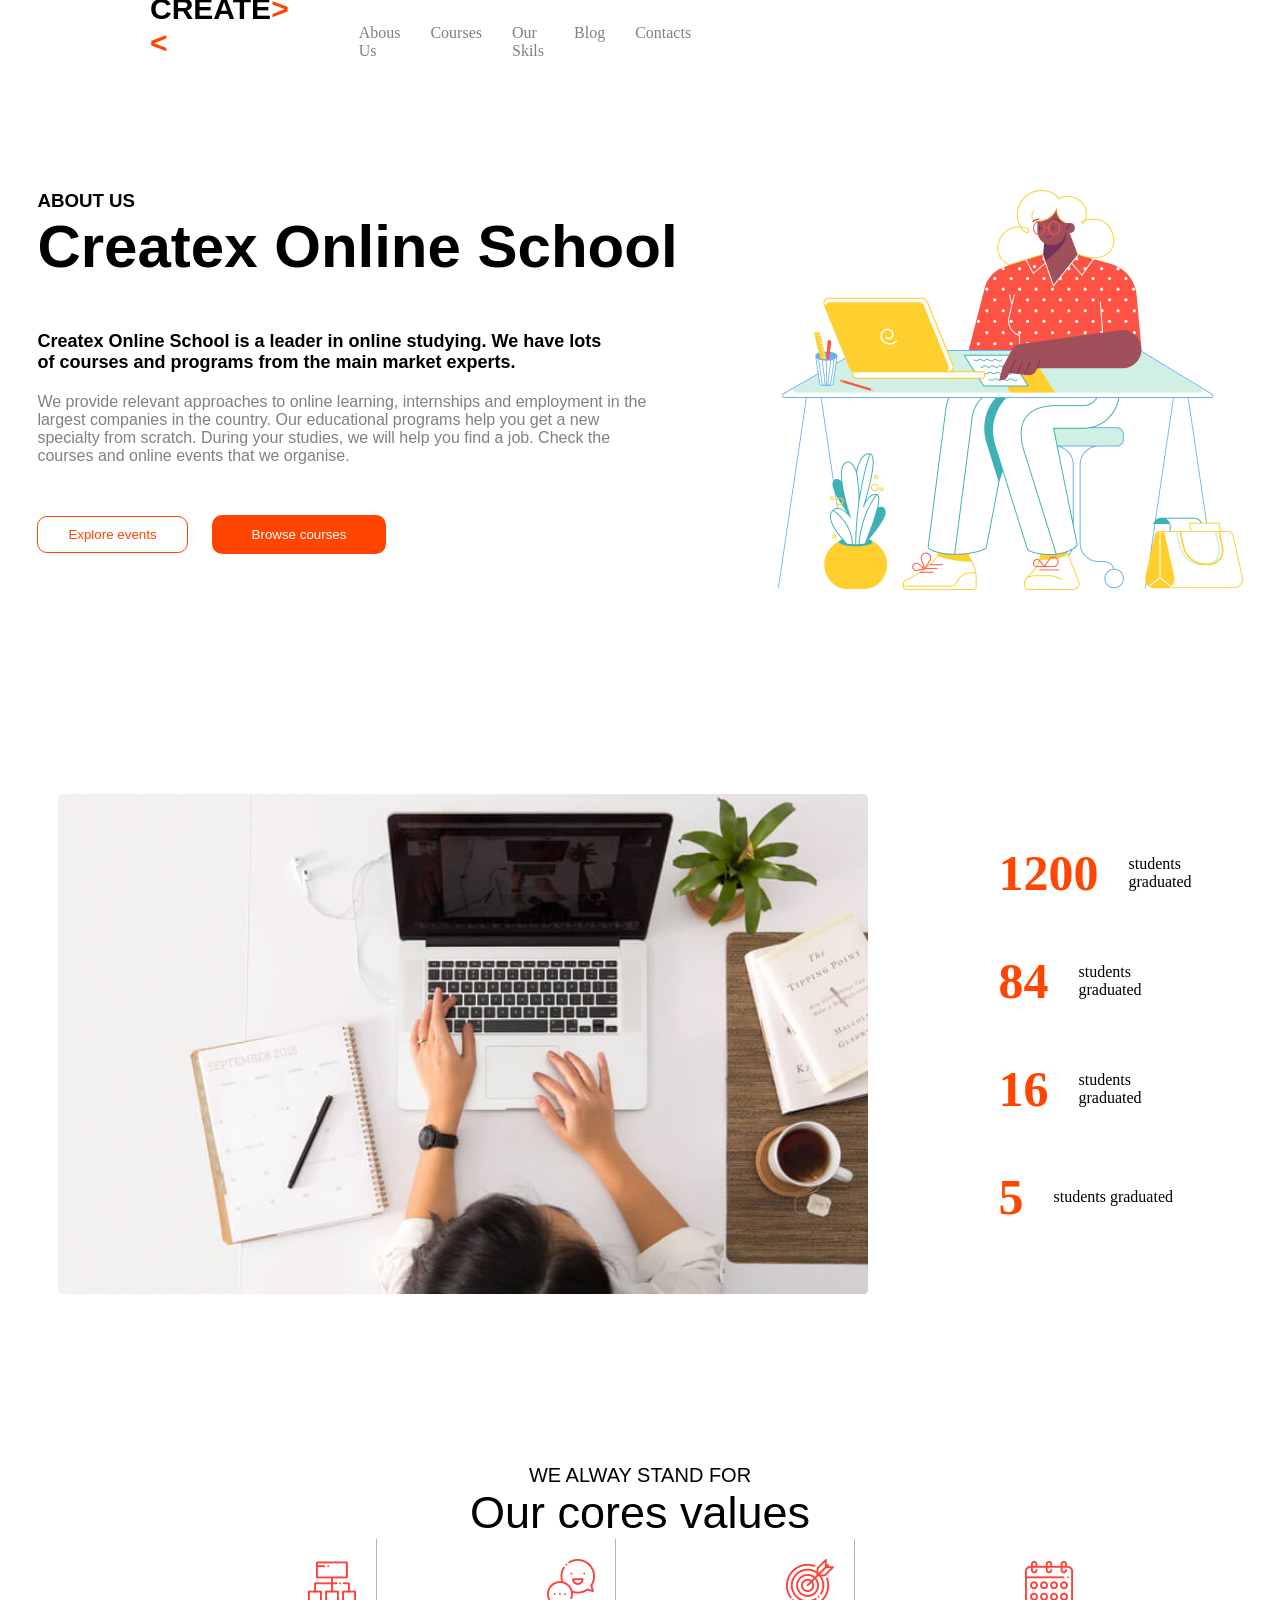
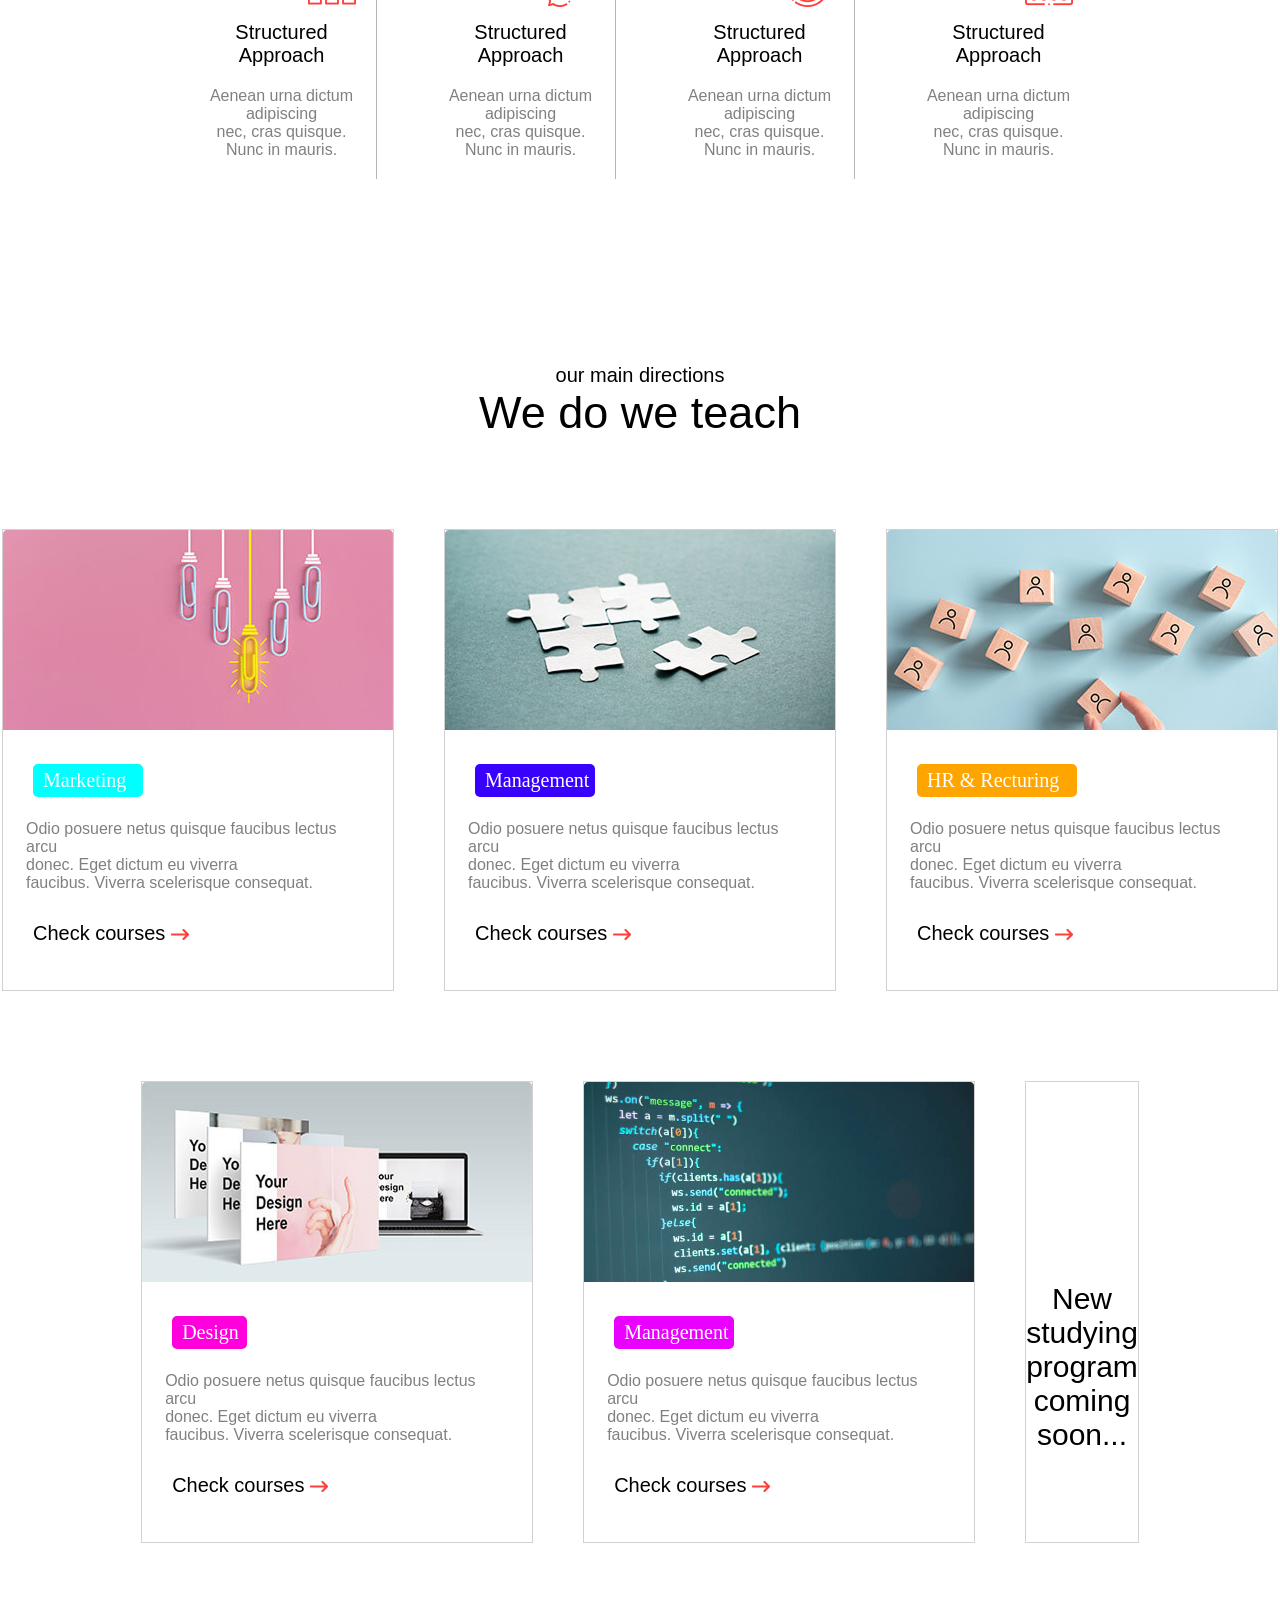
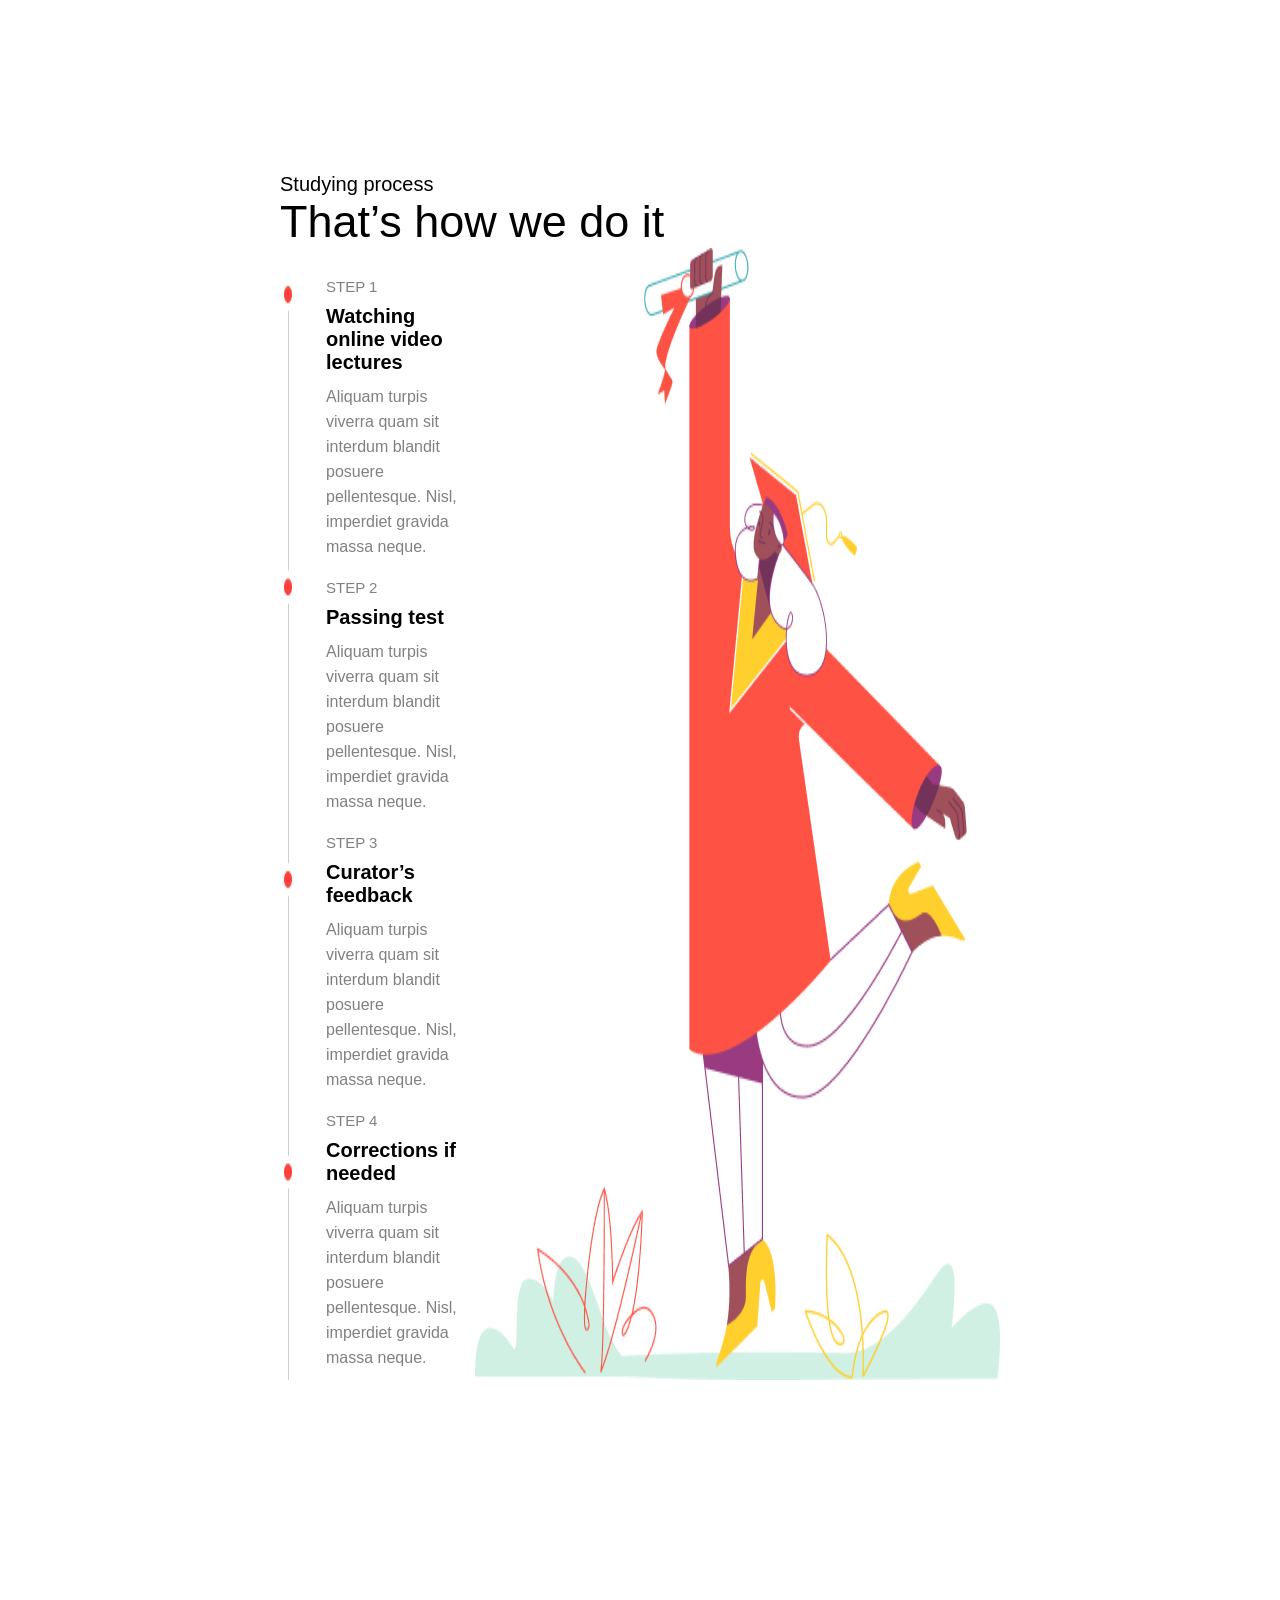
==== index.html @ e593d794 "six commit" ====
<!DOCTYPE html>
<html lang="en">
<head>
    <meta charset="UTF-8">
    <meta name="viewport" content="width=device-width, initial-scale=1.0">
    <title>Document</title>
    <link rel="stylesheet" href="./style.css">
</head>
<body>
      <div class="conteiner1">
        <div class="flex1">
        <p class="kalima1">CREATE<span class="srelka">><</span></p>
        <ul>
          <li><a href="">Abous Us</a></li>
          <li><a href="">Courses</a></li>
          <li><a href="./skills.html">Our Skils</a></li>
          <li><a href="">Blog</a></li>
          <li><a href="">Contacts</a></li>
        </ul>

        <button class="btn1">Get consultation</button>
        <button class="btn2">
          <img src="./Profile.png" alt="" />Log in / Register
        </button>
        </div>
      </div>

      <div class="flex2">

        <div>
            <h3 class="ABOUT1">ABOUT US</h3>
      <p class="text1">
        Createx Online School
      </p>
      <p class="text2">Createx Online School is a leader in online studying. We have lots <br> of courses and programs from the main market experts.</p>
      <p class="text3">We provide relevant approaches to online learning, internships and employment in the <br> largest companies in the country. Our educational programs help you get a new <br> specialty from scratch. During your studies, we will help you find a job. Check the <br> courses and online events that we organise.</p>
      <button class="btn3">Explore events</button>
      <button class="btn4">Browse courses</button>
      </div>

      <div>
        <img src="illustration (1).png" alt="">
      </div>
      </div>

      <div class="conteiner2">
        <div class="asist2">
            <div class="flex3">
            <img src="./image (3).png" alt="">

                <div>
            <div class="flex4">
                <p class="text4"><p class="orange">1200</p>students graduated</p>
            </div>

              <div class="flex4">
                <p class="text4"><p class="orange">84</p>students graduated</p>
            </div>

              <div class="flex4">
                <p class="text4"><p class="orange">16</p>students graduated</p>
            </div>

              <div class="flex4">
                <p class="text4"><p class="orange">5</p>students graduated</p>
            </div>

            </div>
            </div>
        </div>
      </div>

      <div class="conteiner3">
        <div class="asist3">
            <p class="ABOUT2">WE ALWAY STAND FOR</p>
            <p class="text5">Our cores values</p>

            <div class="flex5">

                <div class="flex6">
                    <img class="img3" src="./ic-structure.png" alt="">
                    <p class="text6">Structured Approach</p>
                    <p class="text7">Aenean urna dictum adipiscing <br> nec, cras quisque. Nunc in mauris. </p>
                </div>

                <div class="flex6">
                    <img class="img3" src="./ic-chat.png" alt="">
                    <p class="text6">Structured Approach</p>
                    <p class="text7">Aenean urna dictum adipiscing <br> nec, cras quisque. Nunc in mauris. </p>
                </div>

                <div class="flex6">
                    <img class="img3" src="./ic-target.png" alt="">
                    <p class="text6">Structured Approach</p>
                    <p class="text7">Aenean urna dictum adipiscing <br> nec, cras quisque. Nunc in mauris. </p>
                </div>

                <div class="flex7">
                    <img class="img3" src="./ic-calendar.png" alt="">
                    <p class="text6">Structured Approach</p>
                    <p class="text7">Aenean urna dictum adipiscing <br> nec, cras quisque. Nunc in mauris. </p>
                </div>
            </div>
        </div>
      </div>

      <div class="conteiner4">
        <div class="asist4">
              <p class="ABOUT2">our main directions</p>
            <p class="text5">We do we teach</p>

            <div class="flex8">
                <div class="knop1">
                    <img src="./image (4).png" alt="">
                    <p class="bg">Marketing</p>
                    <p class="text8">Odio posuere netus quisque faucibus lectus arcu <br> donec. Eget dictum eu viverra <br> faucibus. Viverra scelerisque consequat.</p>
                    <p class="text9">Check courses <img src="Line (Stroke).png" alt=""></p>
                </div>

                  <div class="knop1">
                    <img src="./image (5).png" alt="">
                    <p class="bg1">Management</p>
                    <p class="text8">Odio posuere netus quisque faucibus lectus arcu <br> donec. Eget dictum eu viverra <br> faucibus. Viverra scelerisque consequat.</p>
                    <p class="text9">Check courses <img src="Line (Stroke).png" alt=""></p>
                </div>

                  <div class="knop1">
                    <img src="./image (6).png" alt="">
                    <p class="bg2">HR & Recturing</p>
                    <p class="text8">Odio posuere netus quisque faucibus lectus arcu <br> donec. Eget dictum eu viverra <br> faucibus. Viverra scelerisque consequat.</p>
                    <p class="text9">Check courses <img src="Line (Stroke).png" alt=""></p>
                </div>
            </div>

             <div class="flex8">
                <div class="knop1">
                    <img src="./image (7).png" alt="">
                    <p class="bg4">Design</p>
                    <p class="text8">Odio posuere netus quisque faucibus lectus arcu <br> donec. Eget dictum eu viverra <br> faucibus. Viverra scelerisque consequat.</p>
                    <p class="text9">Check courses <img src="Line (Stroke).png" alt=""></p>
                </div>

                  <div class="knop1">
                    <img src="./image (8).png" alt="">
                    <p class="bg5">Management</p>
                    <p class="text8">Odio posuere netus quisque faucibus lectus arcu <br> donec. Eget dictum eu viverra <br> faucibus. Viverra scelerisque consequat.</p>
                    <p class="text9">Check courses <img src="Line (Stroke).png" alt=""></p>
                </div>

                  <div class="knop1">
                    <p class="bgjj">New studying program <br> coming soon...</p>
                    
                </div>
            </div>

            <div class="padding1">
            <p class="ABOUT3">Studying process</p>
            <p class="text10">That’s how we do it</p>
            <div class="flex9">
            
            
              <div class="flex10">
                <img src="./line.png" alt="">
                <div>
                  <p class="kalima10">STEP 1</p>
                  <p class="text11">Watching online video lectures</p>
                  <p class="text12">Aliquam turpis viverra quam sit interdum blandit posuere <br> pellentesque. Nisl, imperdiet gravida massa neque.</p>
                
                   <p class="kalima11">STEP 2</p>
                  <p class="text11">Passing test</p>
                  <p class="text12">Aliquam turpis viverra quam sit interdum blandit posuere <br> pellentesque. Nisl, imperdiet gravida massa neque.</p>

                   <p class="kalima11">STEP 3</p>
                  <p class="text11">Curator’s feedback</p>
                  <p class="text12">Aliquam turpis viverra quam sit interdum blandit posuere <br> pellentesque. Nisl, imperdiet gravida massa neque.</p>

                   <p class="kalima11">STEP 4</p>
                  <p class="text11">Corrections if needed</p>
                  <p class="text12">Aliquam turpis viverra quam sit interdum blandit posuere <br> pellentesque. Nisl, imperdiet gravida massa neque.</p>
                </div>
              </div>
              <img src="./illustration (2).png" alt="">
            </div>
            </div>

        </div>
      </div>
</body>
</html>
---- style.css ----
*{
    margin: 0;
}
.srelka{
    color: orangered;
}
.kalima1{
    font-size: 30px;
    font-family: Verdana, Geneva, Tahoma, sans-serif;
    font-weight: 600;
}
ul{
    display: flex;
    list-style: none;
    gap: 30px;
}
a{
    text-decoration: none;
    color: grey;
}
.flex1{
    height: 30px;
    align-items: end;
    display: flex;
    gap: 30px;
}
.conteiner1{
    padding: 30px 150px;
}
.btn1{
    color: white;
    border: none;
    background-color: orangered;
    padding: 10px 20px;
    margin-left: 600px;
}
.btn2{
     color: grey;
    border: none;
    padding: 7px 20px;
    background: none;
}
.text1{
    font-family: Verdana, Geneva, Tahoma, sans-serif;
    font-size: 60px;
    font-weight: 700;
}
.btn3{
    background: none;
    padding: 10px 30px;
    border: 1px solid orangered;
    color: orangered;
    border-radius: 10px;
    margin-top: 50px;
}
.btn4{
      background-color: orangered;
    padding: 12px 40px;
    border: none;
    color: white;
    margin-left: 20px;
    border-radius: 10px;
    margin-top: 50px;
}
.flex2{
    display: flex;
    justify-content: center;
    gap: 100px;
    margin-top: 100px;
}
.ABOUT1{
    font-family: 'Segoe UI', Tahoma, Geneva, Verdana, sans-serif;
}
.text2{
    margin-top: 50px;
    font-size: 18px;
    font-family: 'Segoe UI', Tahoma, Geneva, Verdana, sans-serif;
    font-weight: 600;
}
.text3{
    color: grey;
    font-family: 'Segoe UI', Tahoma, Geneva, Verdana, sans-serif;
    margin-top: 20px;
}
.conteiner2{
    width: 100%;
    height: 700px;
}
.asist2{
    padding: 200px 150px;
}
.orange{
    color: orangered;
    font-size: 50px;
    font-weight: 700;
}
.text4{
    font-size: 30px;
    font-family: 'Segoe UI', Tahoma, Geneva, Verdana, sans-serif;
}
.flex3{
    display: flex;
    justify-content: center;
}
.flex4{
    margin-left: 100px;
    margin-top: 50px;
    display: flex;
    align-items: center;
    gap: 30px;
}
.conteiner3{
    width: 100%;
    height: 500px;
}
.asist3{
    padding: 170px 280px;
}
.ABOUT2{
    font-family: 'Segoe UI', Tahoma, Geneva, Verdana, sans-serif;
    font-size: 20px;
    font-weight: 400;
    text-align: center;
}
.text5{
    font-size: 45px;
    font-weight: 500;
    text-align: center;
    font-family: 'Segoe UI', Tahoma, Geneva, Verdana, sans-serif;
}
.text6{
    margin-top: 10px;
    font-size: 20px;
    font-weight: 500;
    font-family: 'Segoe UI', Tahoma, Geneva, Verdana, sans-serif;
    text-align: center;
}
.img3{
    margin-left: 100px;
}
.flex5{
    display: flex;
    gap: 50px;
    justify-content: center;
}
.text7{
    color: grey;
    font-family: 'Segoe UI', Tahoma, Geneva, Verdana, sans-serif;
    margin-top: 20px;
    text-align: center;
}
.flex6{
    width: 250px;
    padding: 20px;
    border-right: 1px solid rgb(182, 182, 182);
}
.flex7{
    width: 250px;
    padding: 20px;
}
.conteiner4{
    width: 100%;
    height: 700px;
}
.asist4{
    padding: 170px 280px;
}
.knop1{
    width: 390px;
    height: 460px;
    border: 1px solid rgb(209, 209, 209);
    margin-top: 90px;
}
.bg{
    width: 90px;
    border-radius: 5px;
    margin-left: 30px;
    margin-top: 30px;
    color: white;
    padding: 5px 10px;
    background-color: aqua;
    font-size: 20px;
}
.text8{
    margin: 23px;
    color: grey;
    font-family: 'Segoe UI', Tahoma, Geneva, Verdana, sans-serif;
}
.text9{
    font-size: 20px;
    font-weight: 500;
    font-family: 'Segoe UI', Tahoma, Geneva, Verdana, sans-serif;
    margin-top: 30px;
    margin-left: 30px;
}
.size-6{
    font-size: 1px;
}
.flex8{
    display: flex;
    gap: 50px;
    justify-content: center;
}
.bg1{
    width: 100px;
    border-radius: 5px;
    margin-left: 30px;
    margin-top: 30px;
    color: white;
    padding: 5px 10px;
    background-color: rgb(55, 0, 255);
    font-size: 20px;
}
.bg2{
    width: 140px;
    border-radius: 5px;
    margin-left: 30px;
    margin-top: 30px;
    color: white;
    padding: 5px 10px;
    background-color: orange;
    font-size: 20px;
}
.bg4{
     width: 55px;
    border-radius: 5px;
    margin-left: 30px;
    margin-top: 30px;
    color: white;
    padding: 5px 10px;
    background-color: rgb(255, 0, 221);
    font-size: 20px;
}
.bg5{
     width: 100px;
    border-radius: 5px;
    margin-left: 30px;
    margin-top: 30px;
    color: white;
    padding: 5px 10px;
    background-color: rgb(234, 0, 255);
    font-size: 20px;
}
.bgjj{
    text-align: center;
    margin-top: 200px;
    font-size: 30px;
    font-family: 'Gill Sans', 'Gill Sans MT', Calibri, 'Trebuchet MS', sans-serif;
}
.ABOUT3{
    font-family: 'Segoe UI', Tahoma, Geneva, Verdana, sans-serif;
    font-size: 20px;
    font-weight: 400;
}
.text10{
     font-size: 45px;
    font-weight: 500;
    font-family: 'Segoe UI', Tahoma, Geneva, Verdana, sans-serif;
}
.padding1{
    padding: 230px 0px;
}
.kalima10{
    color: grey;
    font-family: 'Segoe UI', Tahoma, Geneva, Verdana, sans-serif;
    font-size: 15px;
}
.flex9{
    display: flex;
    justify-content: space-between;
}
.flex10{
    display: flex;
    gap: 30px;
    margin-top: 30px;
}
.text11{
    margin-top: 10px;
    font-size: 20px;
    font-weight: 600;
    font-family: 'Segoe UI', Tahoma, Geneva, Verdana, sans-serif;
}
.text12{
    color: grey;
    line-height: 25px;
    font-family: 'Segoe UI', Tahoma, Geneva, Verdana, sans-serif;
    margin: 10px 0px;
}
.kalima11{
    margin-top: 20px;
    font-size: 15px;
     color: grey;
    font-family: 'Segoe UI', Tahoma, Geneva, Verdana, sans-serif;
}
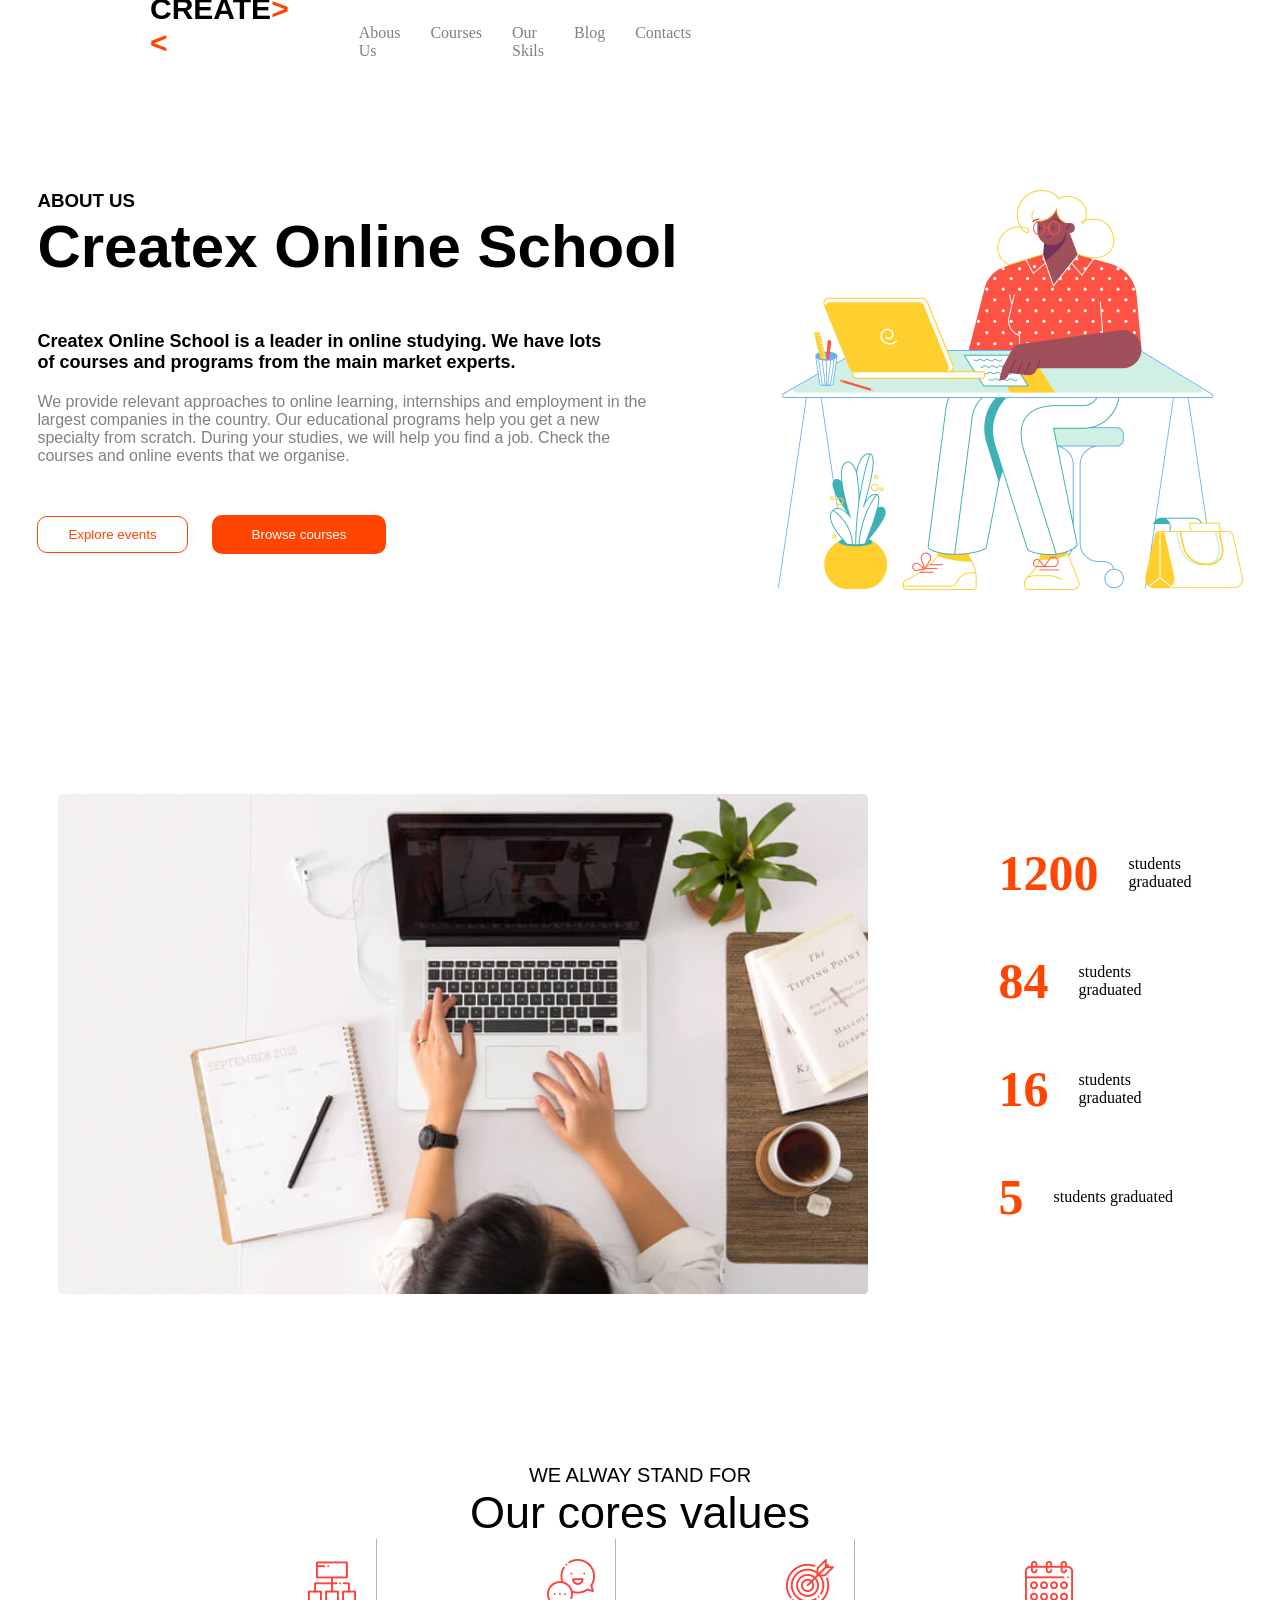
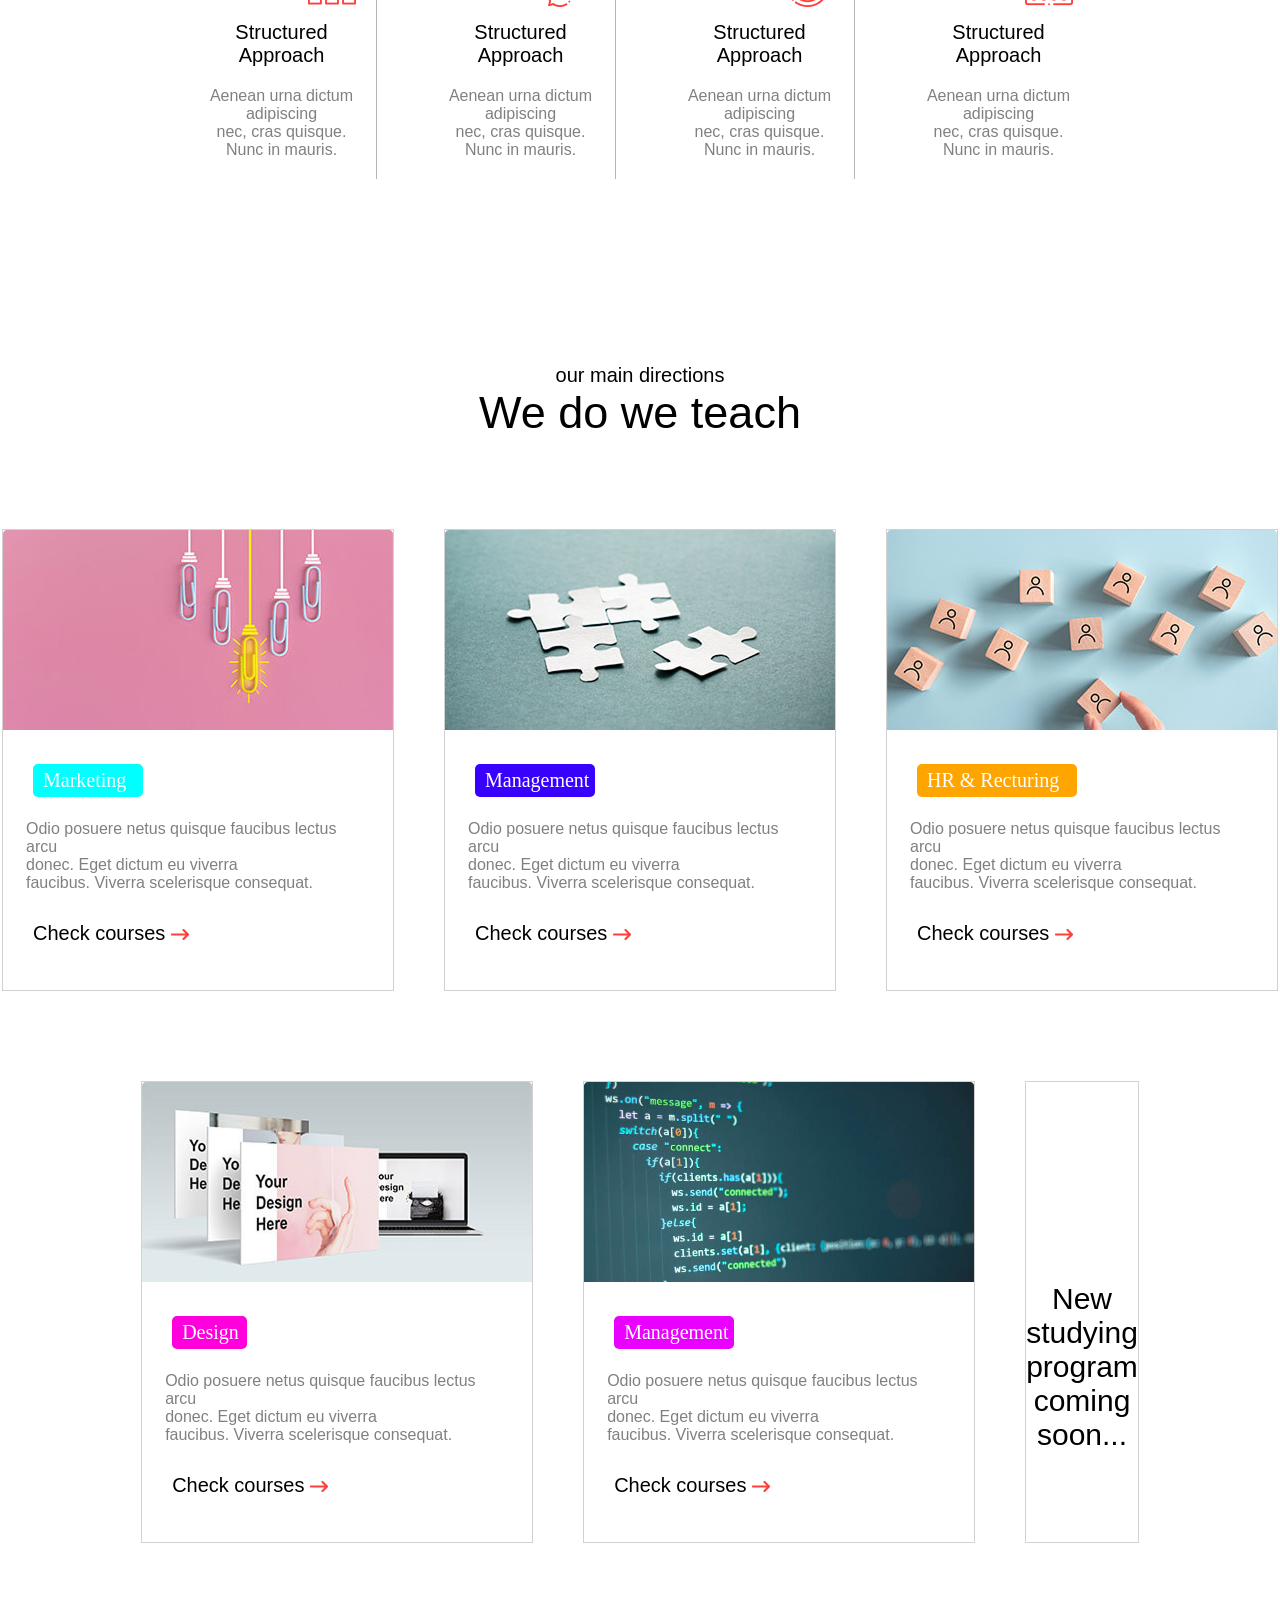
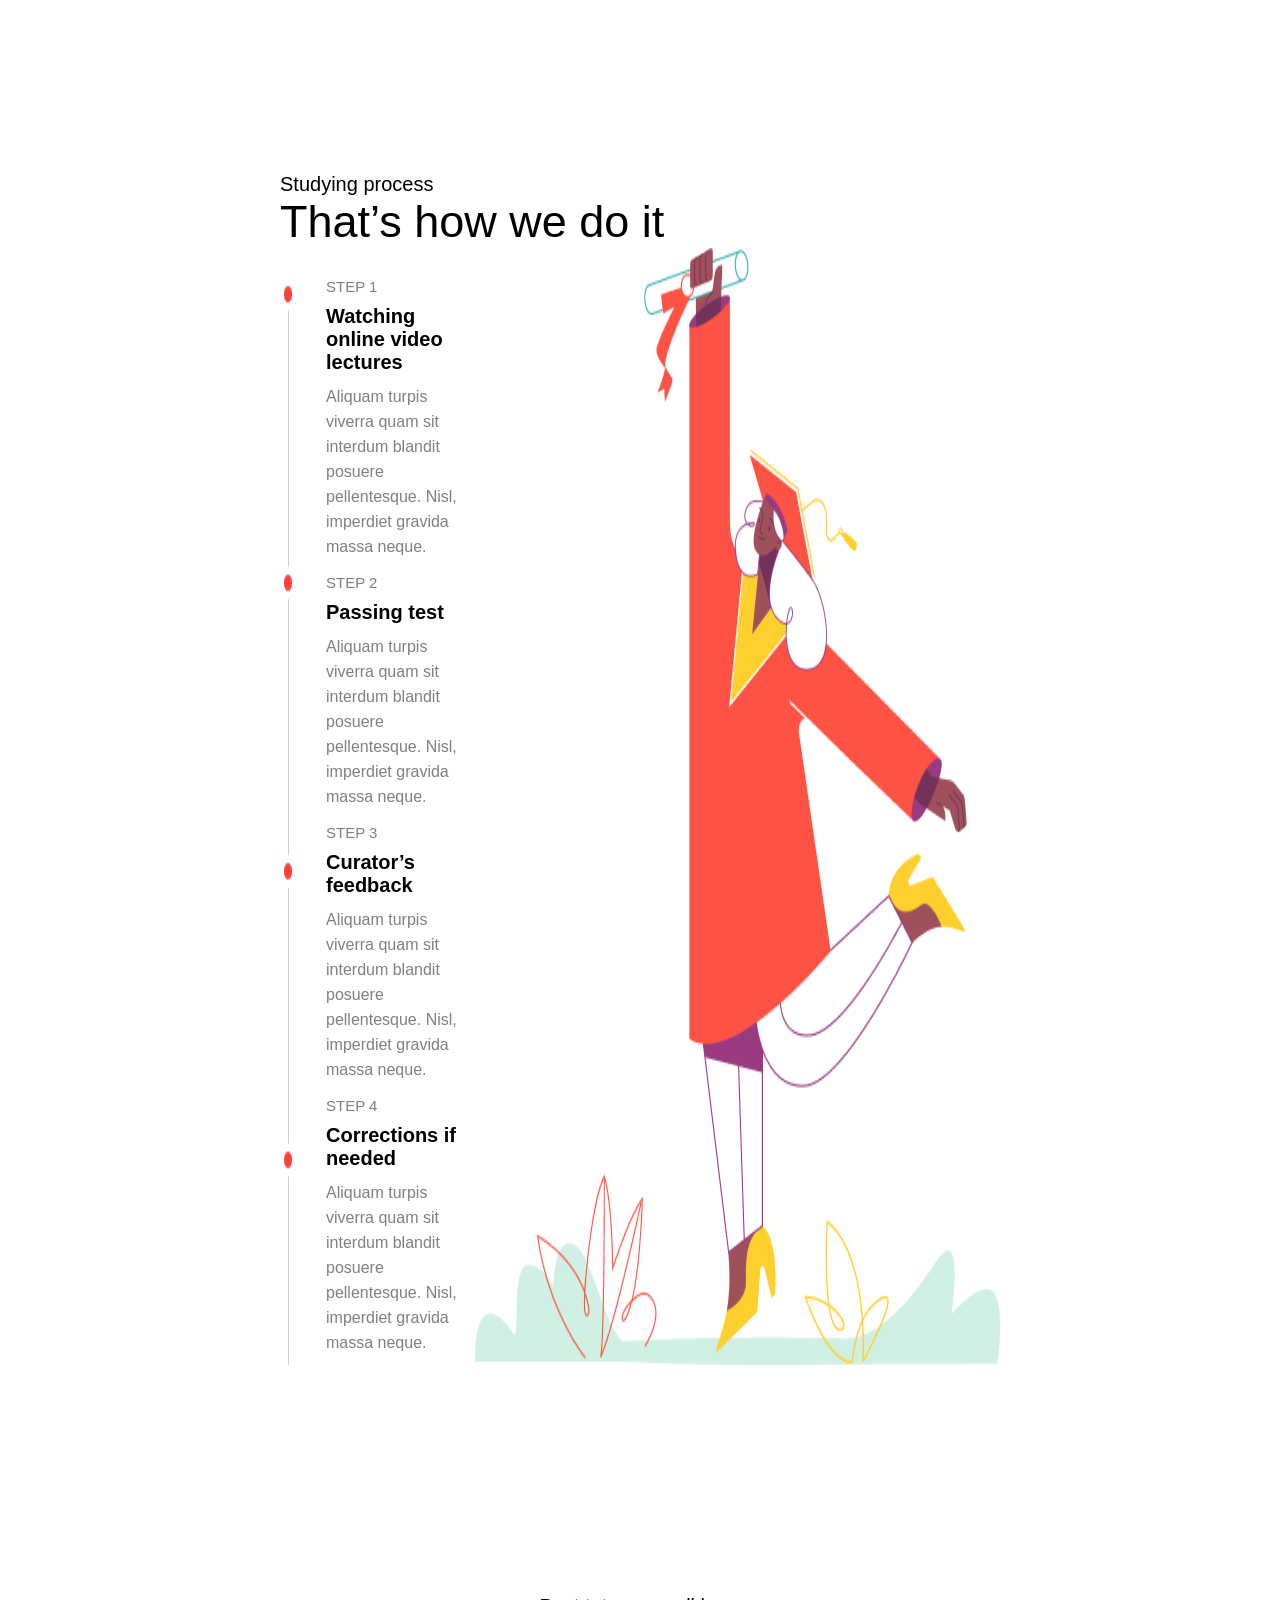
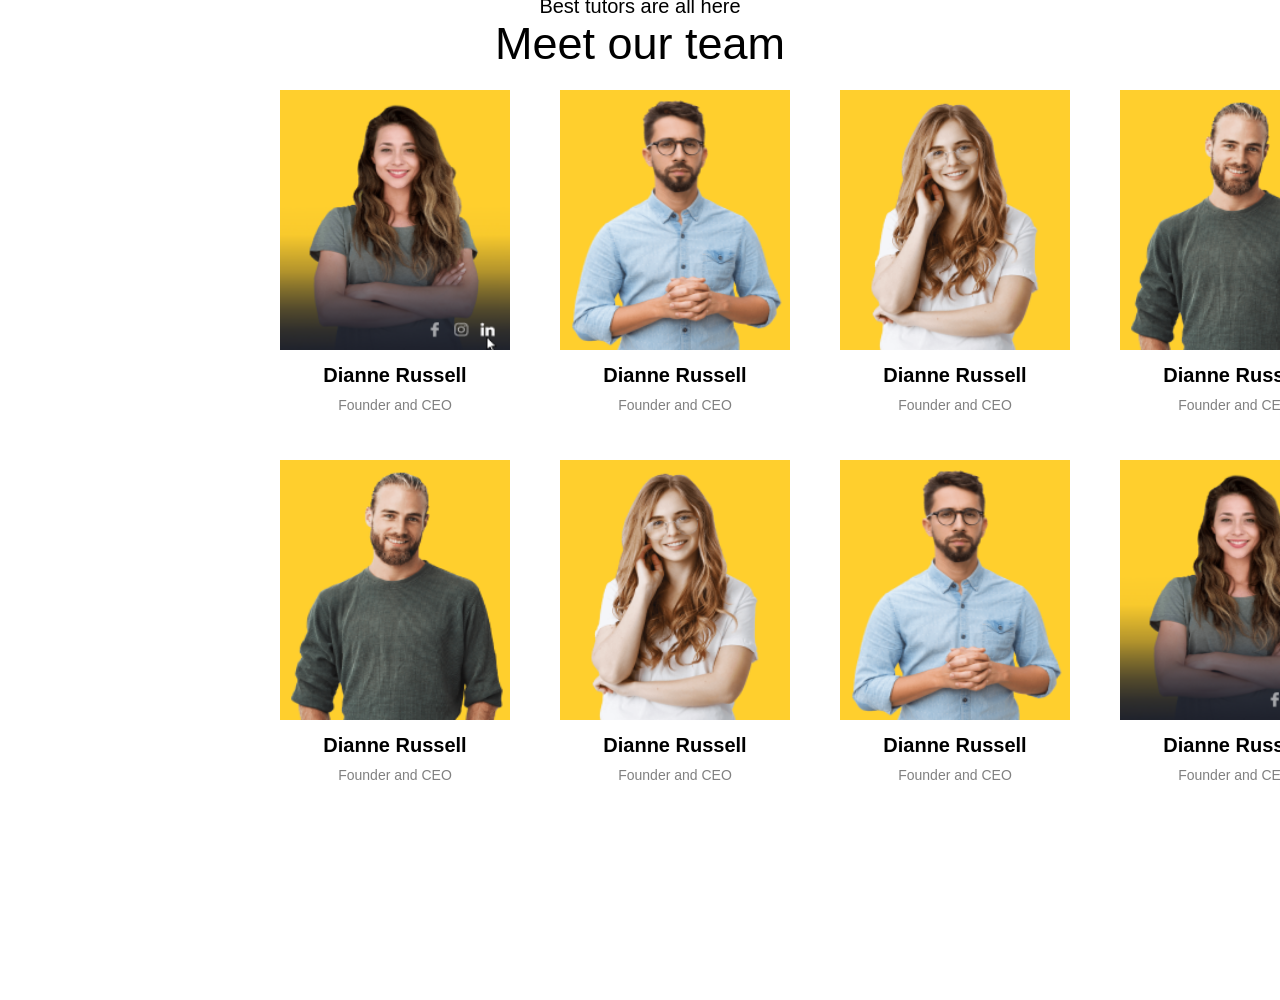
==== commit d831c815: "seven section" ====
--- a/index.html
+++ b/index.html
@@ -183,6 +183,63 @@
             </div>
             </div>
 
+            <div class="paddin2">
+               <p class="ABOUT2">Best tutors are all here</p>
+            <p class="text5">Meet our team</p>
+
+            <div class="flex11">
+              <div class="knop2">
+                <img class="img10" src="./image.png" alt="">
+                <p class="name1">Dianne Russell</p>
+                <p class="about1">Founder and CEO</p>
+              </div>
+
+              <div class="knop2">
+                <img class="img10" src="./image copy.png" alt="">
+                <p class="name1">Dianne Russell</p>
+                <p class="about1">Founder and CEO</p>
+              </div>
+
+              <div class="knop2">
+                <img class="img10" src="./image copy 2.png" alt="">
+                <p class="name1">Dianne Russell</p>
+                <p class="about1">Founder and CEO</p>
+              </div>
+
+              <div class="knop2">
+                <img class="img10" src="./image copy 3.png" alt="">
+                <p class="name1">Dianne Russell</p>
+                <p class="about1">Founder and CEO</p>
+              </div>
+            </div>
+
+             <div class="flex11">
+              <div class="knop2">
+                <img class="img10" src="./image copy 3.png" alt="">
+                <p class="name1">Dianne Russell</p>
+                <p class="about1">Founder and CEO</p>
+              </div>
+
+              <div class="knop2">
+                <img class="img10" src="./image copy 2.png" alt="">
+                <p class="name1">Dianne Russell</p>
+                <p class="about1">Founder and CEO</p>
+              </div>
+
+              <div class="knop2">
+                <img class="img10" src="./image copy.png" alt="">
+                <p class="name1">Dianne Russell</p>
+                <p class="about1">Founder and CEO</p>
+              </div>
+
+              <div class="knop2">
+                <img class="img10" src="./image.png" alt="">
+                <p class="name1">Dianne Russell</p>
+                <p class="about1">Founder and CEO</p>
+              </div>
+            </div>
+
+            </div>
         </div>
       </div>
 </body>
--- a/style.css
+++ b/style.css
@@ -287,8 +287,39 @@
     margin: 10px 0px;
 }
 .kalima11{
-    margin-top: 20px;
+    margin-top: 15px;
     font-size: 15px;
      color: grey;
     font-family: 'Segoe UI', Tahoma, Geneva, Verdana, sans-serif;
+}
+.padding2{
+     padding: 230px 0px;
+}
+.knop2{
+    width: 230px;
+    height: 350px;
+}
+.img10{
+    width: 230px;
+    height: 260px;
+}
+.name1{
+    font-size: 20px;
+    font-family: 'Segoe UI', Tahoma, Geneva, Verdana, sans-serif;
+    font-weight: 600;
+    margin-top: 10px;
+    text-align: center;
+}
+.about1{
+    color: grey;
+    font-family: 'Segoe UI', Tahoma, Geneva, Verdana, sans-serif;
+    margin-top: 10px;
+    text-align: center;
+    font-size: 14px;
+}
+.flex11{
+    display: flex;
+    gap: 50px;
+    justify-content: space-around;
+    margin: 20px 0px;
 }
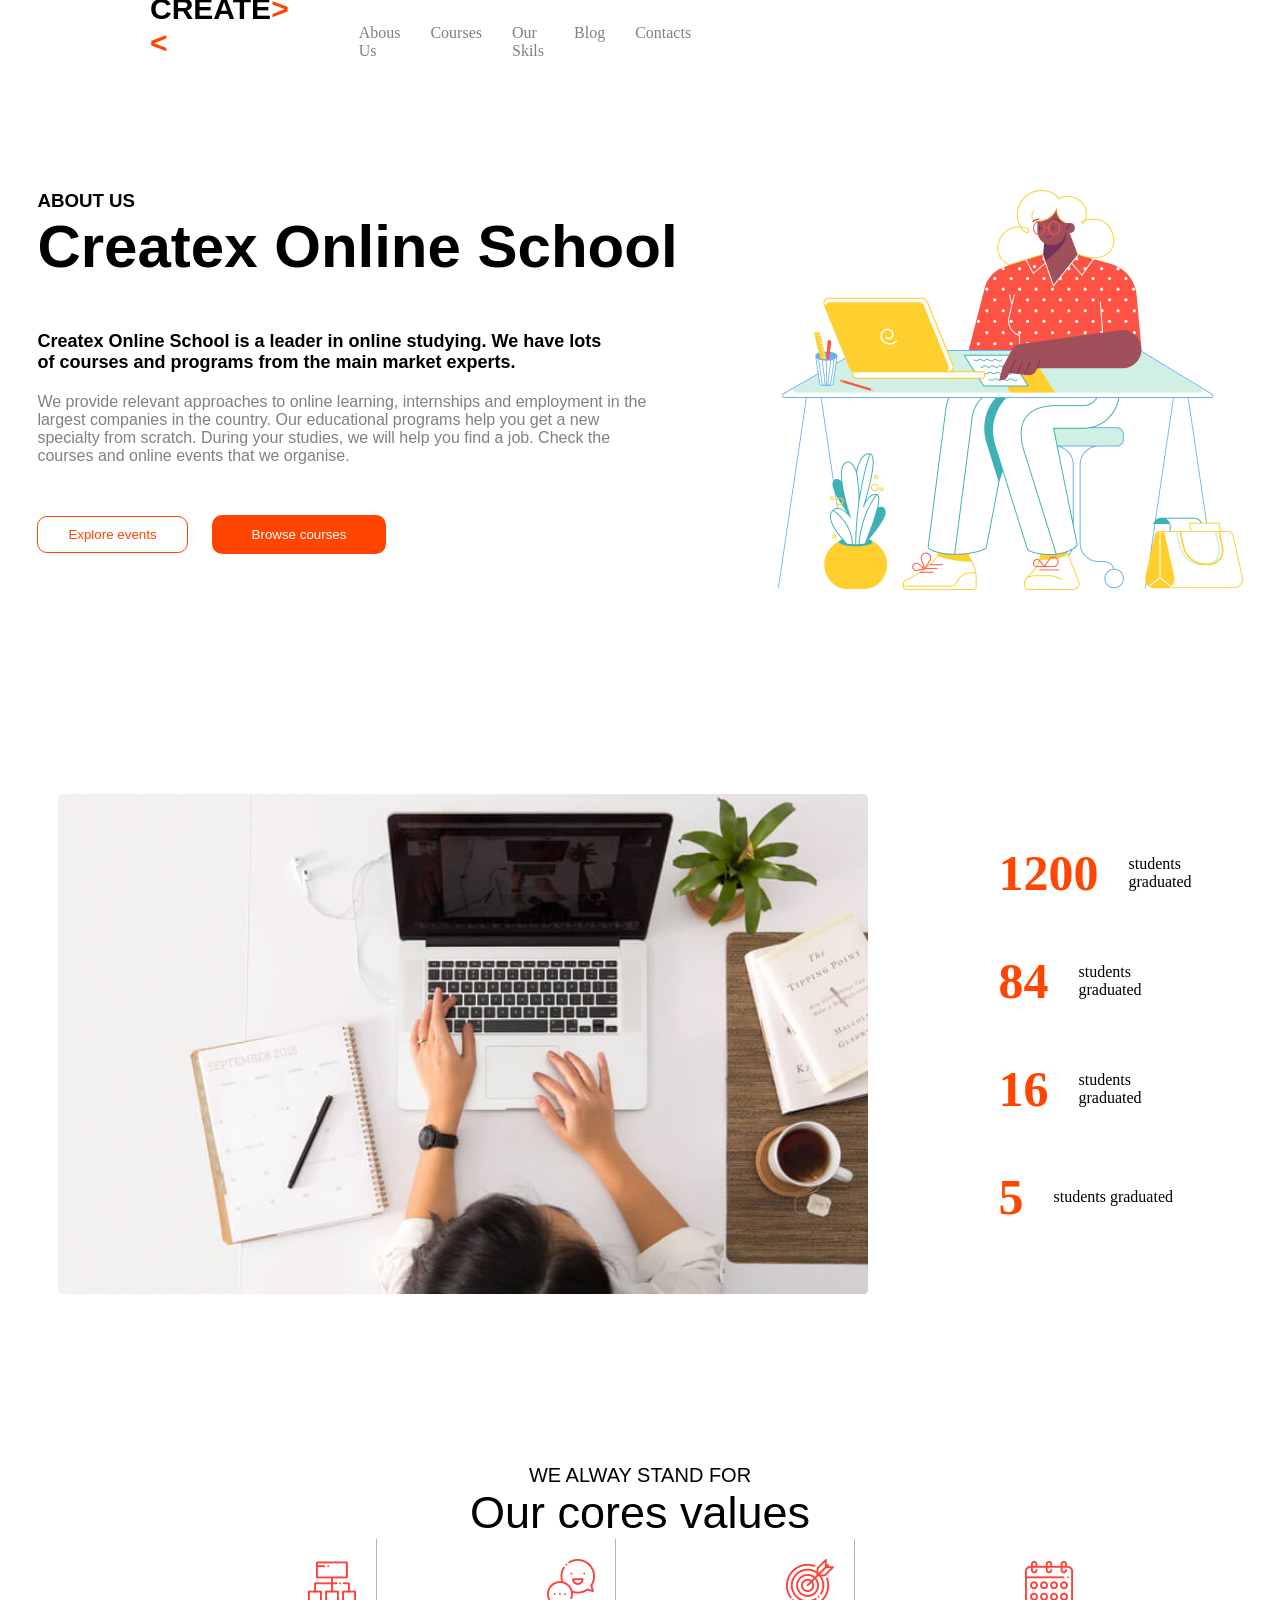
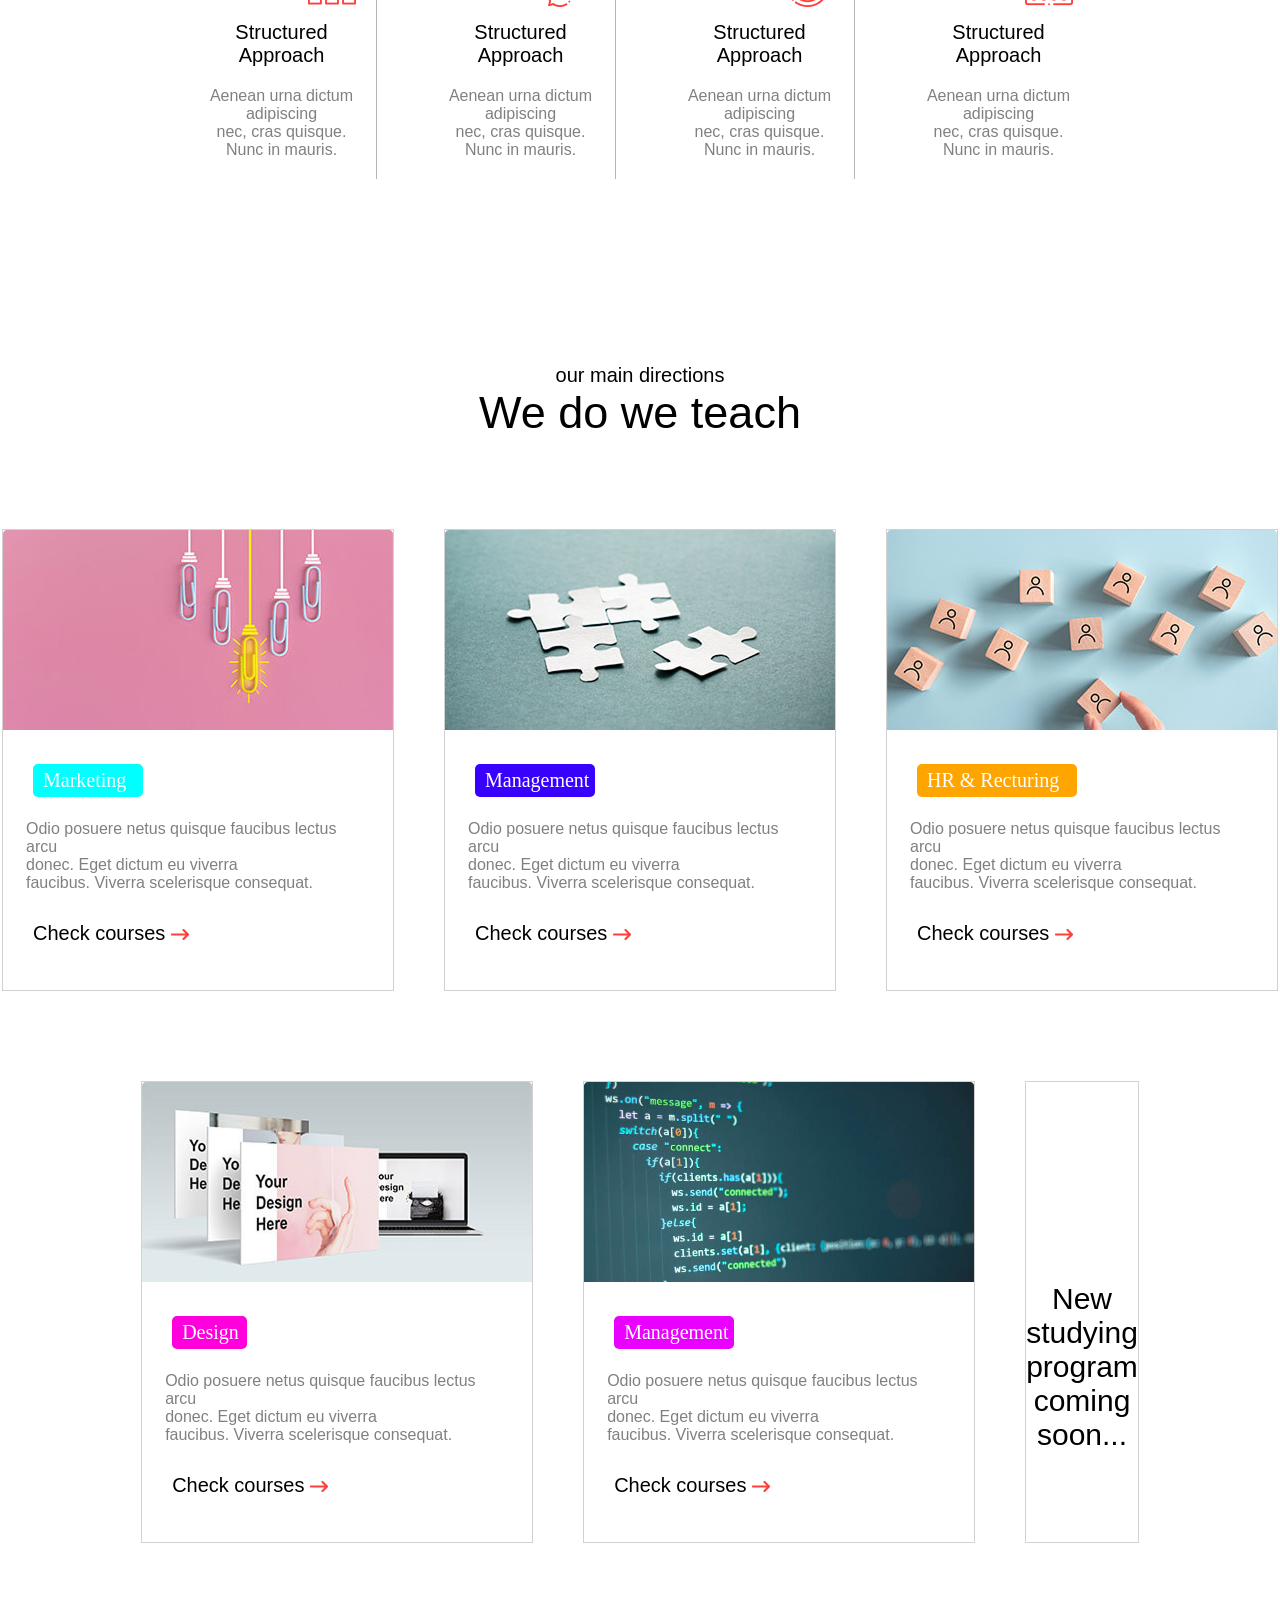
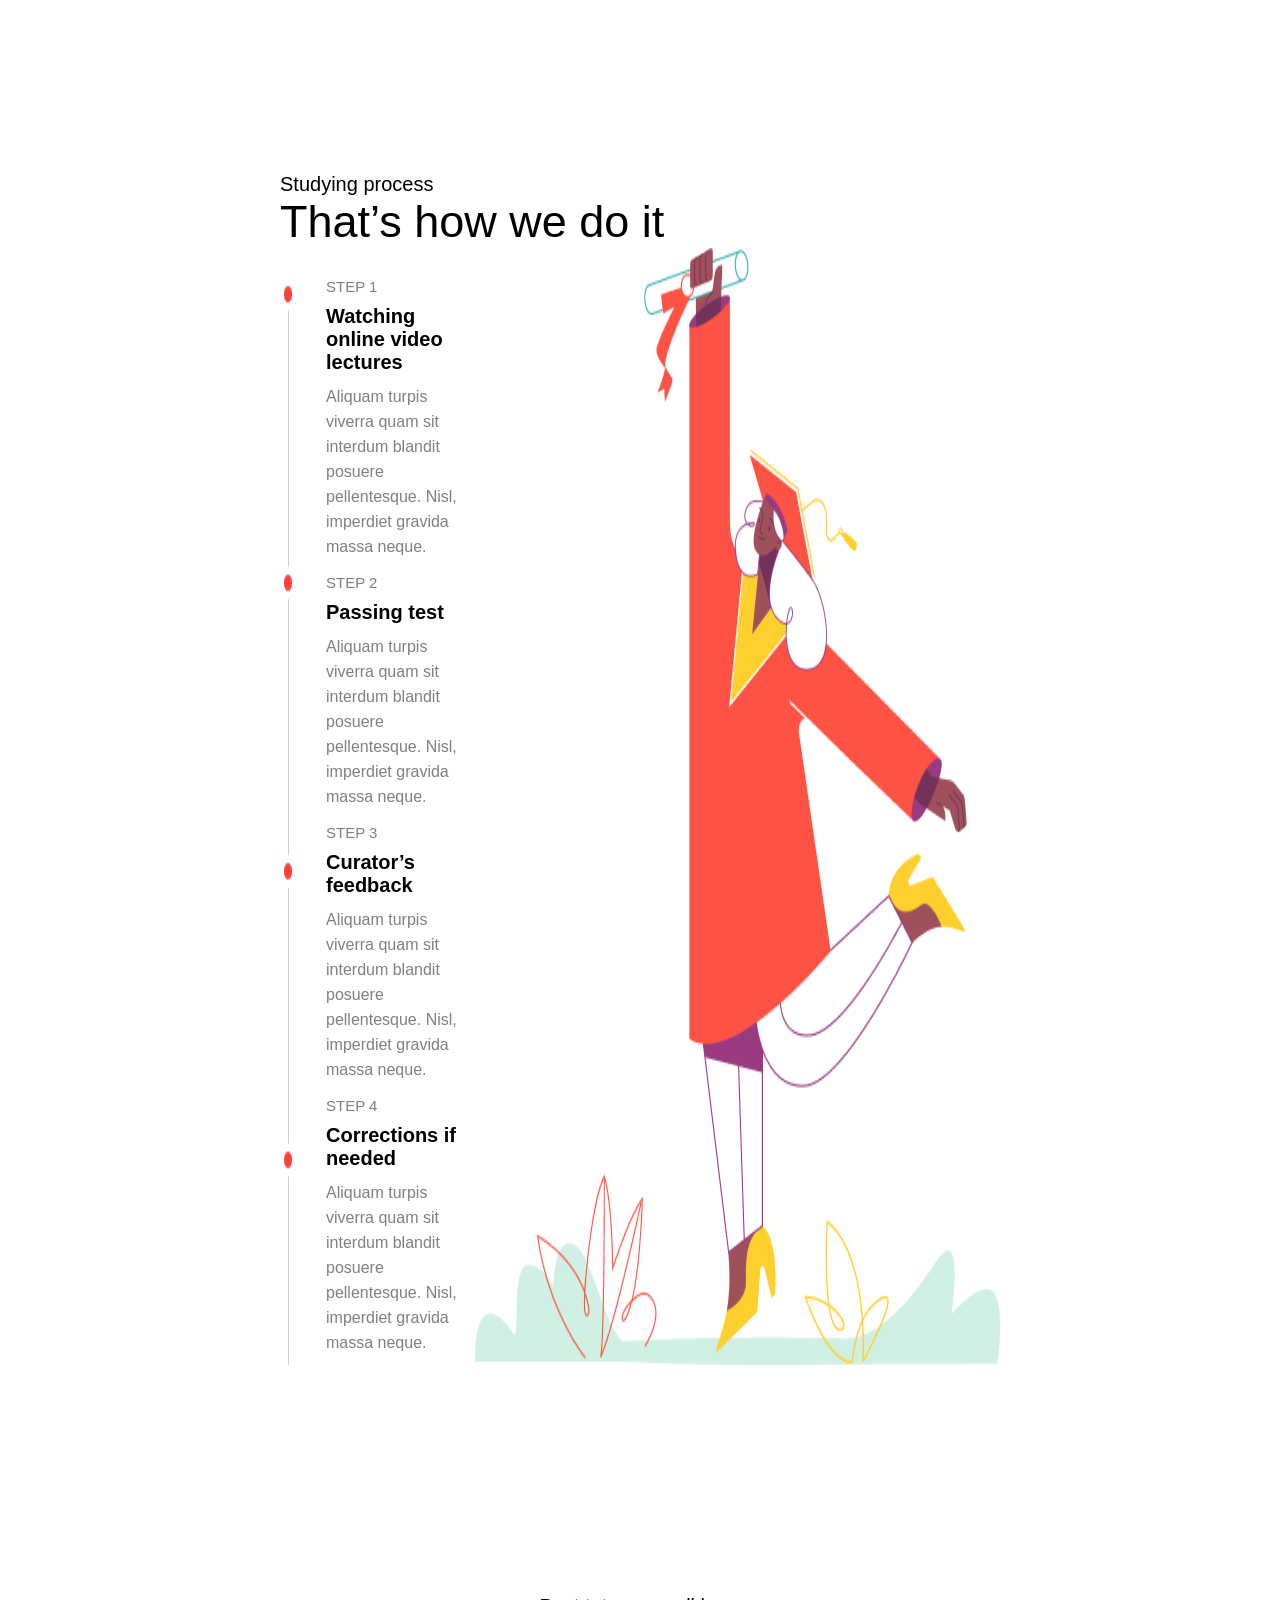
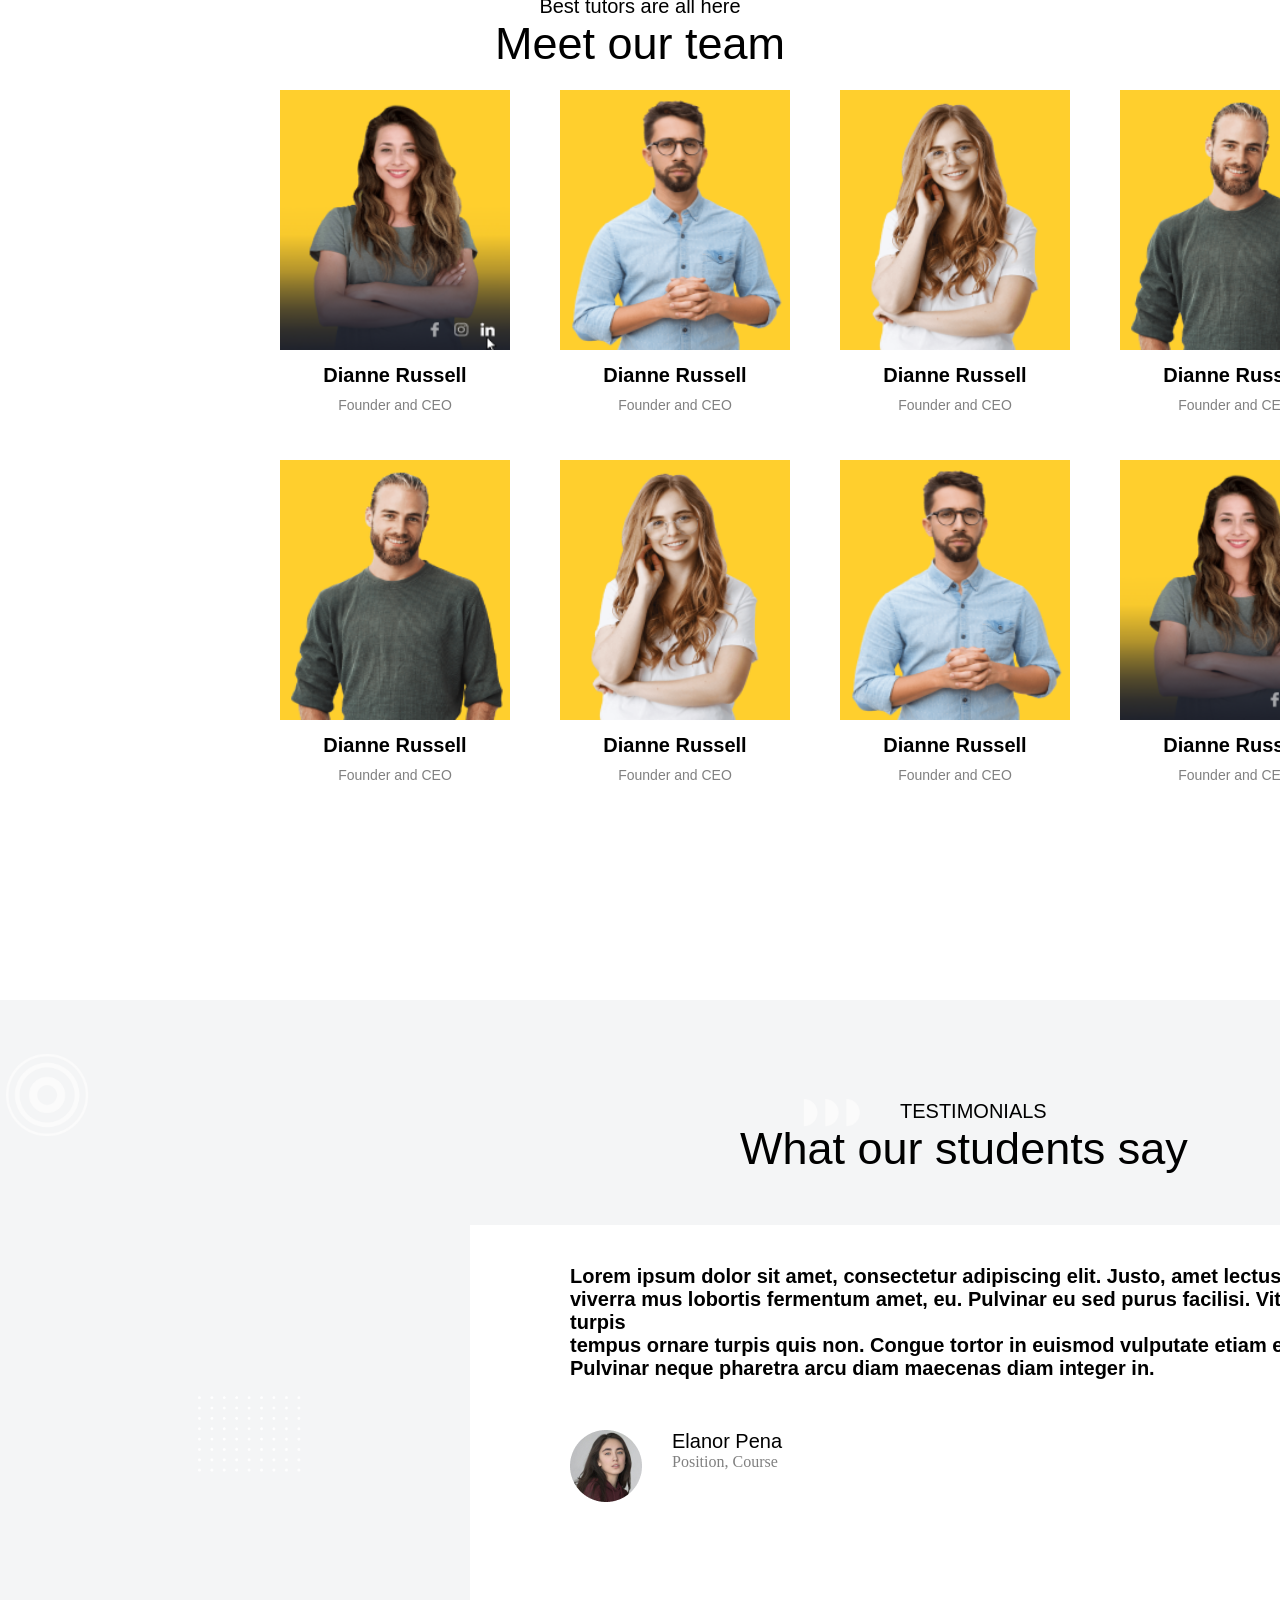
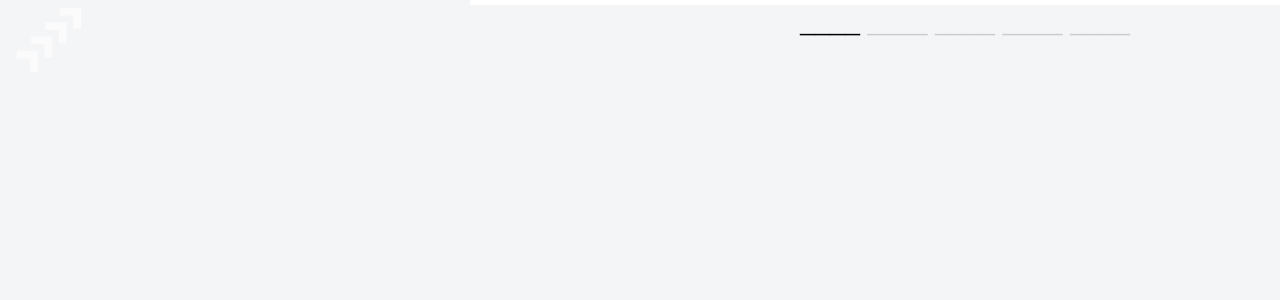
==== commit 7055e967: "eight section" ====
--- a/index.html
+++ b/index.html
@@ -238,9 +238,35 @@
                 <p class="about1">Founder and CEO</p>
               </div>
             </div>
-
-            </div>
-        </div>
-      </div>
+            </div>
+        </div>
+
+     <div class="conteiner6">
+      <div class="asist6">
+        <div class="flexgl">
+
+          <div>
+          <p class="ABOUT7">TESTIMONIALS</p>
+          <p class="text19">What our students say</p>
+          <div class="kvadrat">
+            <p class="text16">Lorem ipsum dolor sit amet, consectetur adipiscing elit. Justo, amet lectus quam <br> viverra mus lobortis fermentum amet, eu. Pulvinar eu sed purus facilisi. Vitae id turpis <br> tempus ornare turpis quis non. Congue tortor in euismod vulputate etiam eros. <br> Pulvinar neque pharetra arcu diam maecenas diam integer in.</p>
+            
+            <div class="flex12">
+              <img src="./image (9).png" alt="">
+              <div>
+                <p class="text17">Elanor Pena</p>
+                <p class="text18">Position, Course</p>
+              </div>
+              </div>
+            </div>
+            <p class="tire2"><span class="tire1">____</span>  ____  ____  ____  ____</p>
+        </div>
+        <svg xmlns="http://www.w3.org/2000/svg" fill="none" viewBox="0 0 24 24" stroke-width="1.5" stroke="currentColor" class="strelkaaa">
+  <path stroke-linecap="round" stroke-linejoin="round" d="M17.25 8.25 21 12m0 0-3.75 3.75M21 12H3" />
+</svg>
+
+        </div>
+      </div>
+     </div>
 </body>
 </html>
--- a/style.css
+++ b/style.css
@@ -322,4 +322,75 @@
     gap: 50px;
     justify-content: space-around;
     margin: 20px 0px;
+}
+.conteiner6{
+    width: 100%;
+    height: 900px;
+    background-image: url("Background\ \(2\).png");
+    background-position: center;
+    background-repeat: no-repeat;
+    background-size: cover;
+    background-attachment: scroll;
+}
+.asist6{
+    padding: 100px 150px;
+}
+.kvadrat{
+    padding: 40px 100px;
+    margin-left: 320px;
+    margin-top: 50px;
+    width: 780px;
+    height: 300px;
+    background-color: white;
+}
+.text16{
+    font-size: 20px;
+    font-family: 'Segoe UI', Tahoma, Geneva, Verdana, sans-serif;
+    font-weight: 600;
+}
+.text17{
+    font-size: 20px;
+    font-family: 'Segoe UI', Tahoma, Geneva, Verdana, sans-serif;
+    font-weight: 500;
+}
+.text18{
+    color: grey;
+}
+.flex12{
+    display: flex;
+    gap: 30px;
+    margin-top: 50px;
+}
+.flexgl{
+    display: flex;
+}
+.strelkaaa{
+    margin-top: 300px;
+    margin-left: 100px;
+    width: 30px;
+    height: 30px;
+    border-radius: 50%; 
+    background-color: orangered;
+    color: white;
+    padding: 20px;
+}
+.ABOUT7{
+    font-family: 'Segoe UI', Tahoma, Geneva, Verdana, sans-serif;
+    font-size: 20px;
+    font-weight: 400;
+    margin-left: 750px;
+}
+.text19{
+     font-size: 45px;
+    font-weight: 500;
+    margin-left: 590px;
+    font-family: 'Segoe UI', Tahoma, Geneva, Verdana, sans-serif;
+}
+.tire2{
+    color: rgb(204, 204, 204);
+    font-size: 30px;
+    margin-left: 650px;
+}
+.tire1{
+    color: black;
 }
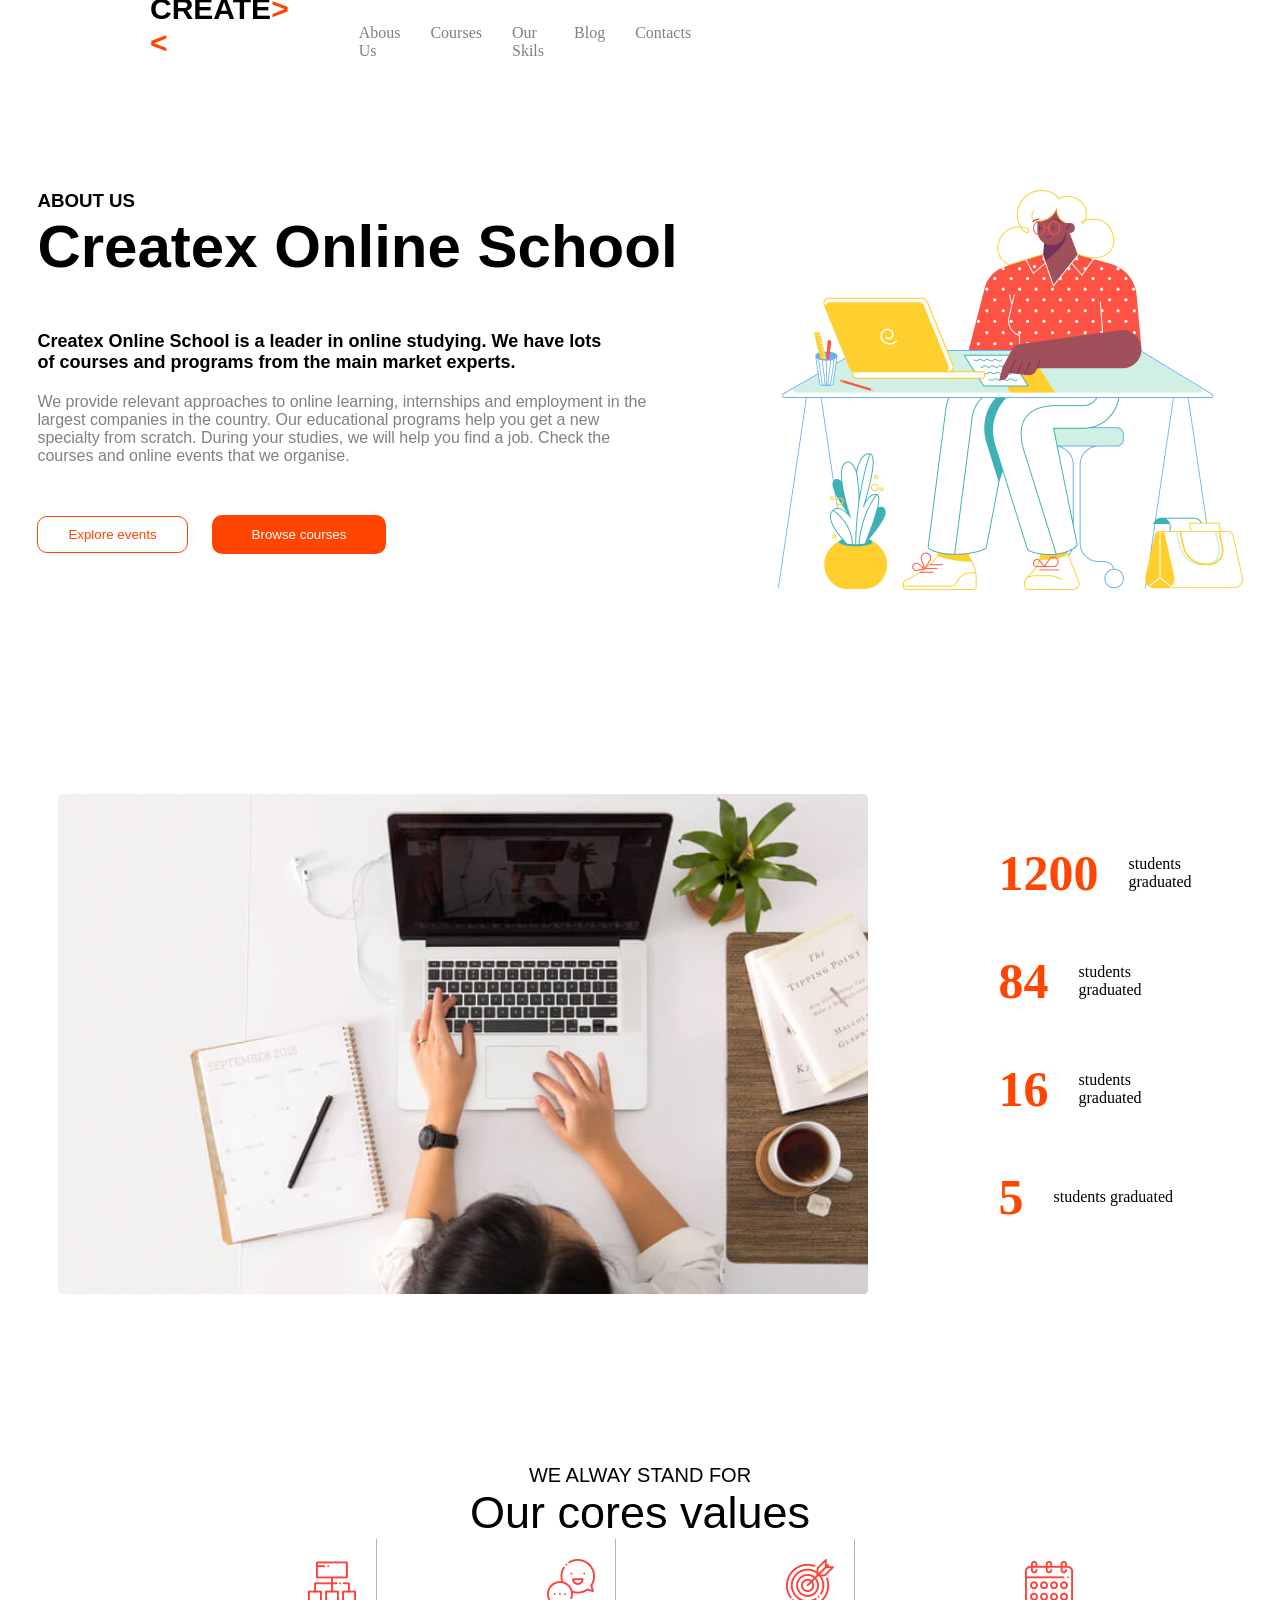
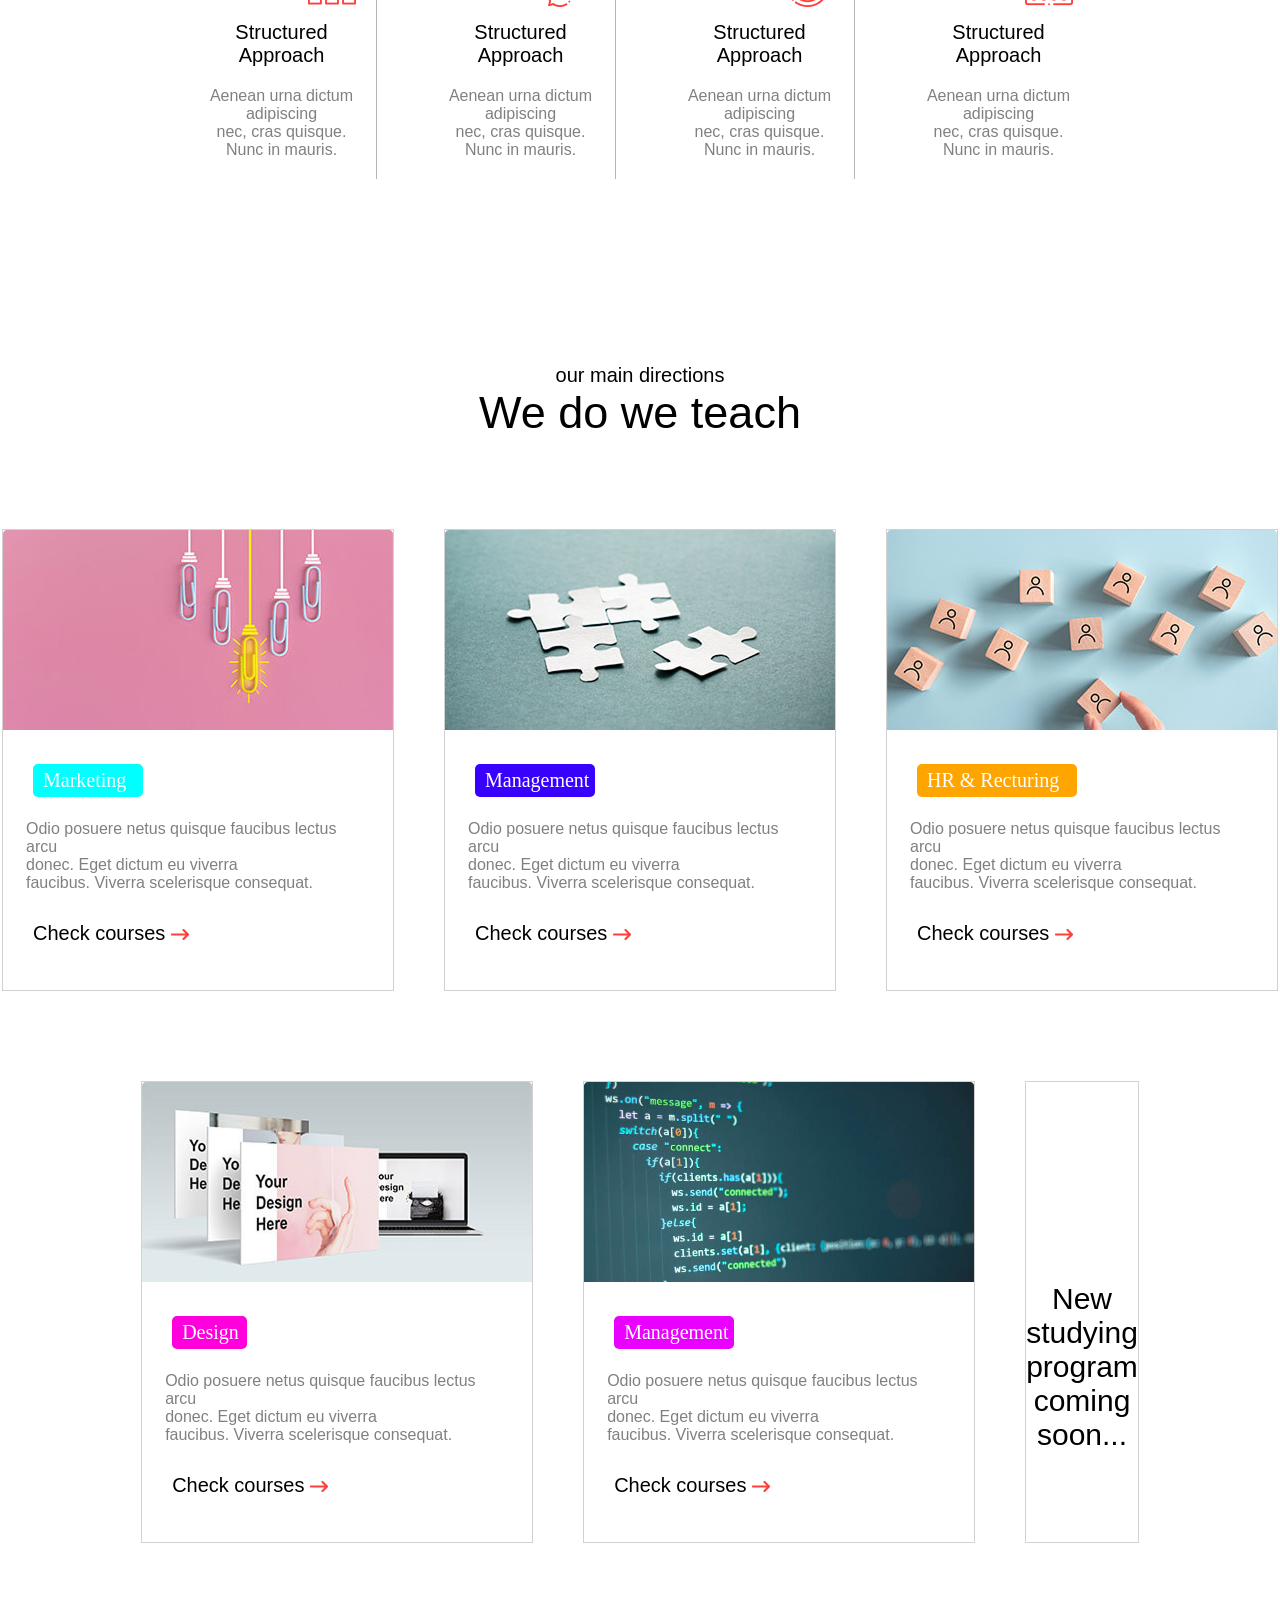
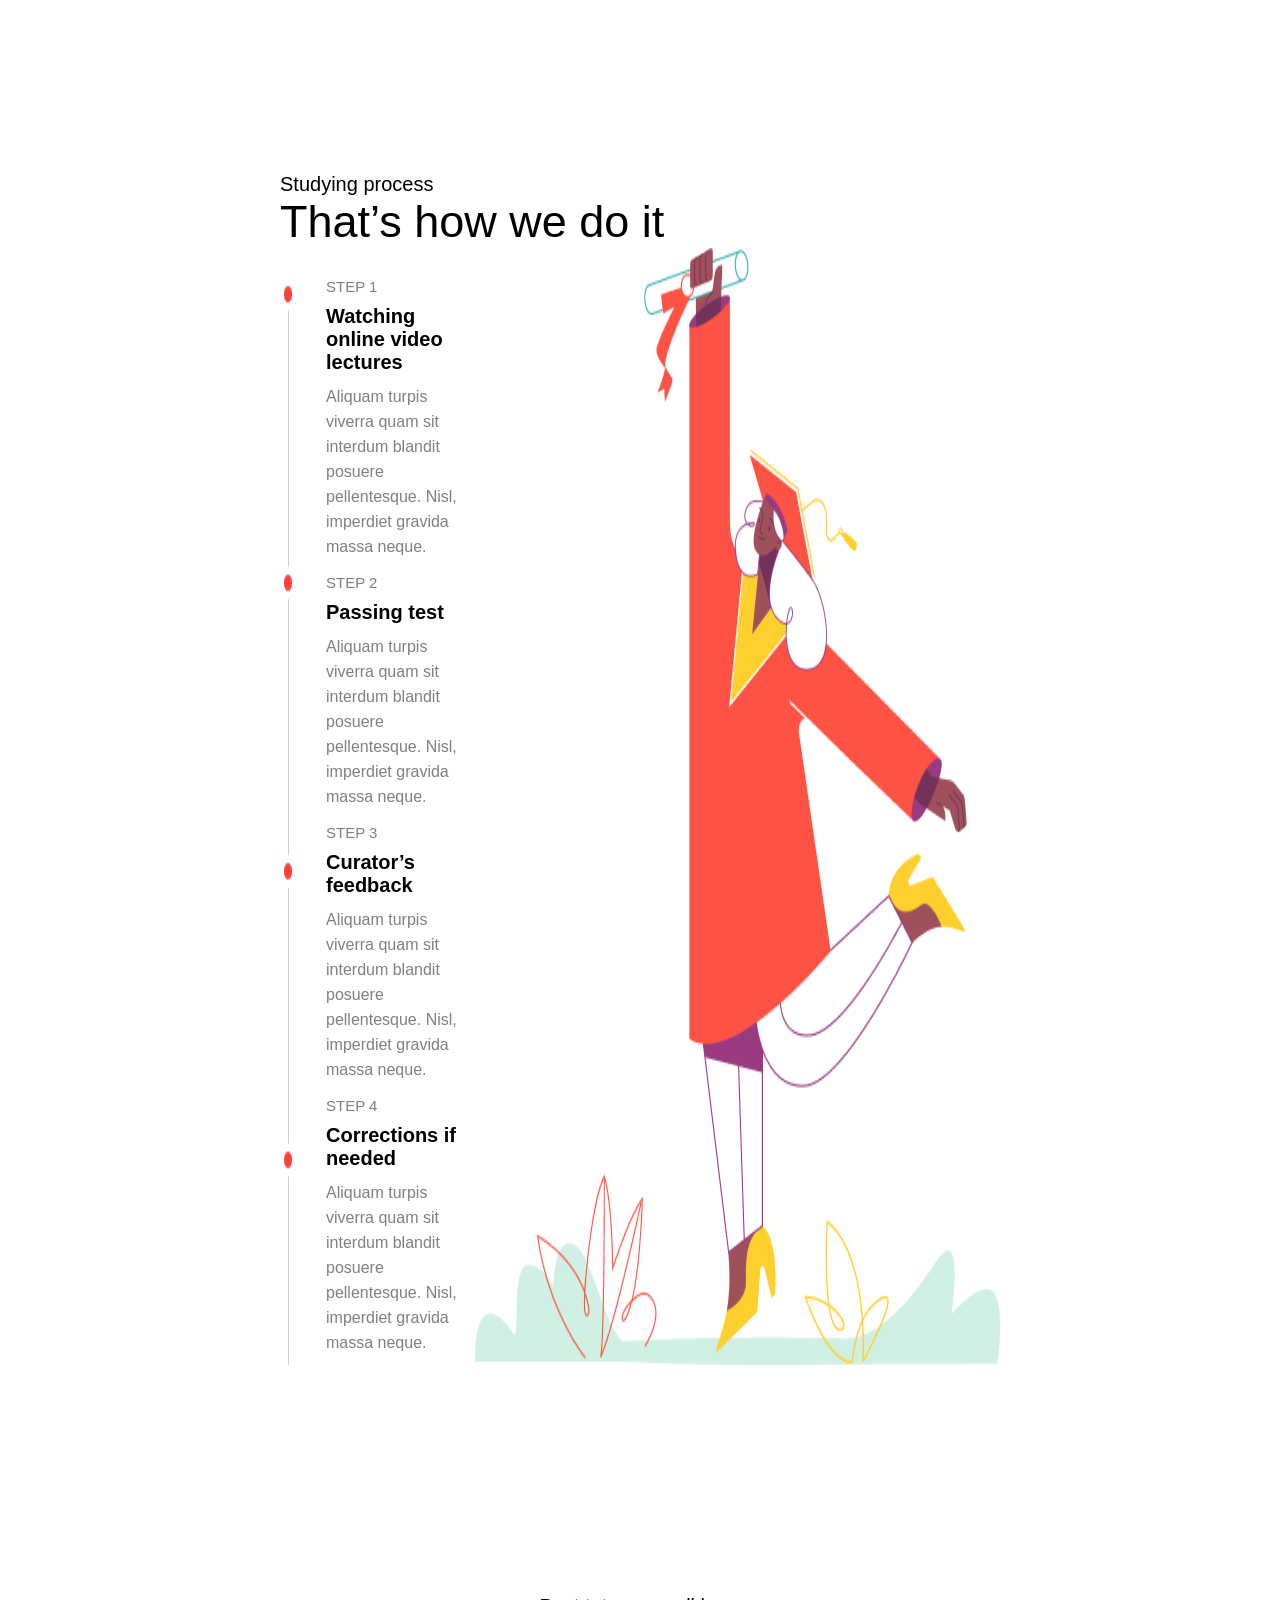
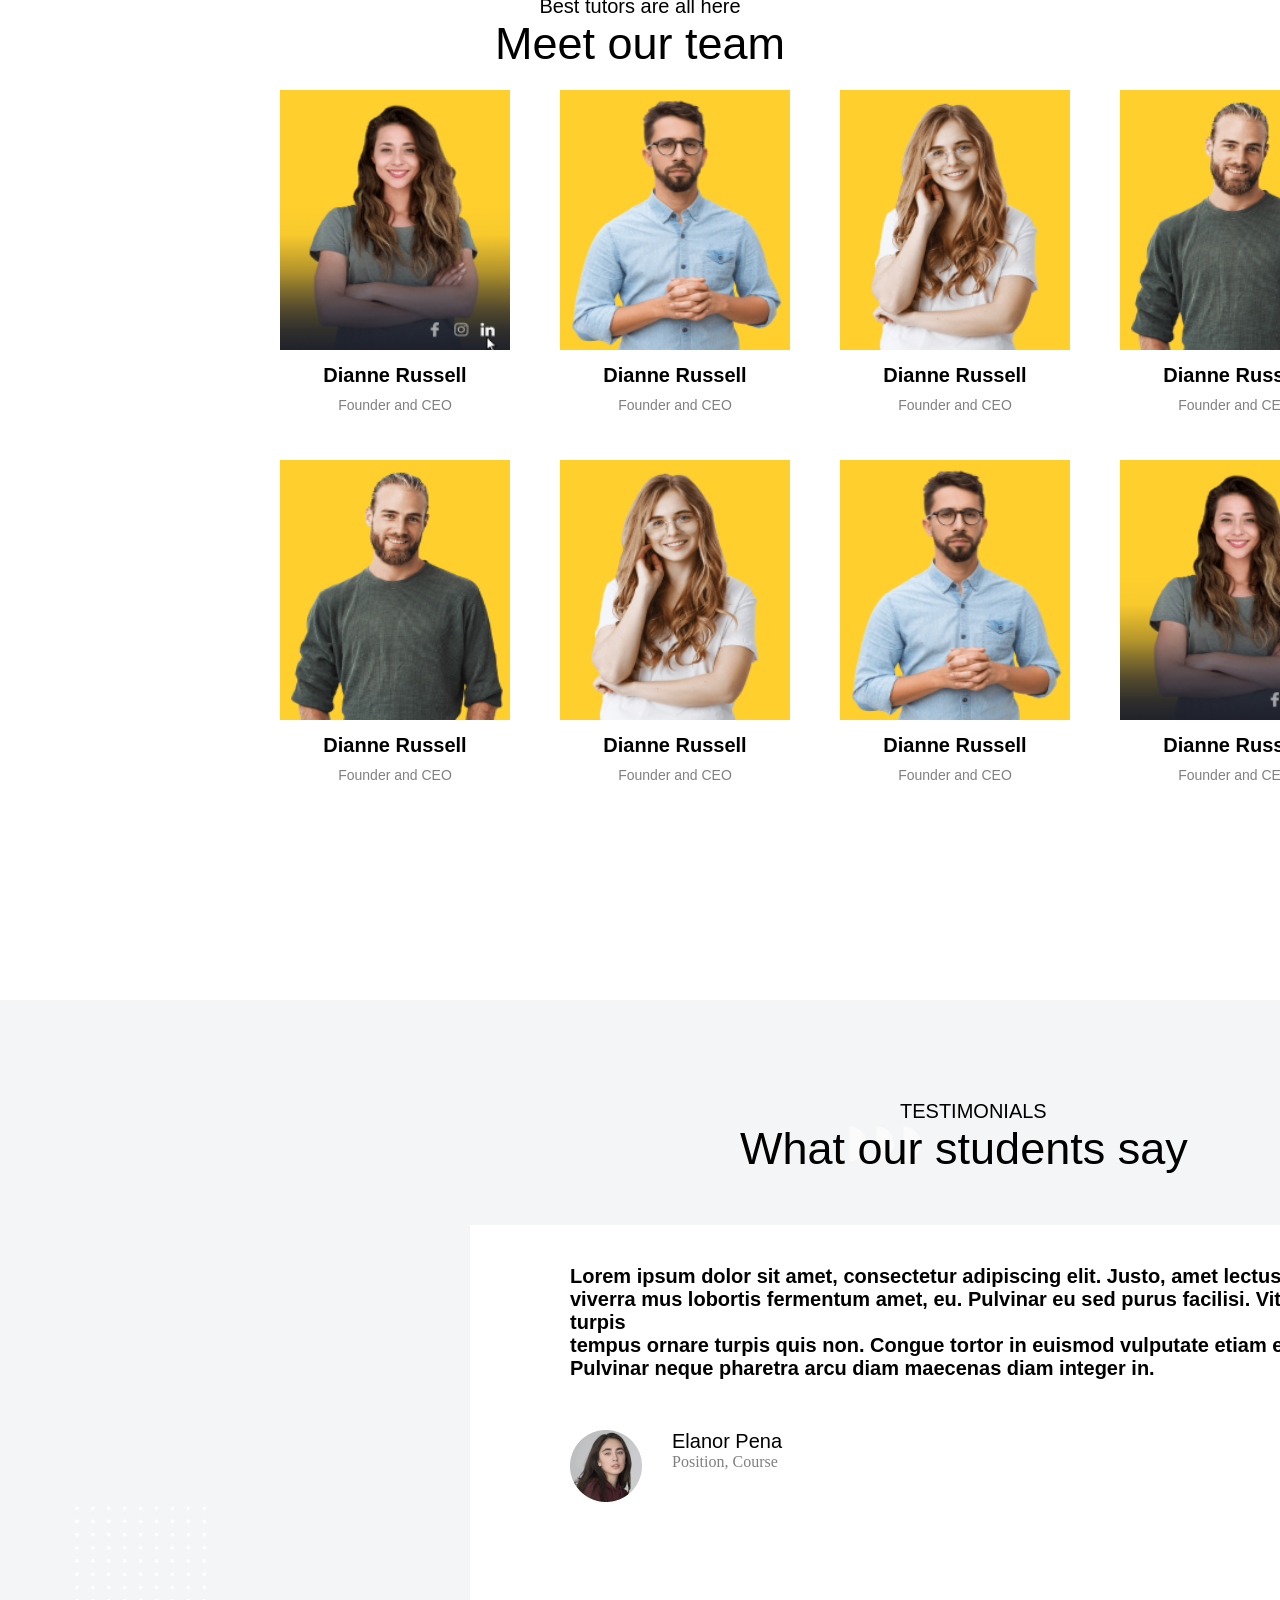
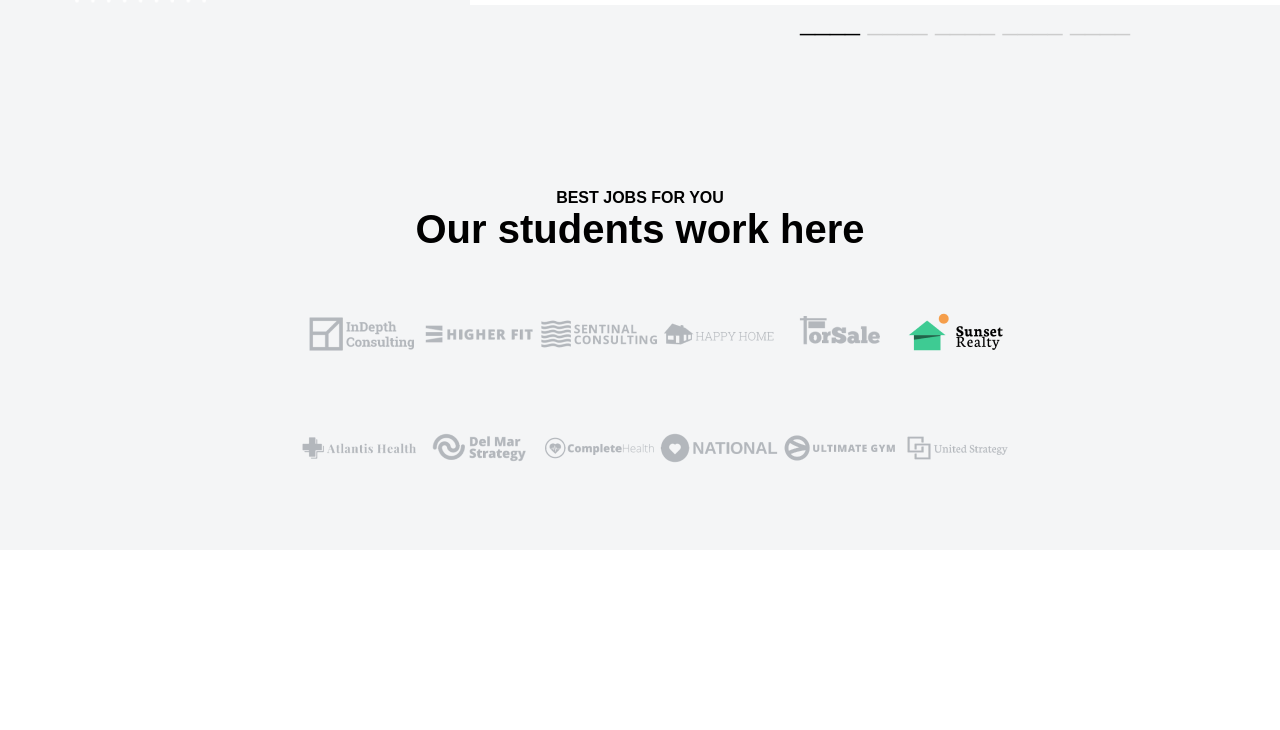
==== commit a97bf4b3: "nine section" ====
--- a/index.html
+++ b/index.html
@@ -266,6 +266,29 @@
 </svg>
 
         </div>
+
+        <div class="asist7">
+          <p class="text20">BEST JOBS FOR YOU</p>
+          <p class="text21">Our students work here</p>
+
+          <div class="flex13">
+            <img src="./logo (1).png" alt="">
+            <img src="./logo (2).png" alt="">
+            <img src="./logo (3).png" alt="">
+            <img src="./logo (4).png" alt="">
+            <img src="./logo (5).png" alt="">
+            <img src="./logo (6).png" alt="">
+          </div>
+
+          <div class="flex13">
+            <img src="./logo (7).png" alt="">
+            <img src="./logo (8).png" alt="">
+            <img src="./logo (9).png" alt="">
+            <img src="./logo (10).png" alt="">
+            <img src="./logo (11).png" alt="">
+            <img src="./logo (12).png" alt="">
+          </div>
+        </div>
       </div>
      </div>
 </body>
--- a/style.css
+++ b/style.css
@@ -325,7 +325,7 @@
 }
 .conteiner6{
     width: 100%;
-    height: 900px;
+    height: 1150px;
     background-image: url("Background\ \(2\).png");
     background-position: center;
     background-repeat: no-repeat;
@@ -393,4 +393,23 @@
 }
 .tire1{
     color: black;
+}
+.text20{
+    text-align: center;
+    font-family: 'Segoe UI', Tahoma, Geneva, Verdana, sans-serif;
+    font-weight: 600;
+}
+.asist7{
+    padding: 150px 150px;
+}
+.text21{
+    text-align: center;
+    font-size: 40px;
+    font-weight: 700;
+    font-family: 'Segoe UI', Tahoma, Geneva, Verdana, sans-serif;
+}
+.flex13{
+    display: flex;
+    justify-content: space-around;
+    margin-top: 50px;
 }
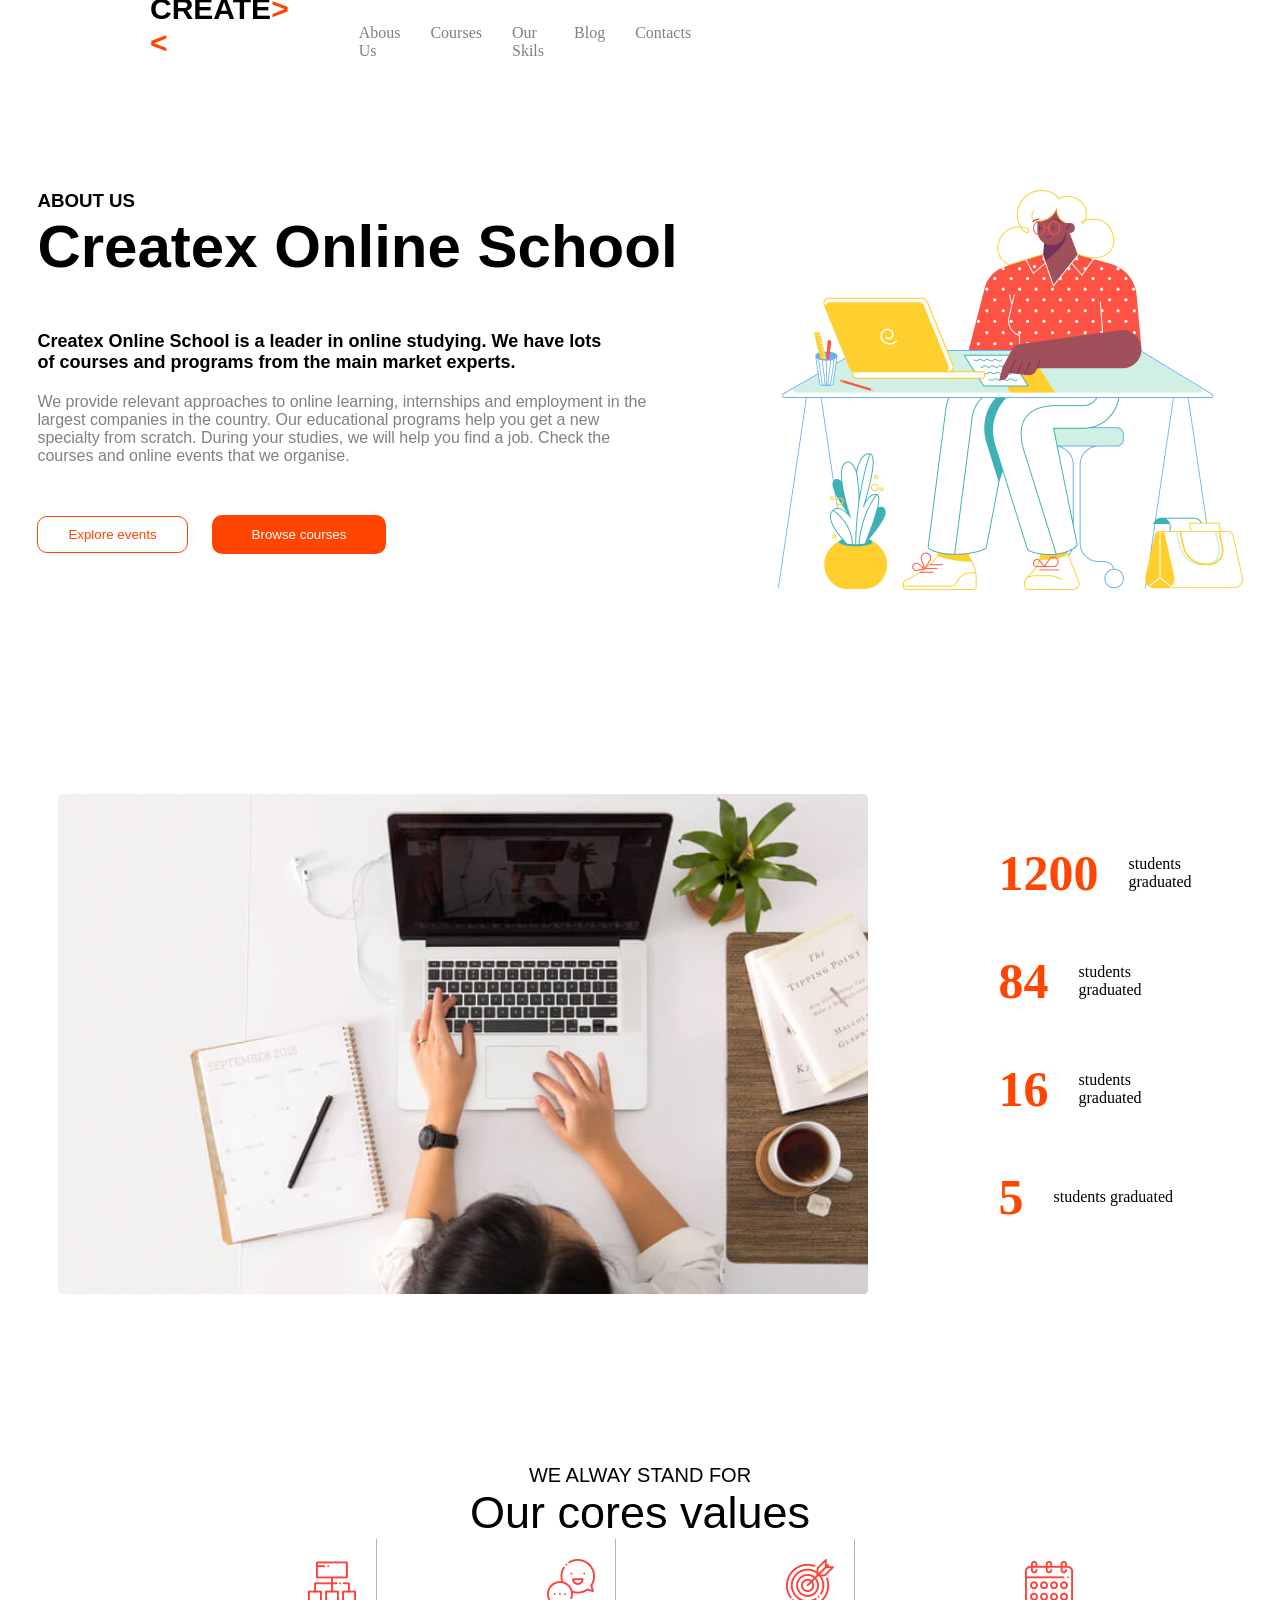
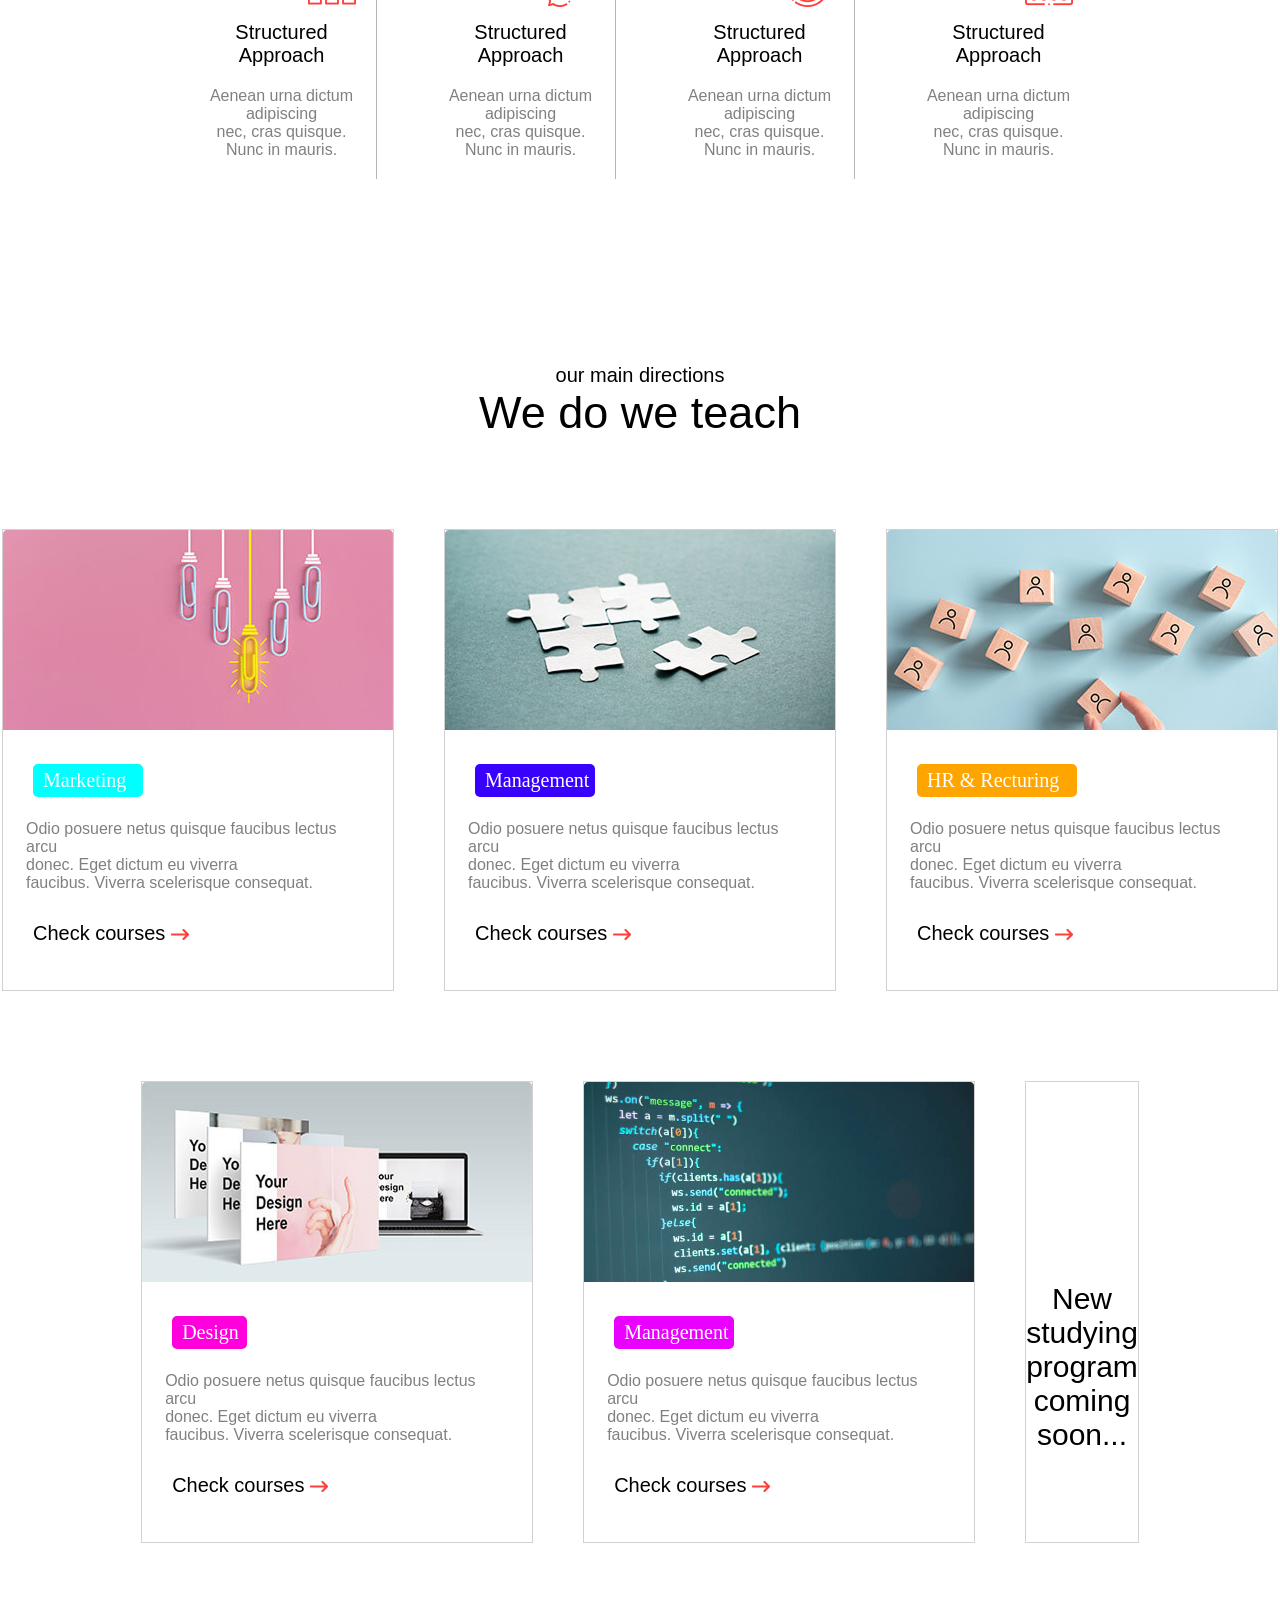
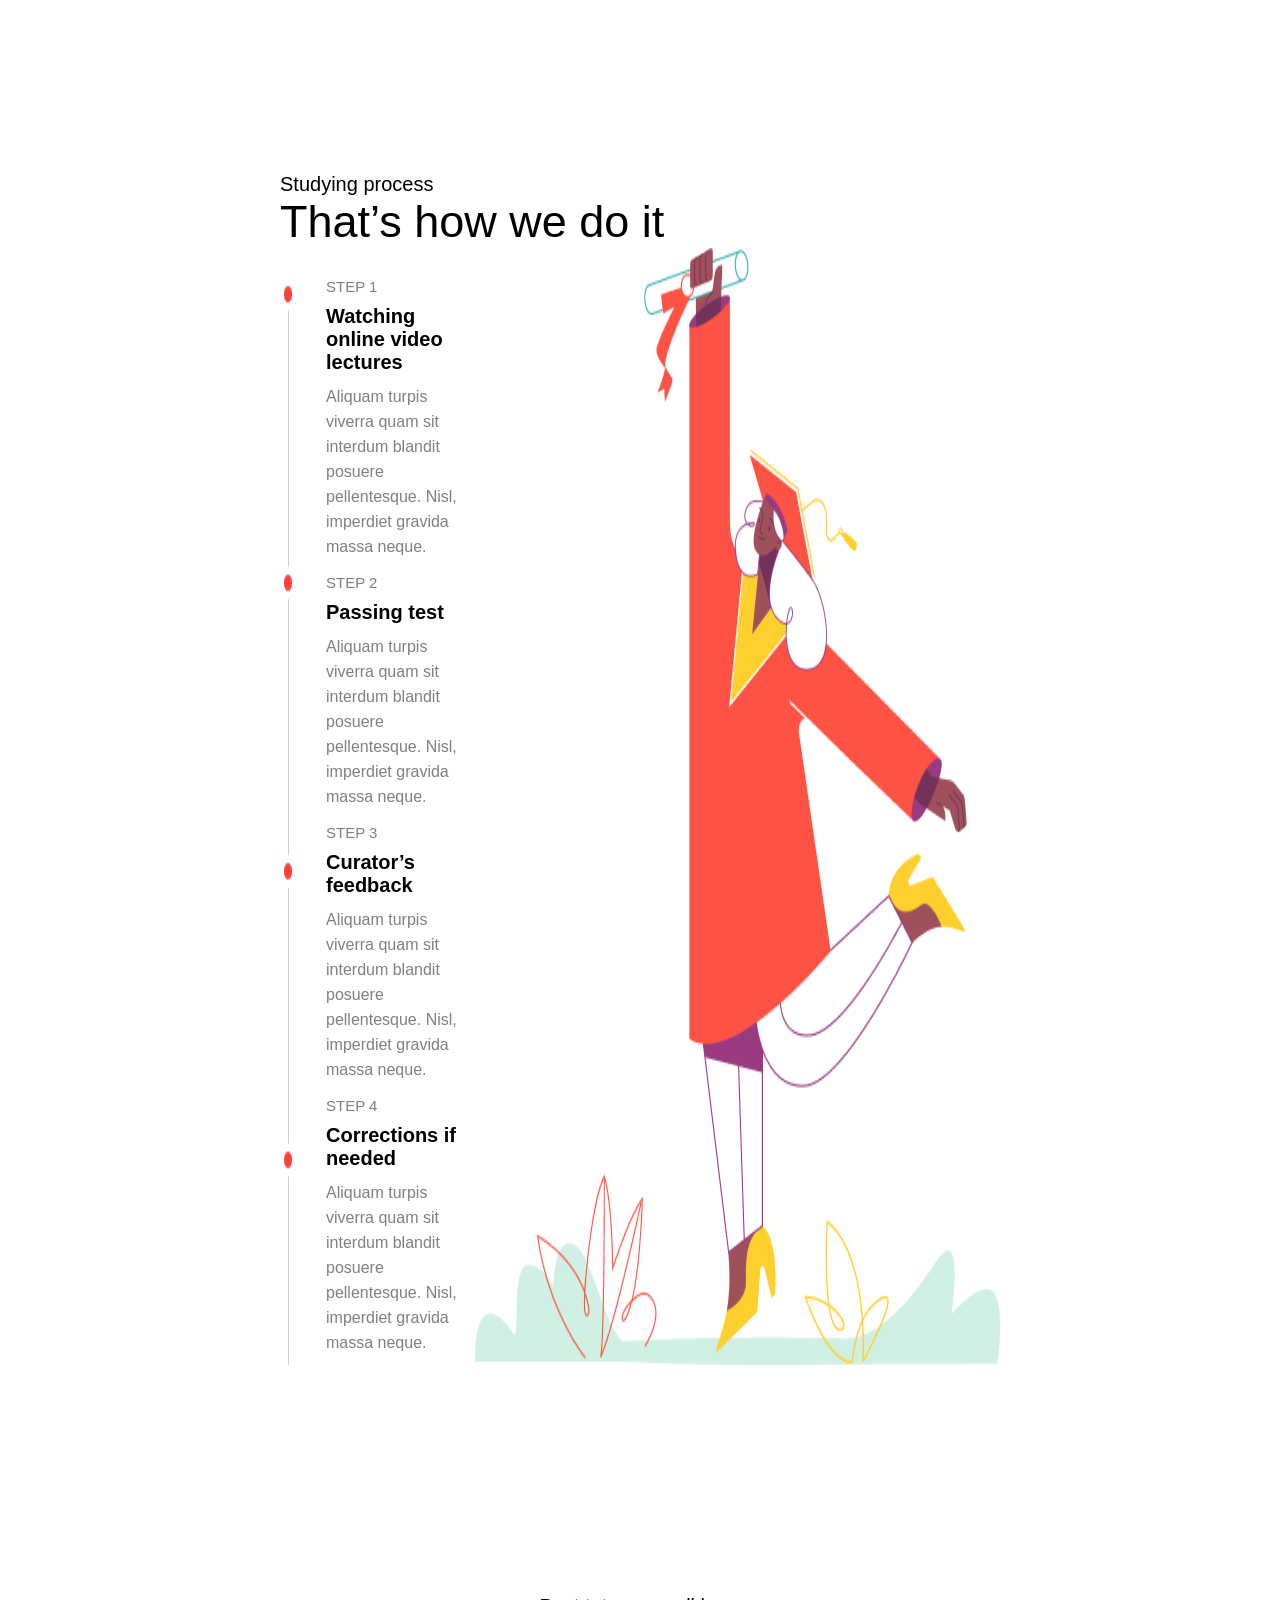
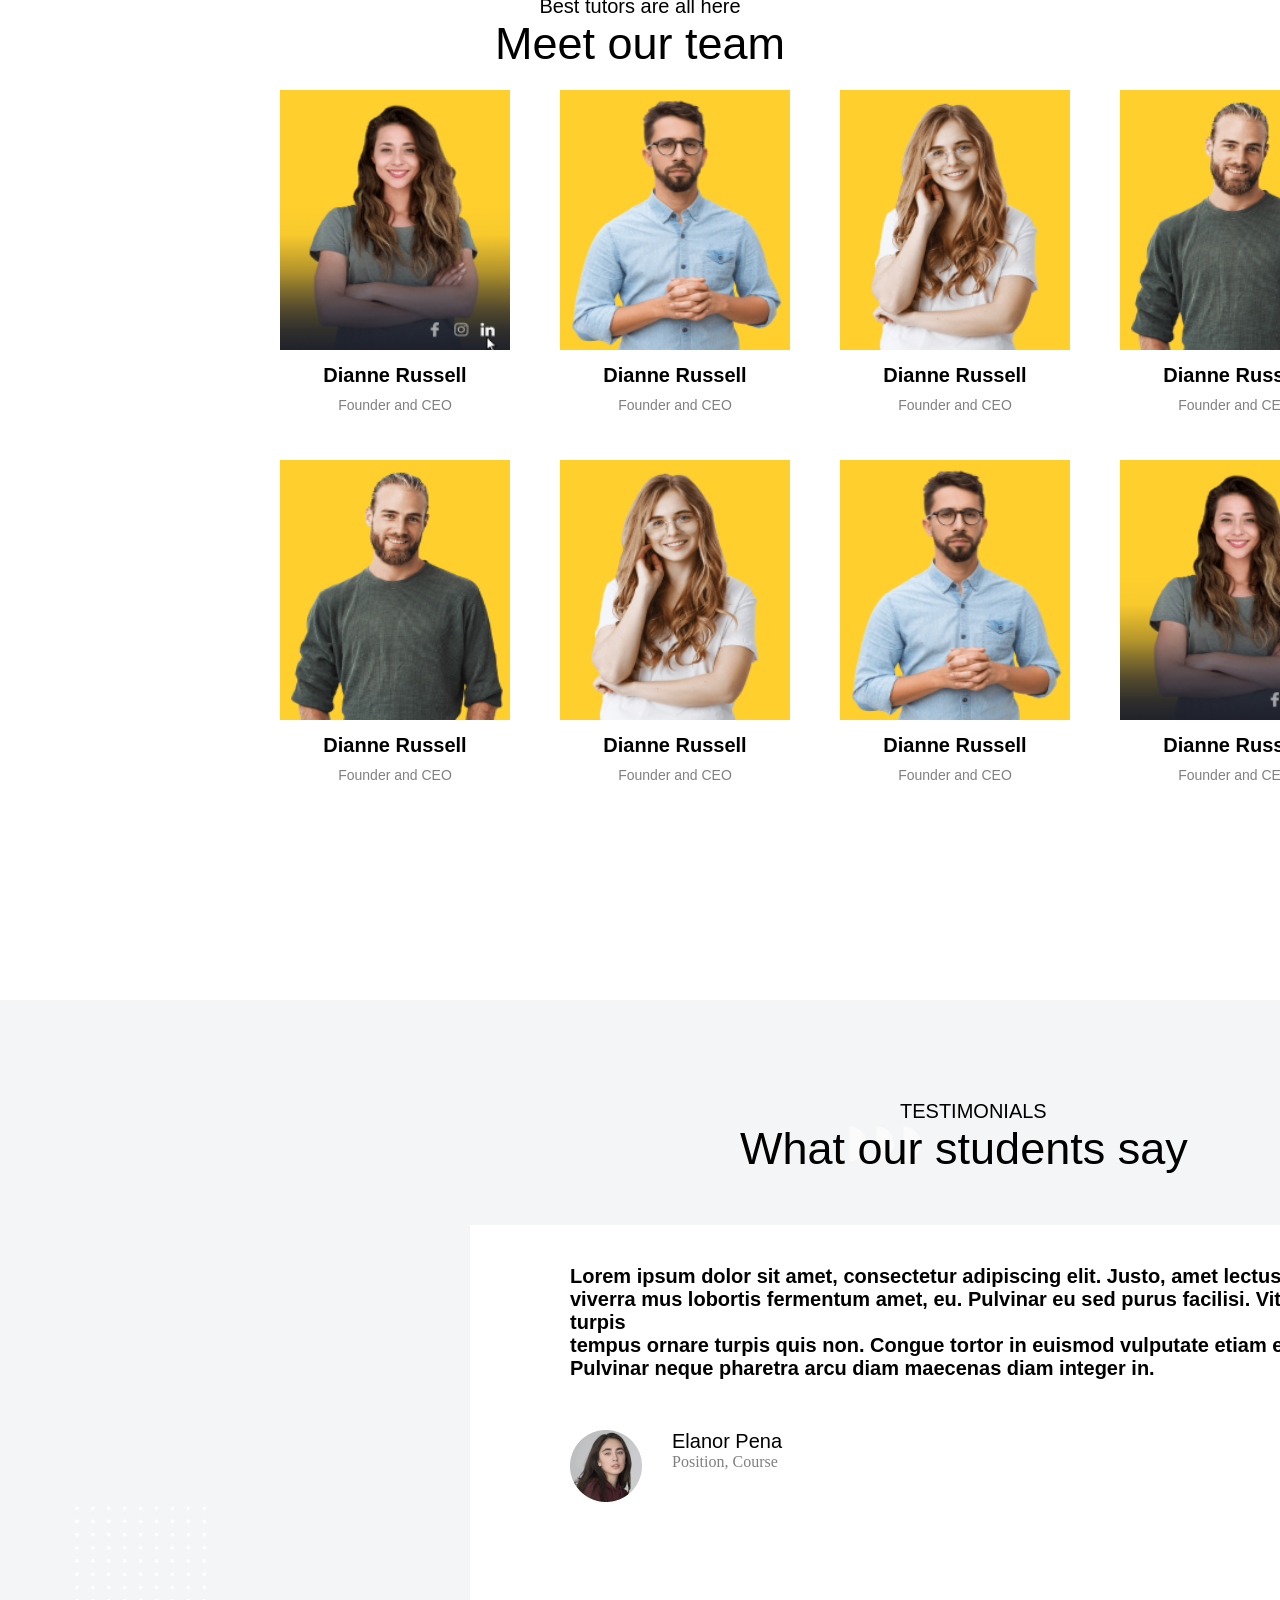
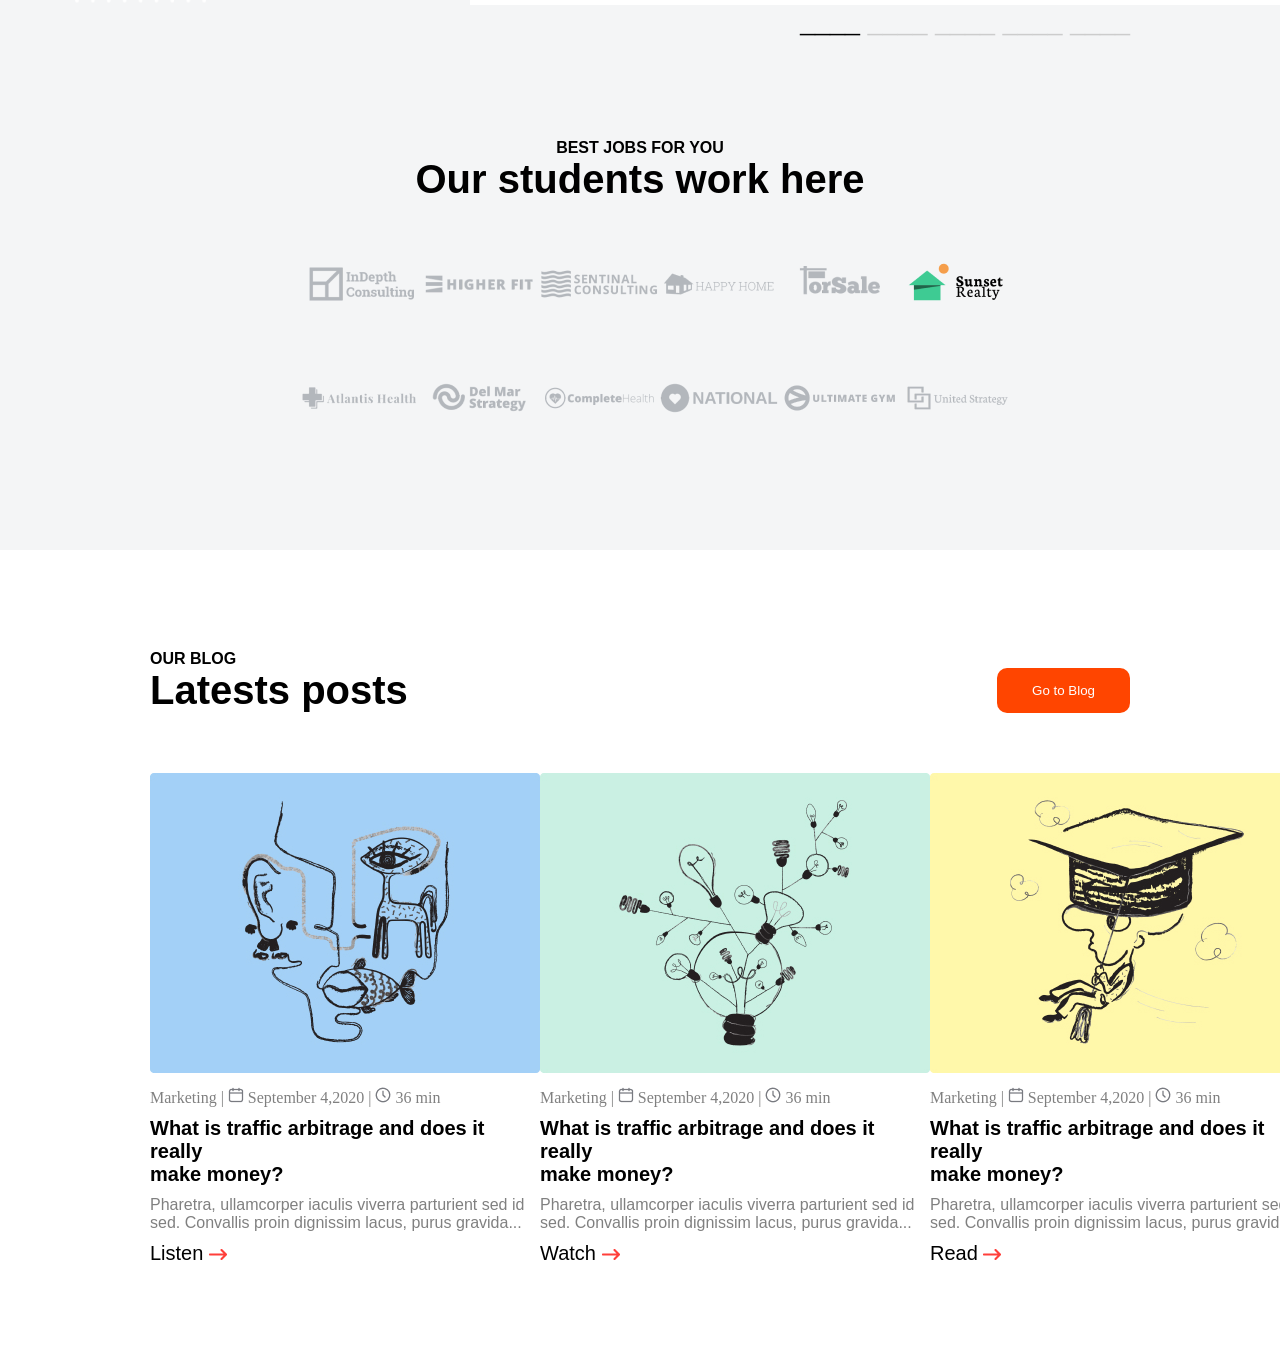
==== commit 894a9a82: "ten section" ====
--- a/index.html
+++ b/index.html
@@ -291,5 +291,49 @@
         </div>
       </div>
      </div>
+
+     <div class="conteiner7">
+      <div class="asist7">
+        <p class="text22">OUR BLOG</p>
+        <div class="flex14">
+        <p class="text23">Latests posts</p>
+        <button class="btn34567">Go to Blog</button>
+          </div>
+          <div class="flex15">
+              <div>
+                <img src="./494c4bed98da17d7fcc0598bdf2df159964af6ef.jpg" alt="">
+                <p class="text24">
+                  Marketing |  <img src="./Calendar.png" alt="">  September 4,2020 | <img src="./Clock.png" alt=""> 36 min
+                </p>
+
+                <p class="text25">What is traffic arbitrage and does it really <br> make money?</p>
+                <p class="text26">Pharetra, ullamcorper iaculis viverra parturient sed id <br> sed. Convallis proin dignissim lacus, purus gravida...</p>  
+                <p class="text27">Listen <img src="./Line (Stroke).png" alt=""> </p>
+              </div>
+
+               <div>
+                <img src="./5421816be72f5b15037c01fe58407d4d02d56fc3.jpg" alt="">
+                <p class="text24">
+                  Marketing |  <img src="./Calendar.png" alt="">  September 4,2020 | <img src="./Clock.png" alt=""> 36 min
+                </p>
+
+                <p class="text25">What is traffic arbitrage and does it really <br> make money?</p>
+                <p class="text26">Pharetra, ullamcorper iaculis viverra parturient sed id <br> sed. Convallis proin dignissim lacus, purus gravida...</p>  
+                <p class="text27">Watch <img src="./Line (Stroke).png" alt=""> </p>
+              </div>
+
+               <div>
+                <img src="./04e7ae0b1b48ab81e5dd6dbf9eb5433f04bf4ada.jpg" alt="">
+                <p class="text24">
+                  Marketing |  <img src="./Calendar.png" alt="">  September 4,2020 | <img src="./Clock.png" alt=""> 36 min
+                </p>
+
+                <p class="text25">What is traffic arbitrage and does it really <br> make money?</p>
+                <p class="text26">Pharetra, ullamcorper iaculis viverra parturient sed id <br> sed. Convallis proin dignissim lacus, purus gravida...</p>  
+                <p class="text27">Read <img src="./Line (Stroke).png" alt=""> </p>
+              </div>
+          </div>
+        </div>
+     </div>
 </body>
 </html>
--- a/style.css
+++ b/style.css
@@ -412,4 +412,55 @@
     display: flex;
     justify-content: space-around;
     margin-top: 50px;
+}
+.conteiner7{
+    width: 100%;
+    height: 600px;
+}
+.asist7{
+    padding: 100px 150px;
+}
+.text22{
+    font-family: 'Segoe UI', Tahoma, Geneva, Verdana, sans-serif;
+    font-weight: 600;
+}
+.text23{
+     font-size: 40px;
+    font-weight: 700;
+    font-family: 'Segoe UI', Tahoma, Geneva, Verdana, sans-serif;
+}
+.flex14{
+    display: flex;
+    justify-content: space-between;
+}
+.btn34567{
+    padding: 7px 35px;
+    border-radius: 10px;
+    color: white;
+    background-color: orangered;
+    border: none;
+    font-family: 'Segoe UI', Tahoma, Geneva, Verdana, sans-serif;
+}
+.text24{
+    color: grey;
+    margin: 10px 0px;
+}
+.text25{
+    font-size: 20px;
+    font-family: 'Segoe UI', Tahoma, Geneva, Verdana, sans-serif;
+    font-weight: 600;
+}
+.text26{
+    color: grey;
+    font-family: 'Segoe UI', Tahoma, Geneva, Verdana, sans-serif;
+    margin: 10px 0px;
+}
+.text27{
+    font-size: 20px;
+    font-family: 'Segoe UI', Tahoma, Geneva, Verdana, sans-serif;
+}
+.flex15{
+    display: flex;
+    justify-content: space-between;
+    margin-top: 60px;
 }
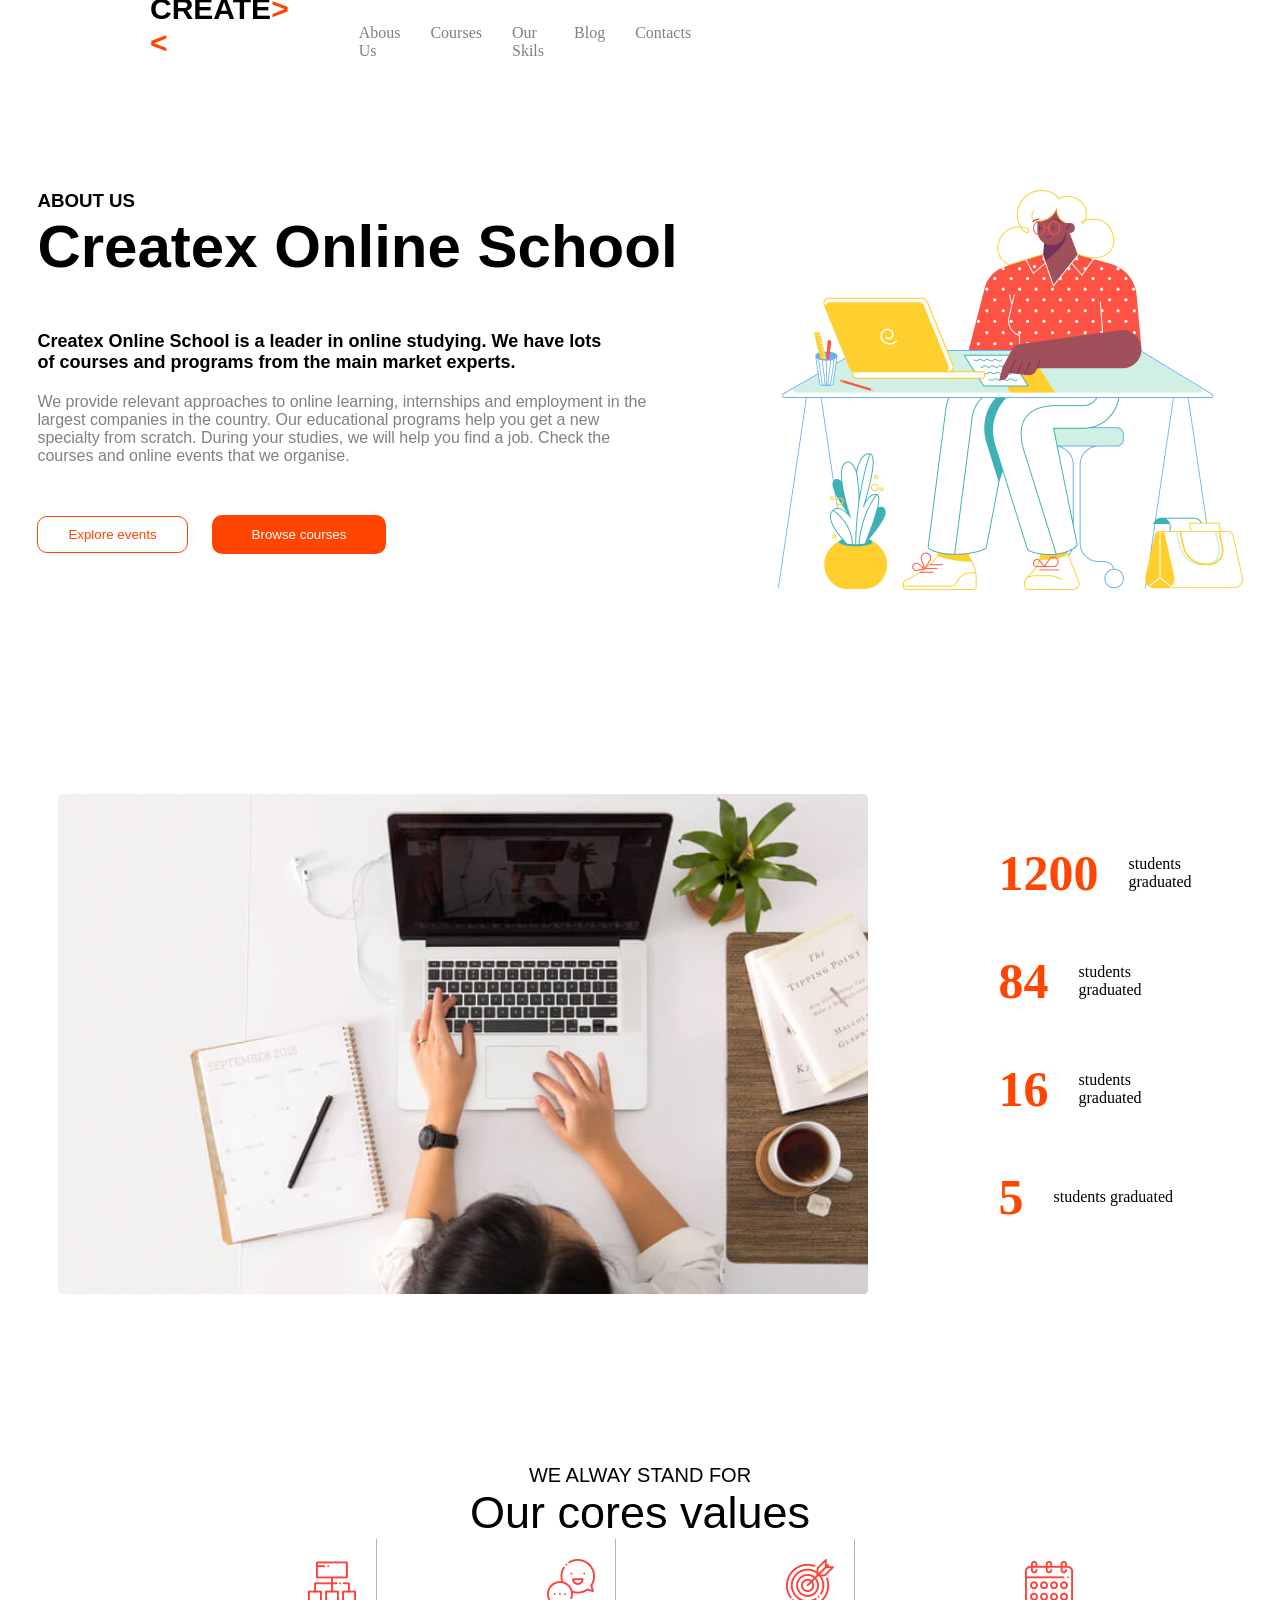
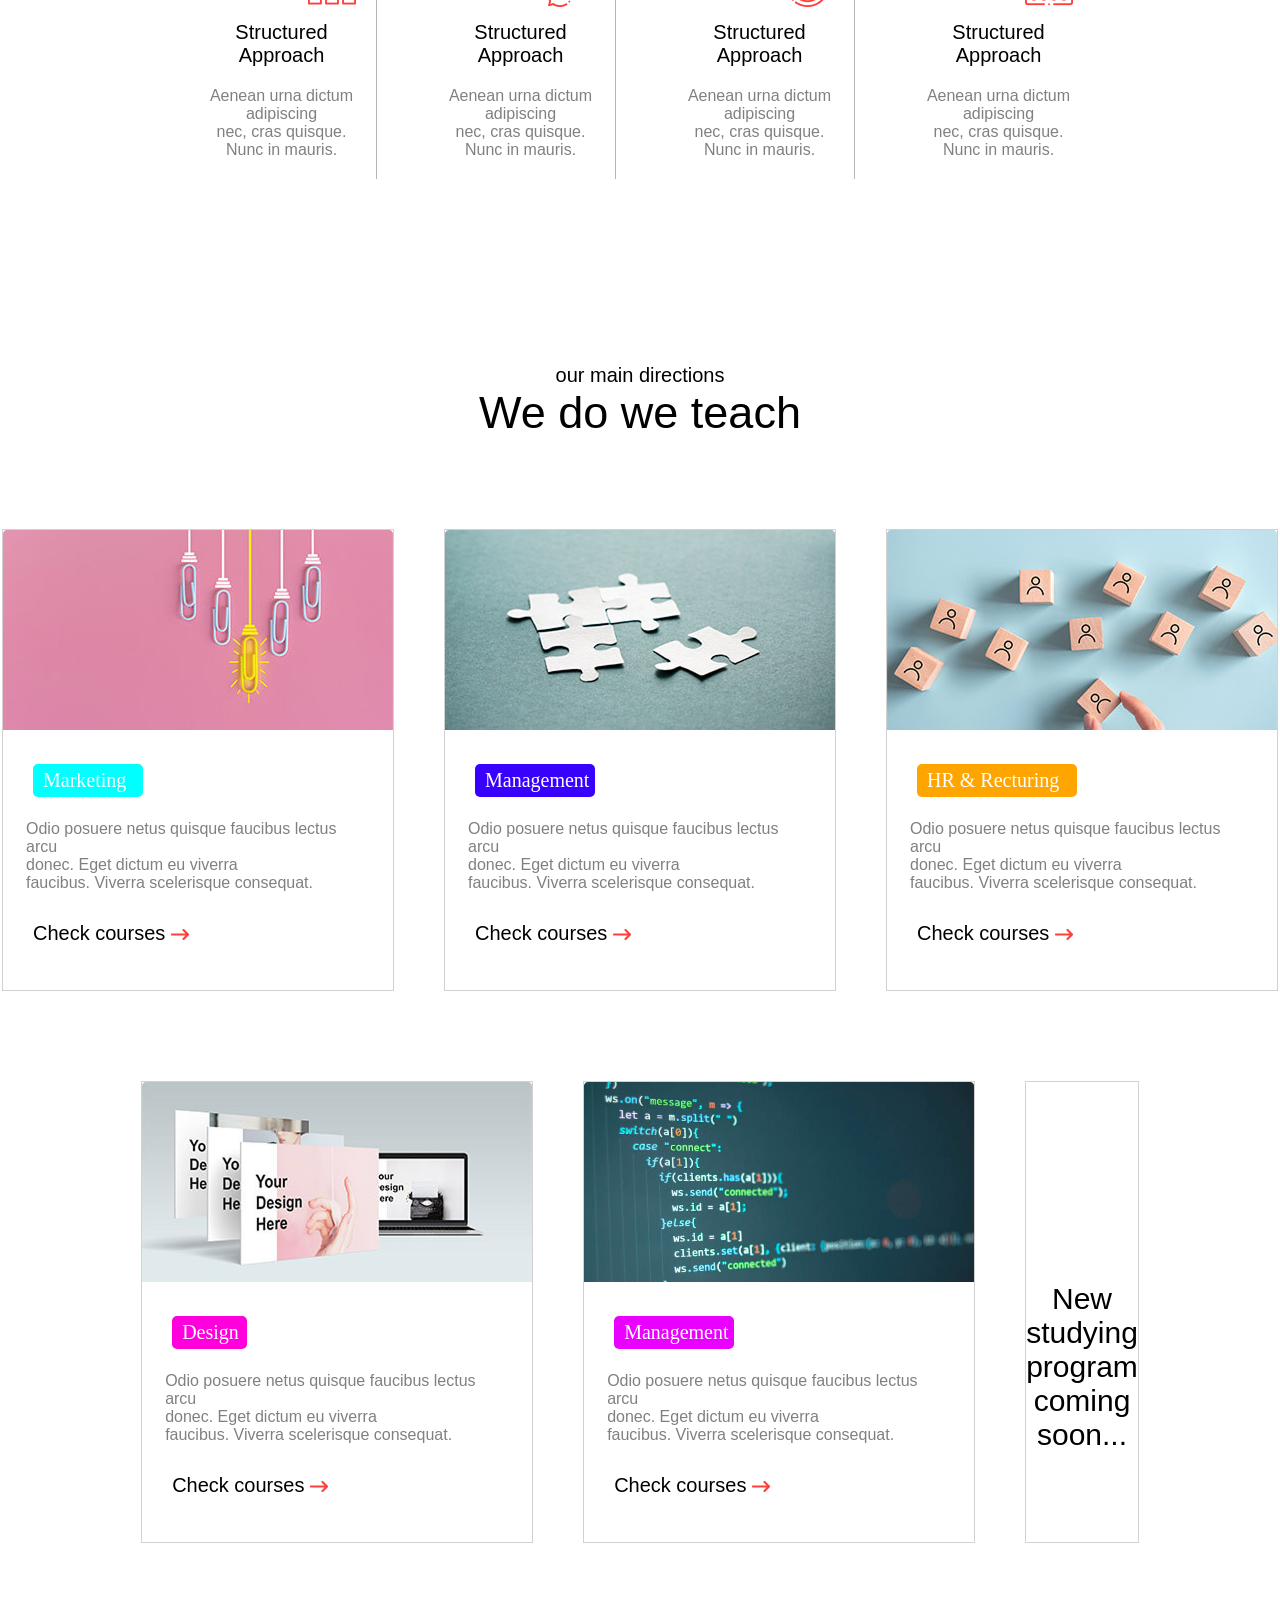
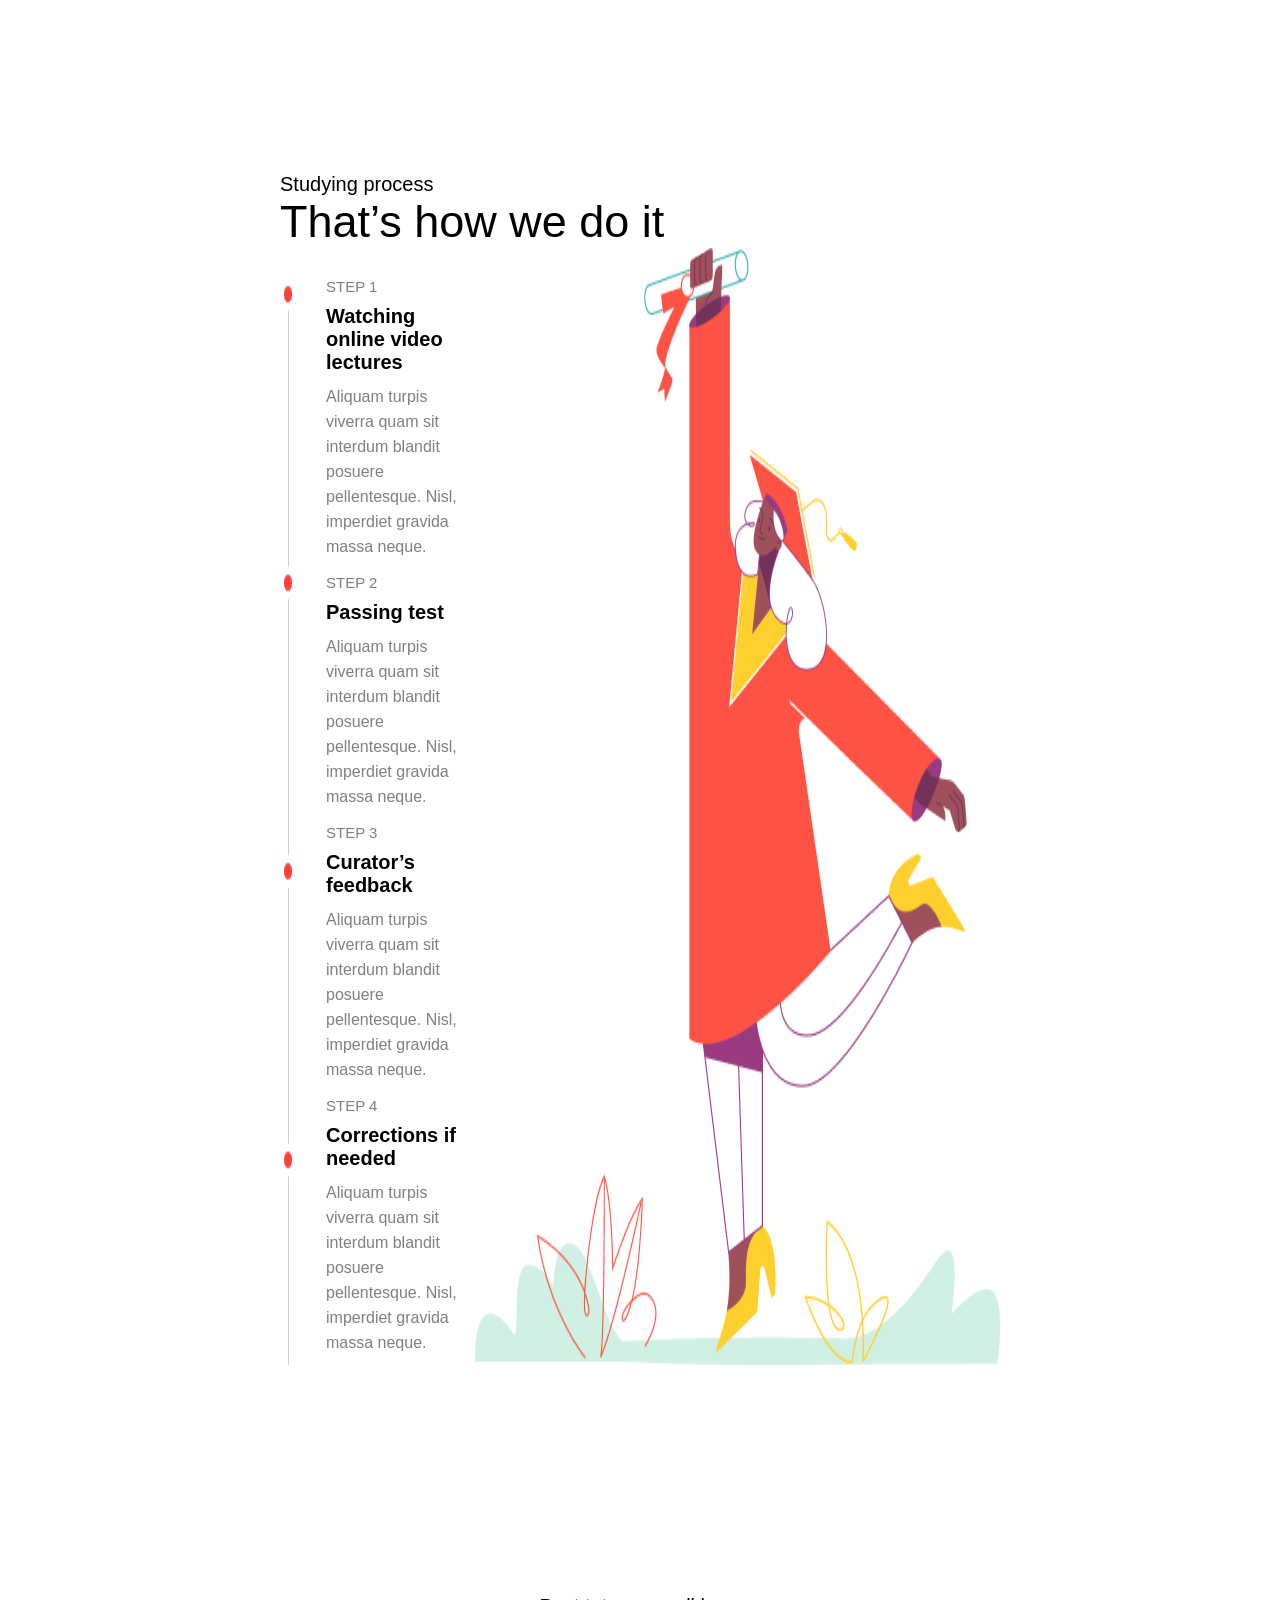
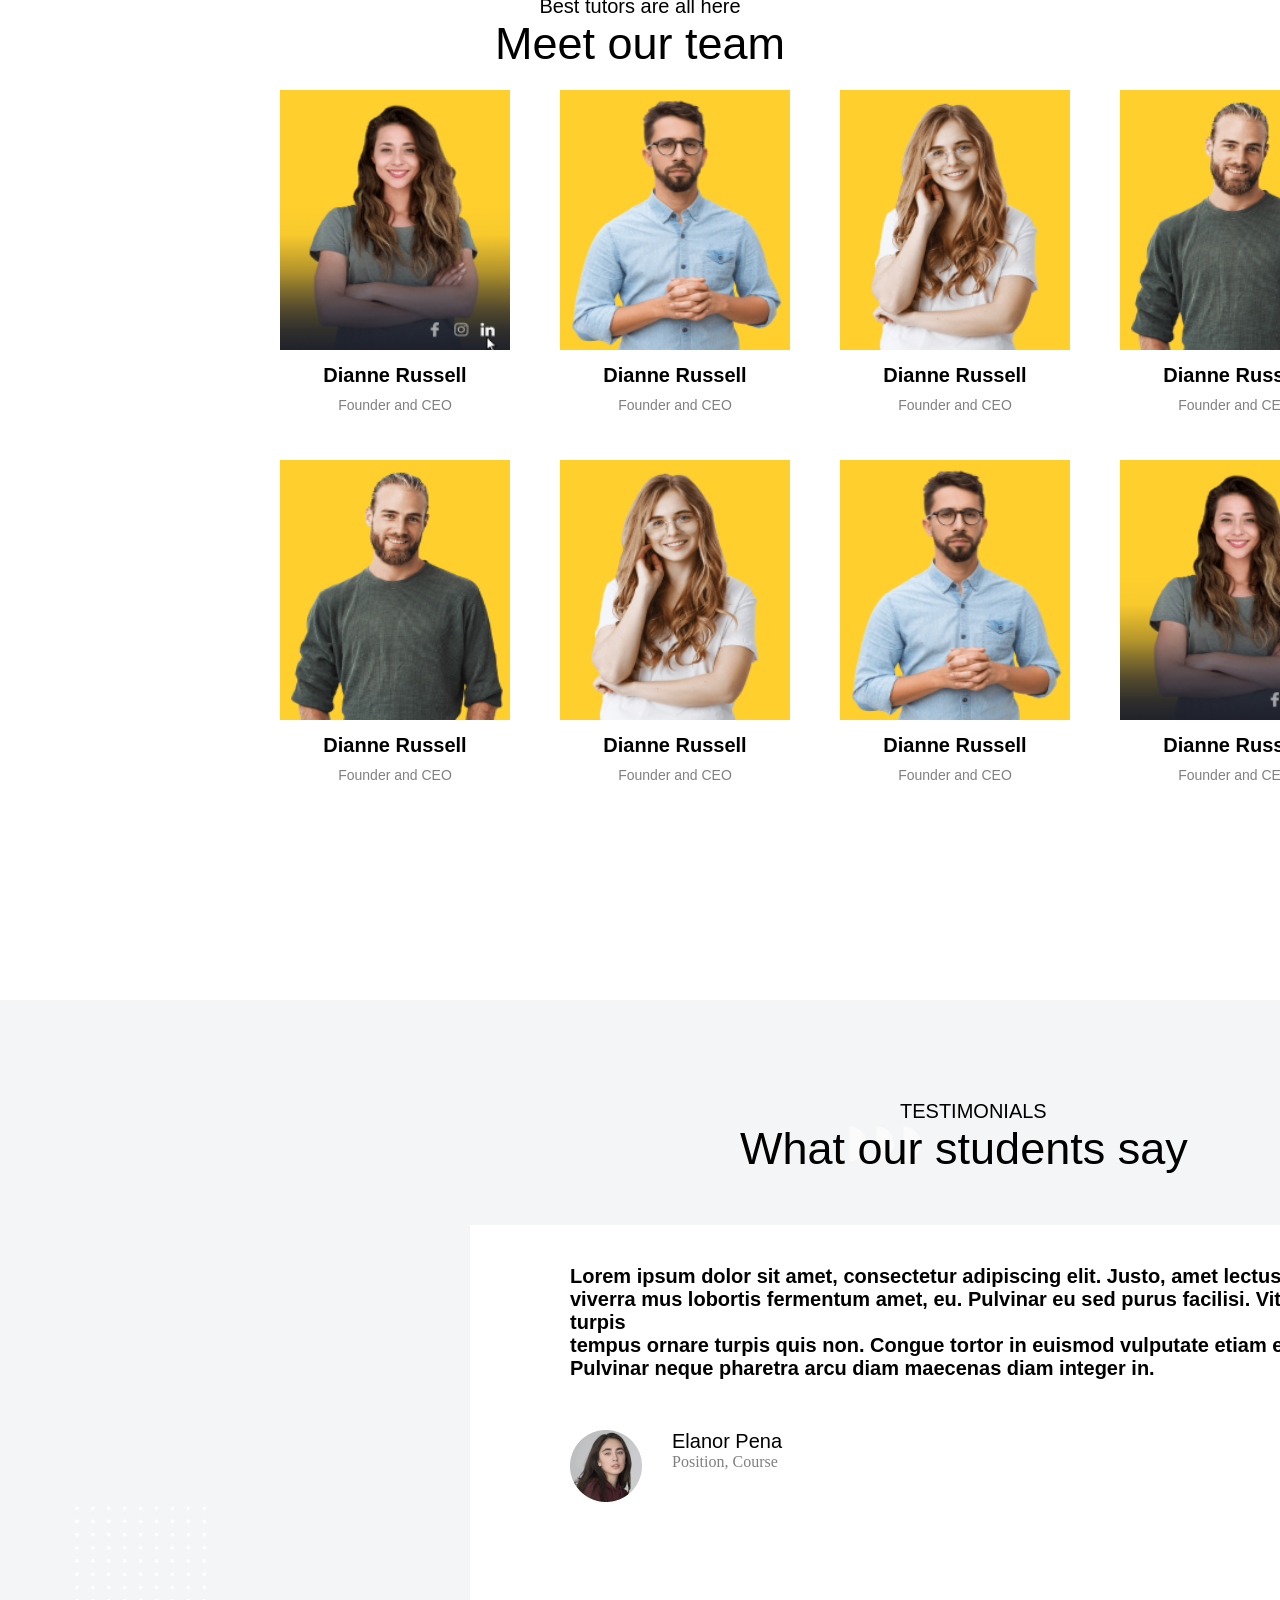
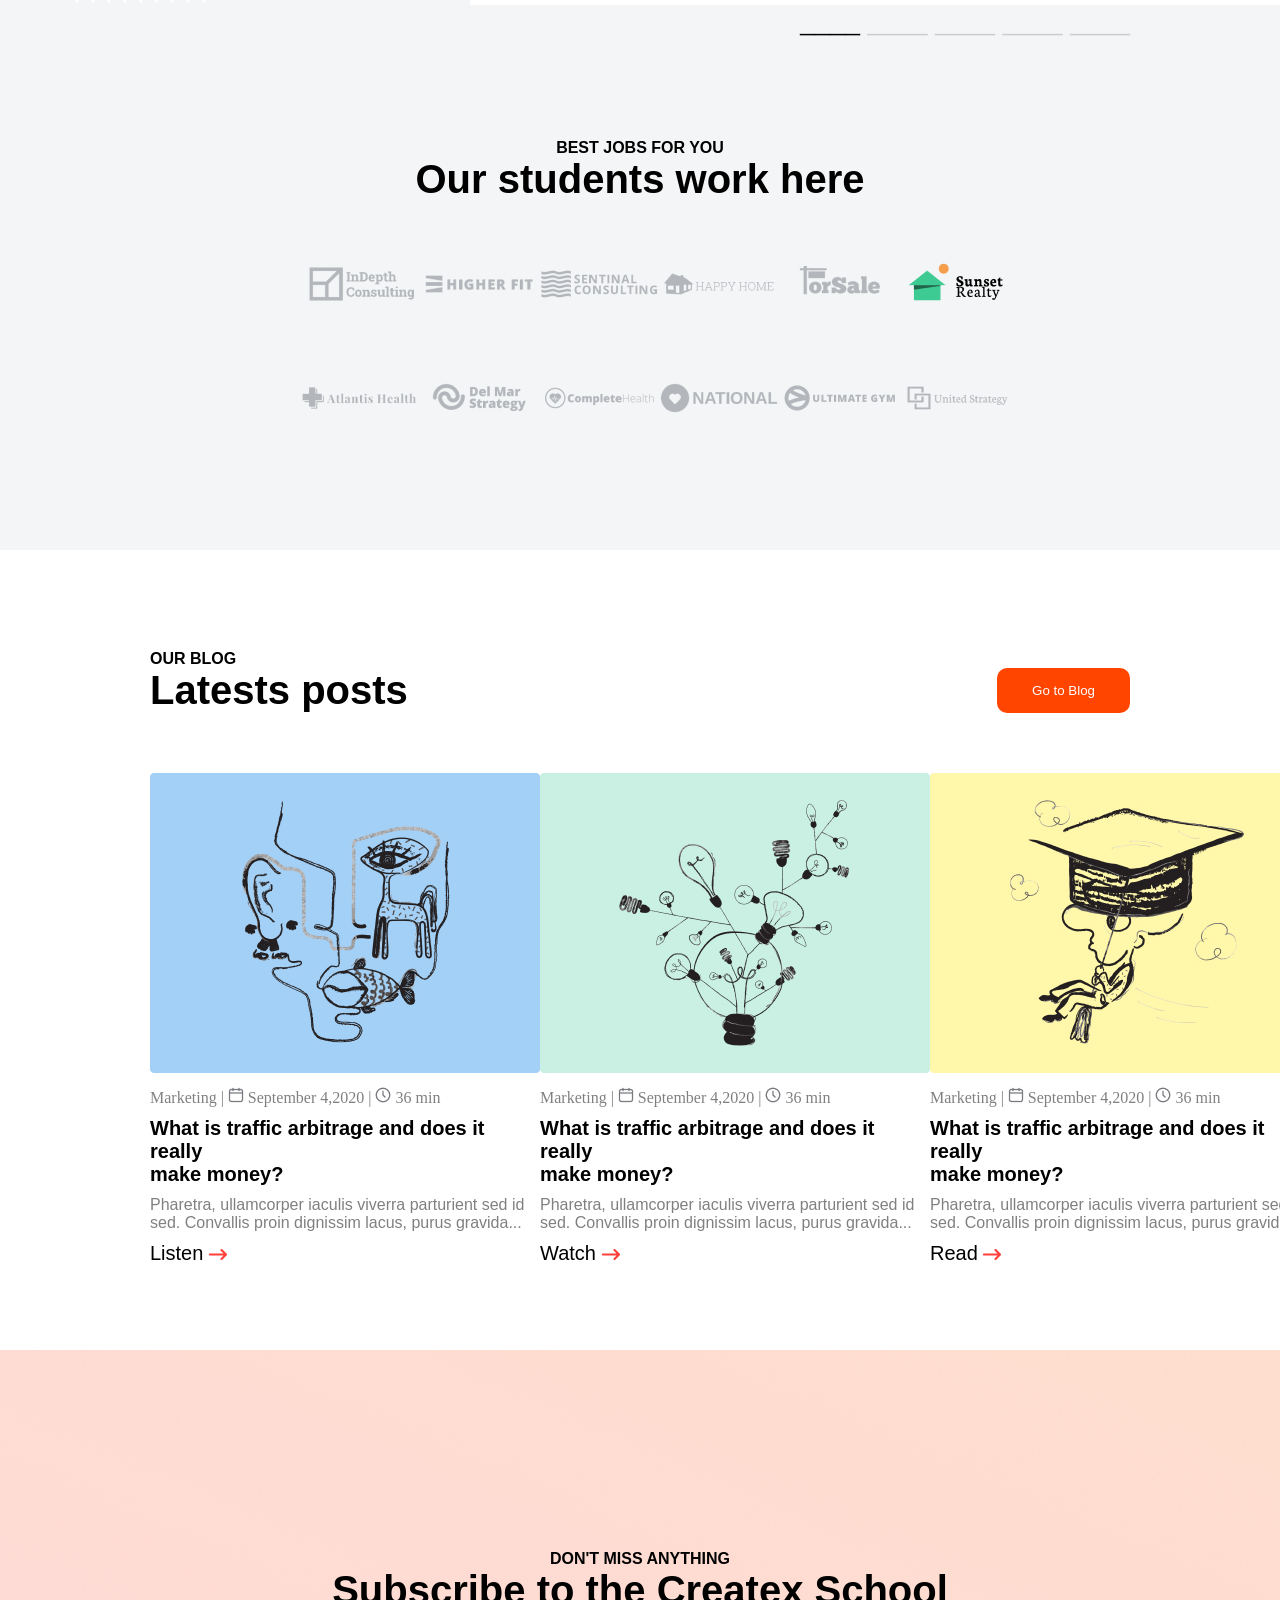
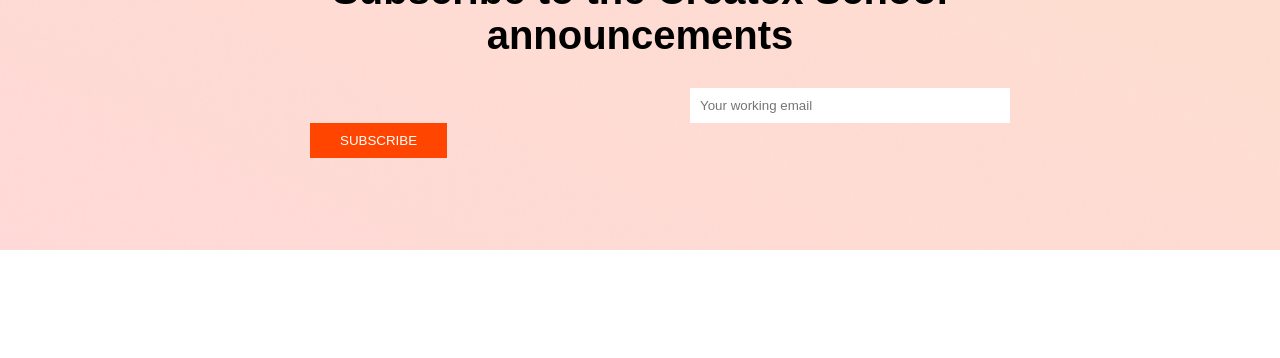
==== commit a4bf72a3: "eleven section" ====
--- a/index.html
+++ b/index.html
@@ -335,5 +335,19 @@
           </div>
         </div>
      </div>
+
+     <div class="conteiner8">
+      <div class="asist8">
+        <p class="text28">DON'T MISS ANYTHING</p>
+        <p class="text29">Subscribe to the Createx School <br> announcements</p>
+        <form>
+          <input type="text" placeholder="Your working email">
+          <button class="btt">SUBSCRIBE</button>
+        </form>
+      </div>
+     </div>
+
+
+     
 </body>
 </html>
--- a/style.css
+++ b/style.css
@@ -463,4 +463,44 @@
     display: flex;
     justify-content: space-between;
     margin-top: 60px;
-}+}
+.conteiner8{
+    margin-top: 200px;
+    width: 100%;
+    height: 500px;
+    background-image: url("./background\ \(3\).png");
+    background-position: center;
+    background-repeat: no-repeat;
+    background-size: cover;
+    background-attachment: scroll;
+}
+.asist8{
+    padding: 200px 300px;
+}
+.text28{
+    text-align: center;
+    font-family: 'Segoe UI', Tahoma, Geneva, Verdana, sans-serif;
+    font-weight: 600;
+}
+.text29{
+    font-size: 40px;
+    font-family: 'Segoe UI', Tahoma, Geneva, Verdana, sans-serif;
+    font-weight: 700;
+    text-align: center;
+}
+input{
+    margin-top: 30px;
+    width: 300px;
+    margin-left: 390px;
+    padding: 10px 10px;
+    border: none;
+    font-family: 'Segoe UI', Tahoma, Geneva, Verdana, sans-serif;
+}
+.btt{
+    padding: 10px 30px;
+    color: white;
+    background-color: orangered;
+    font-family: 'Segoe UI', Tahoma, Geneva, Verdana, sans-serif;
+    border: none;
+    margin-left: 10px;
+}
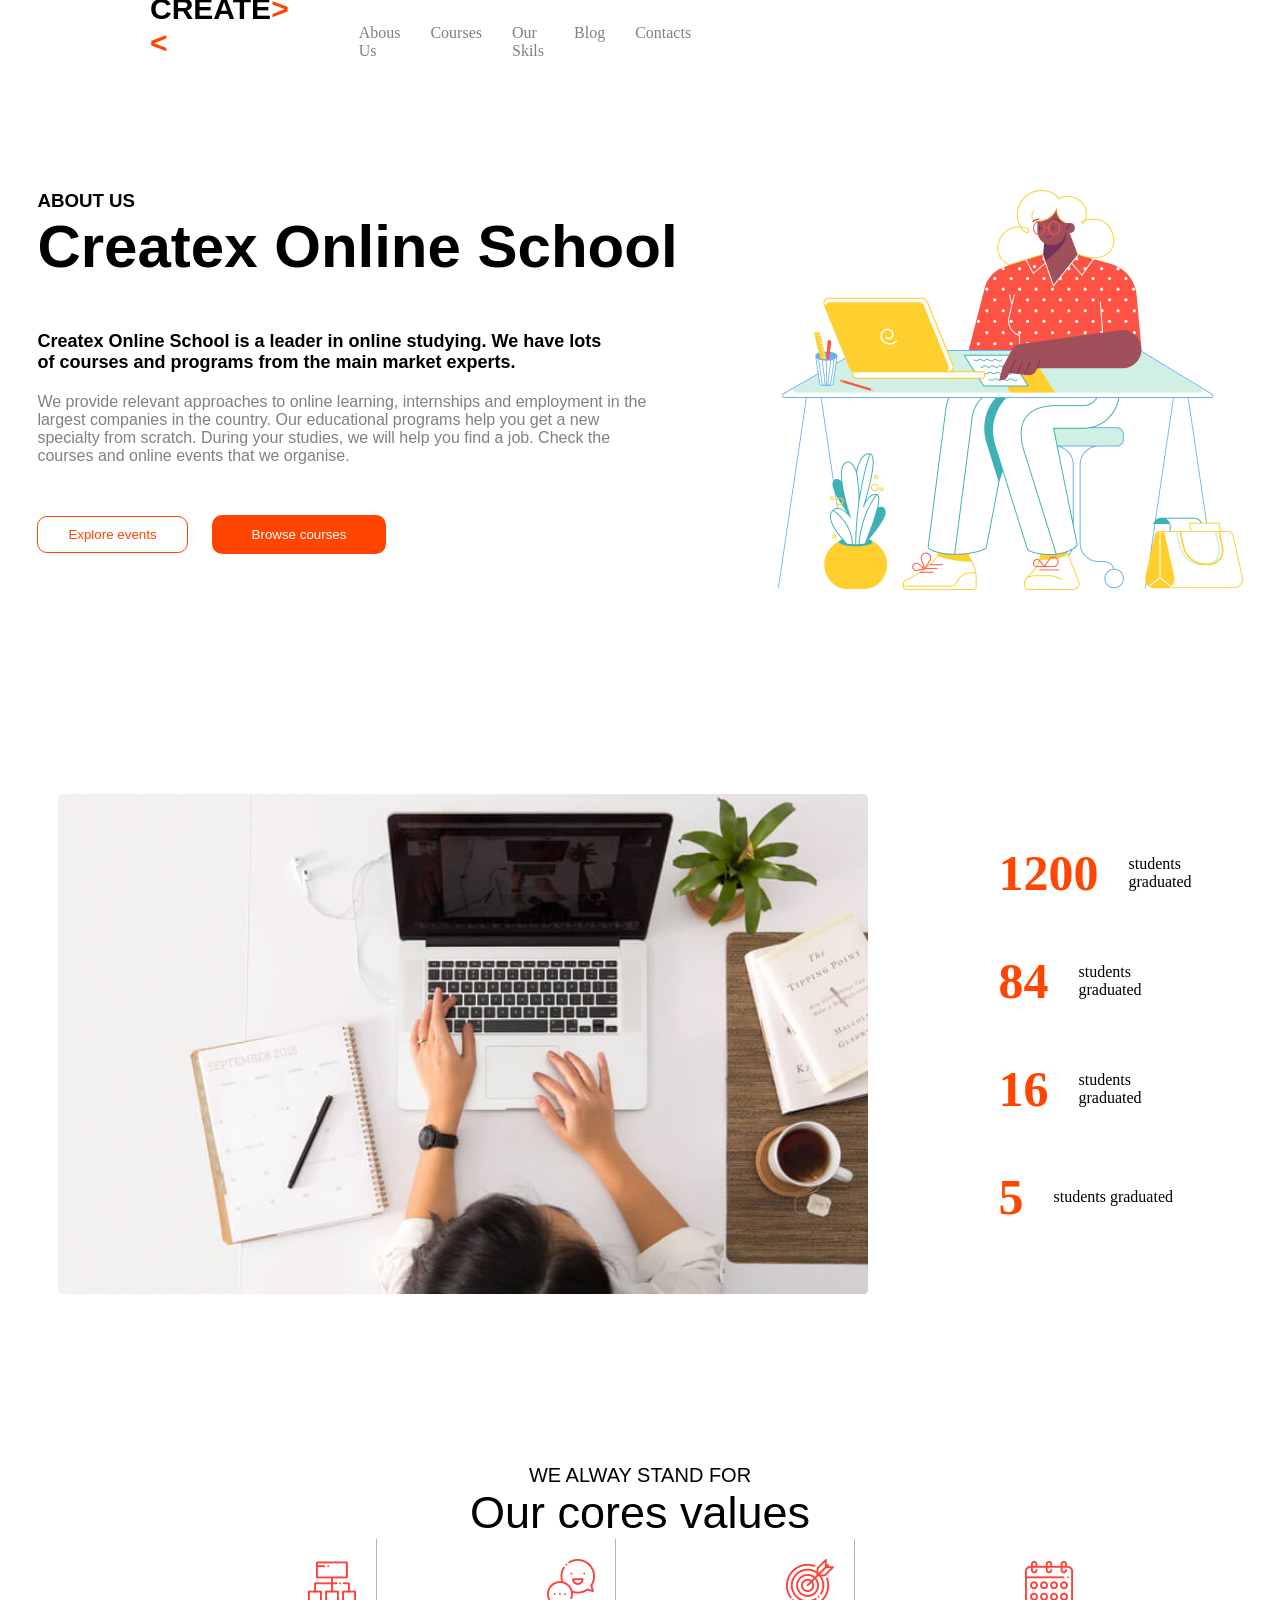
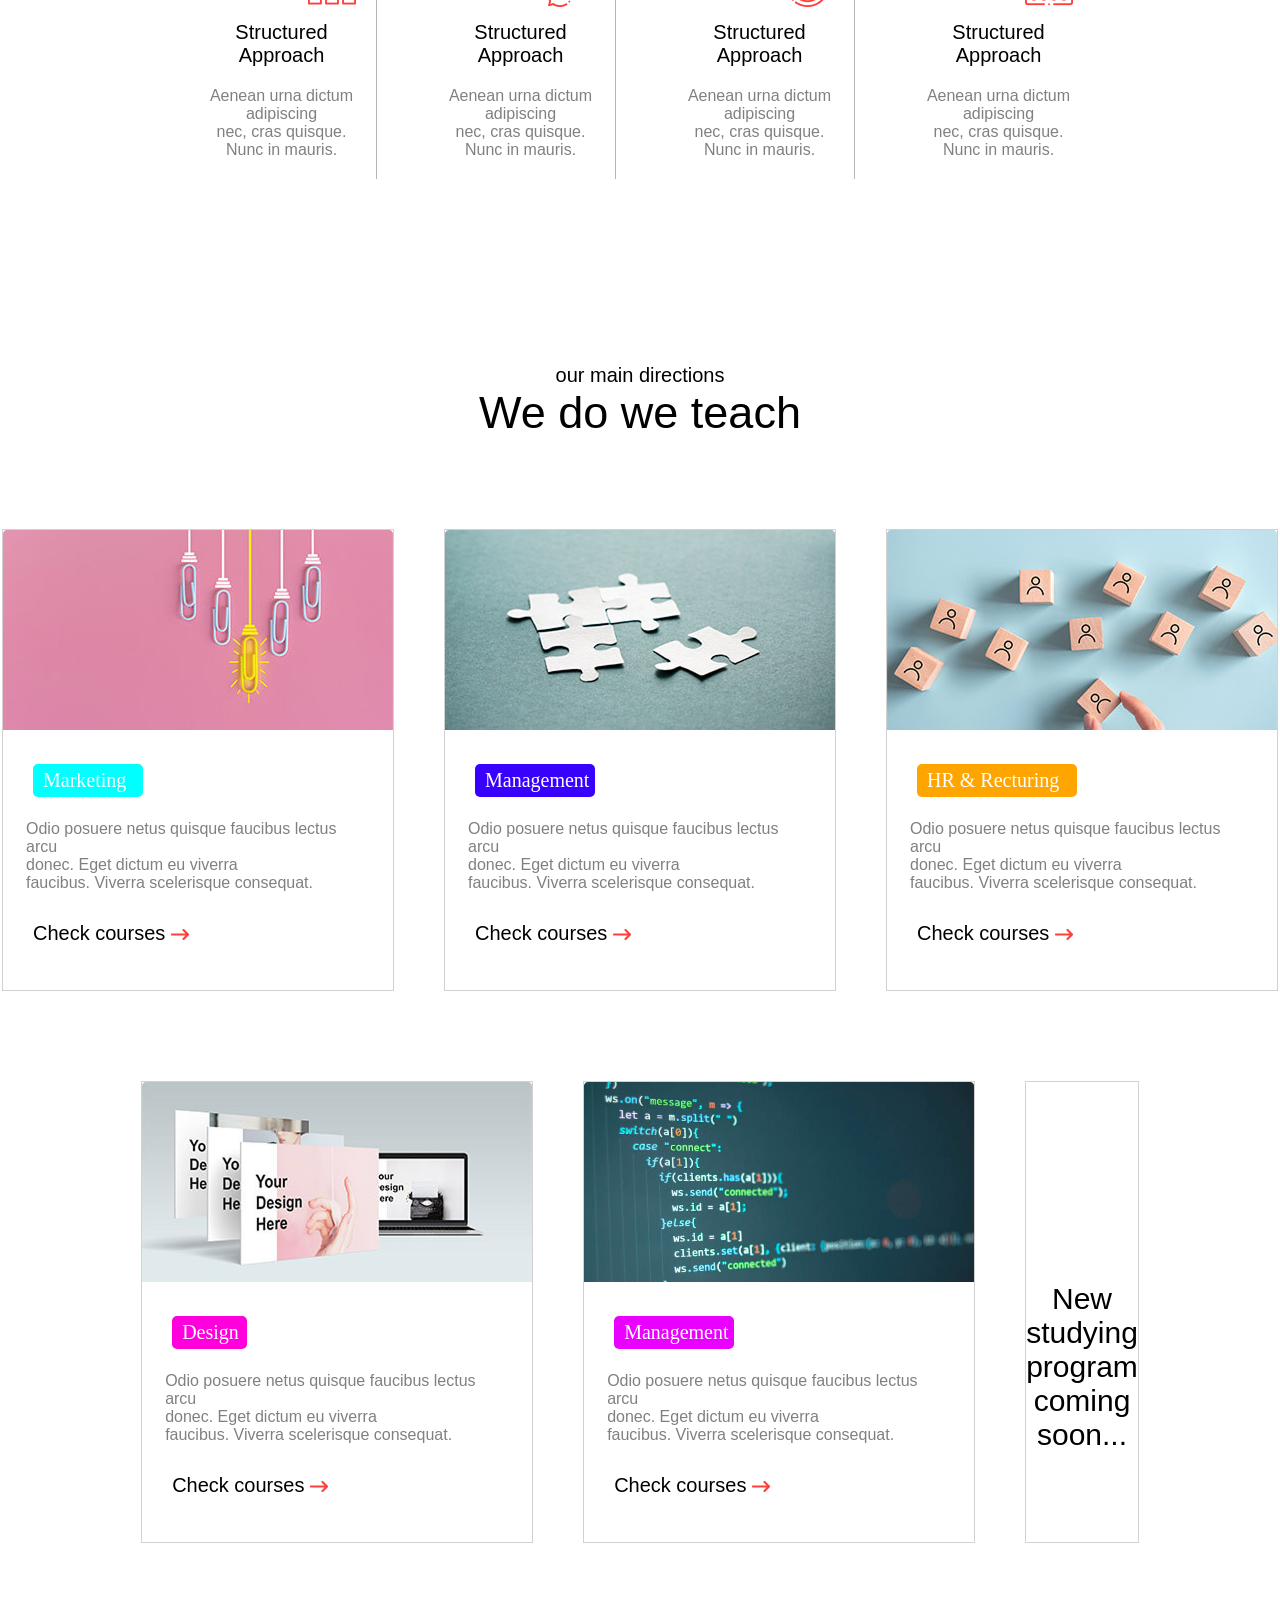
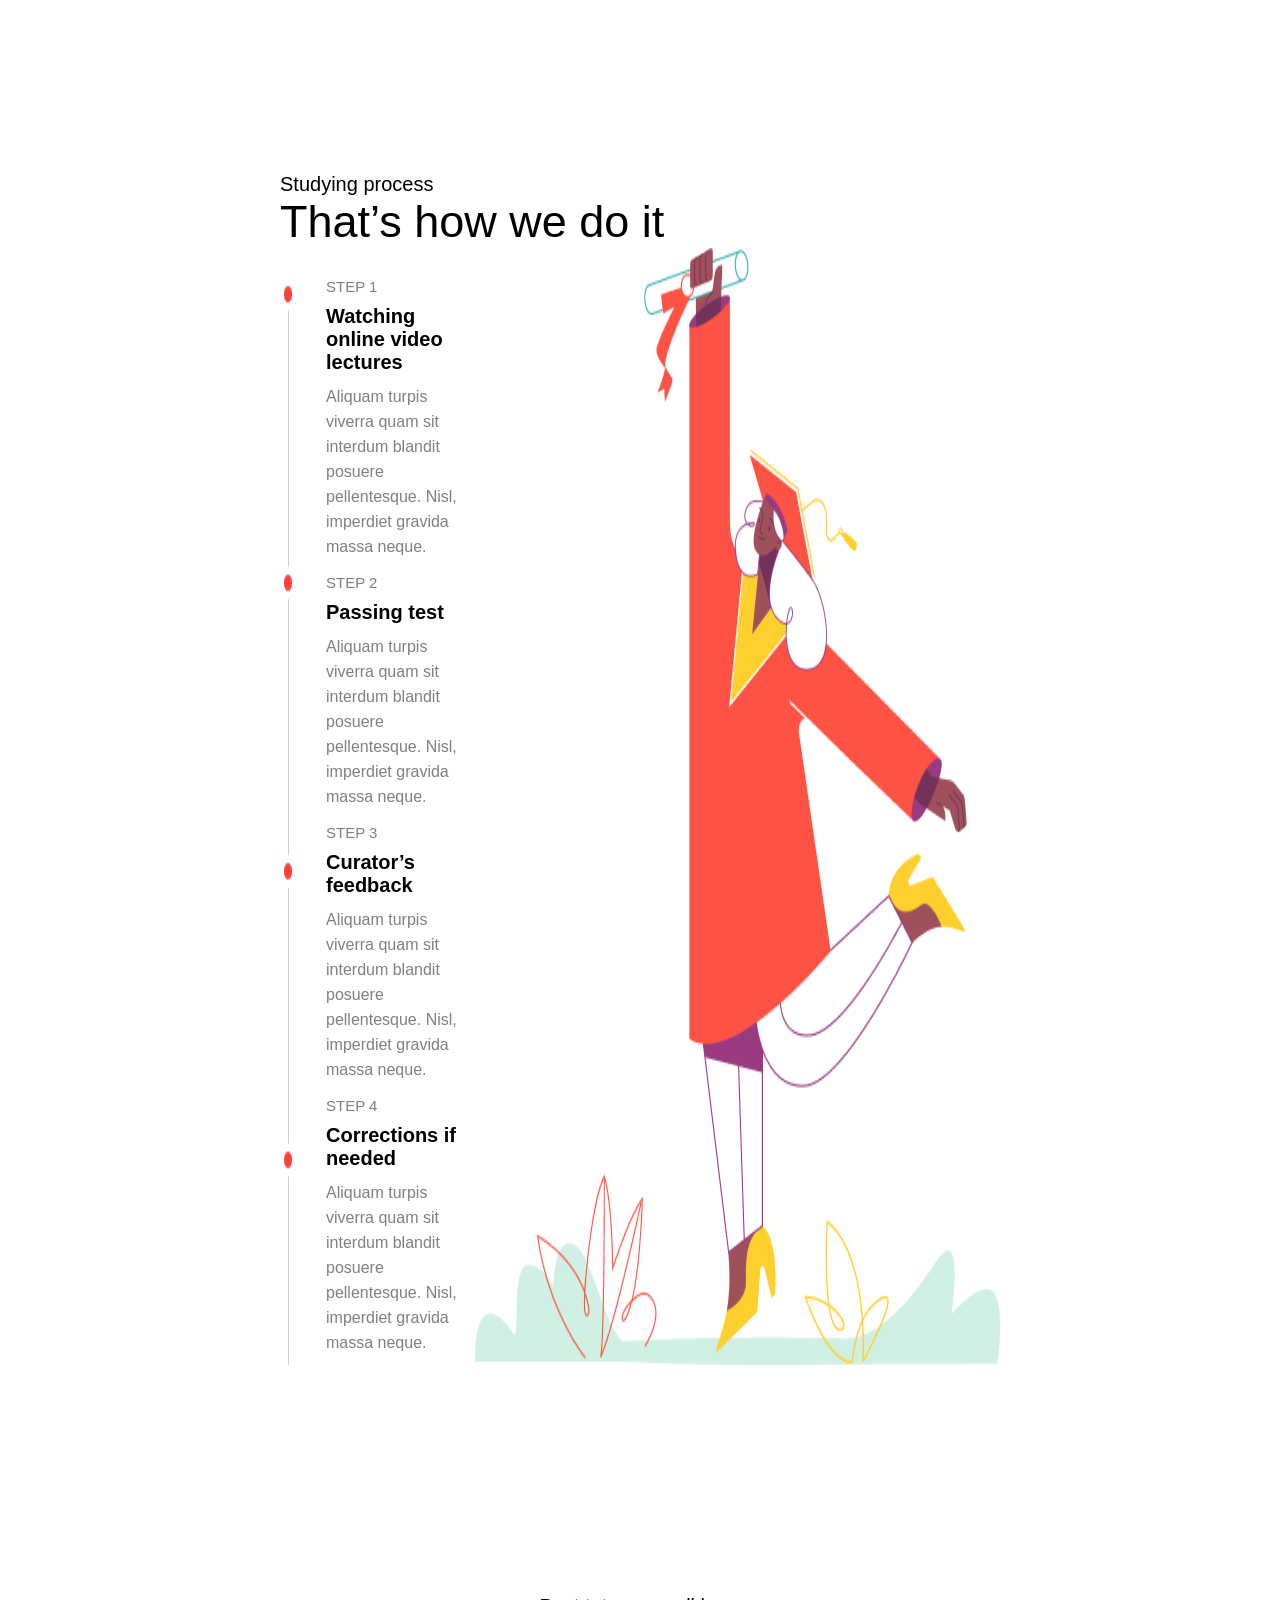
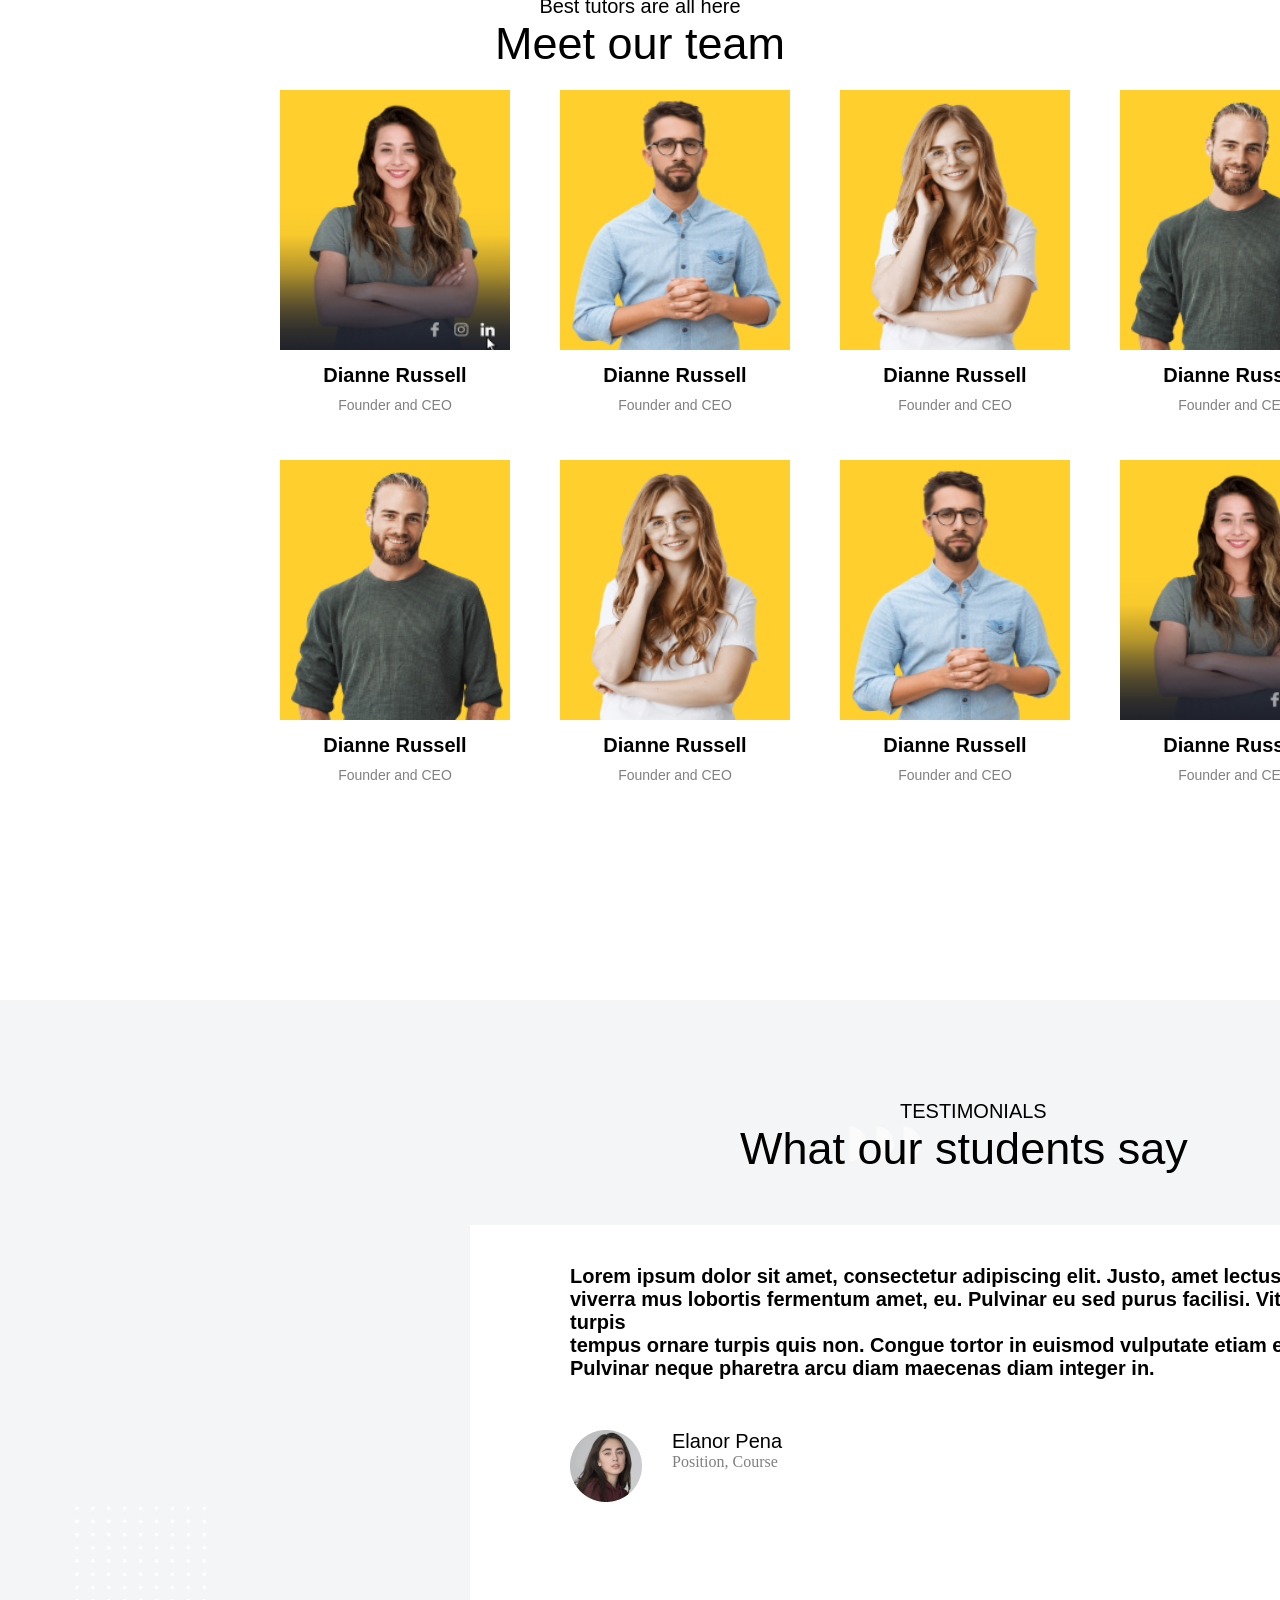
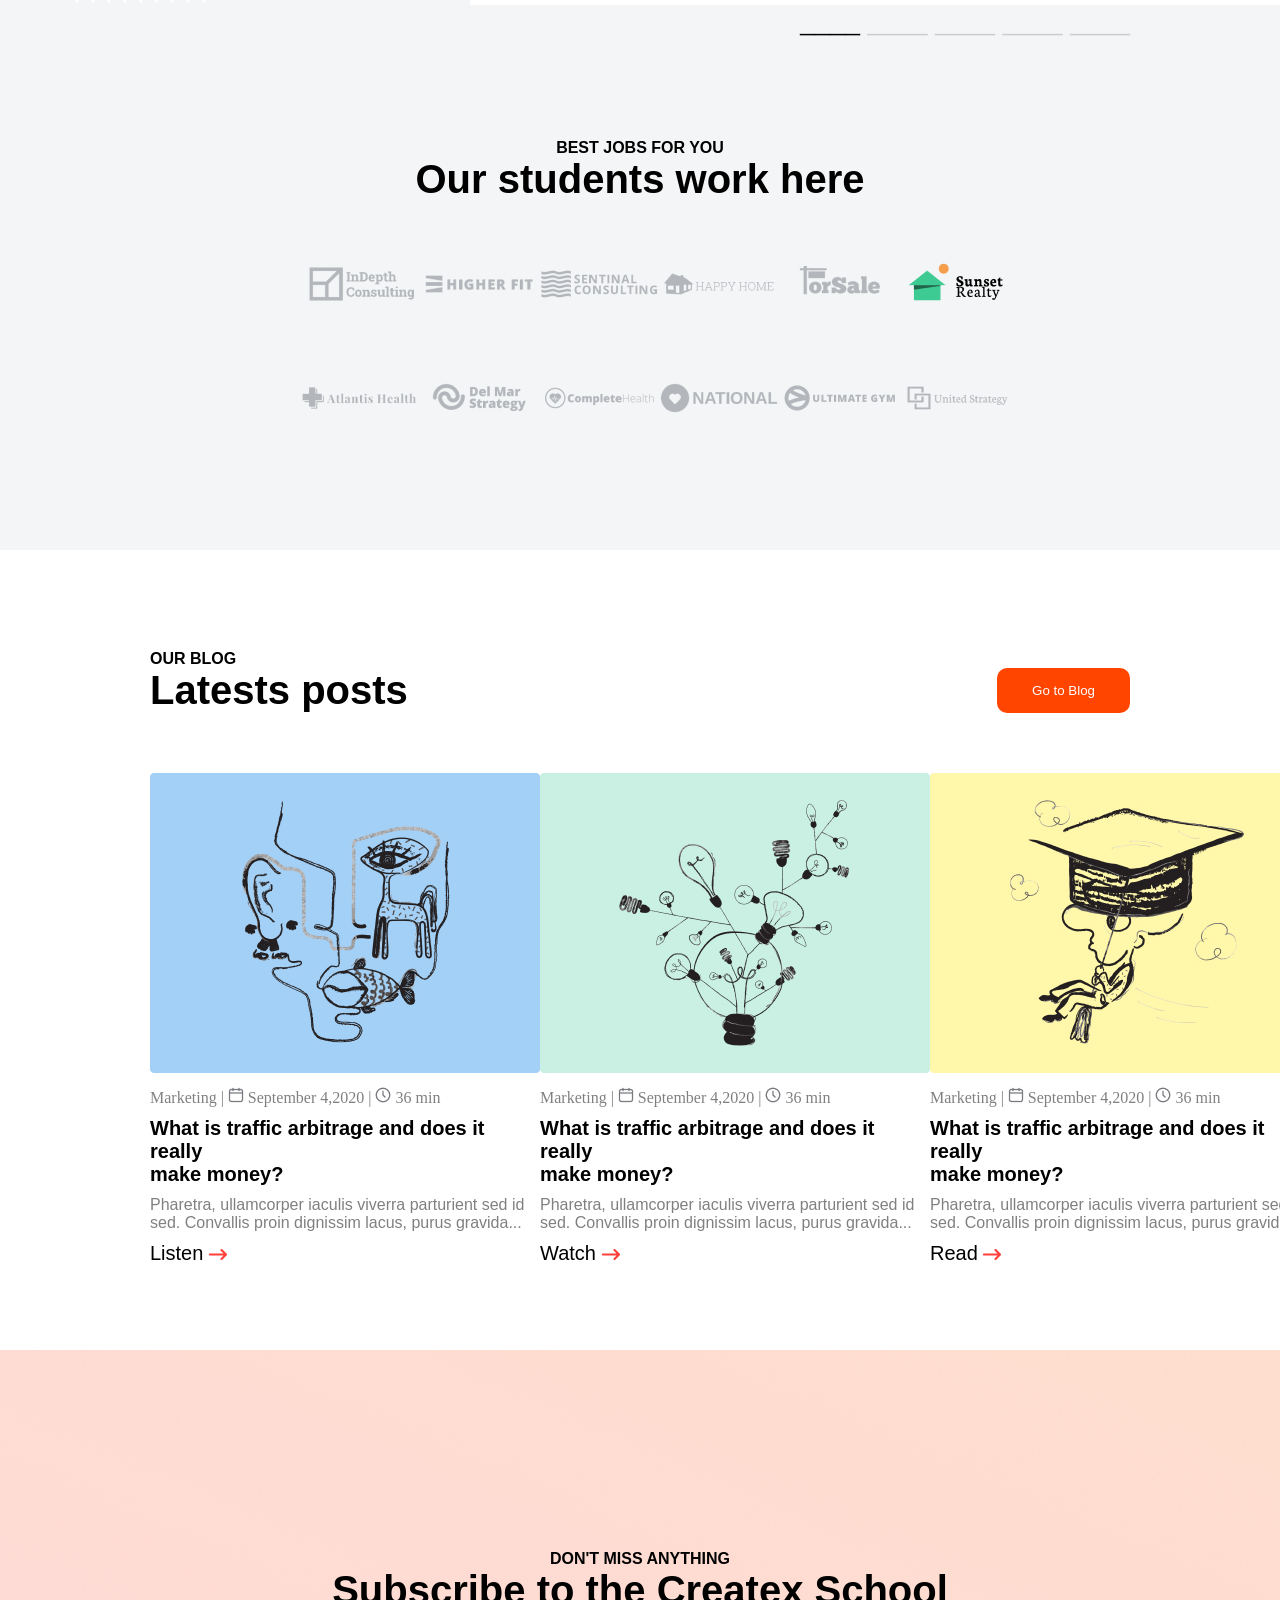
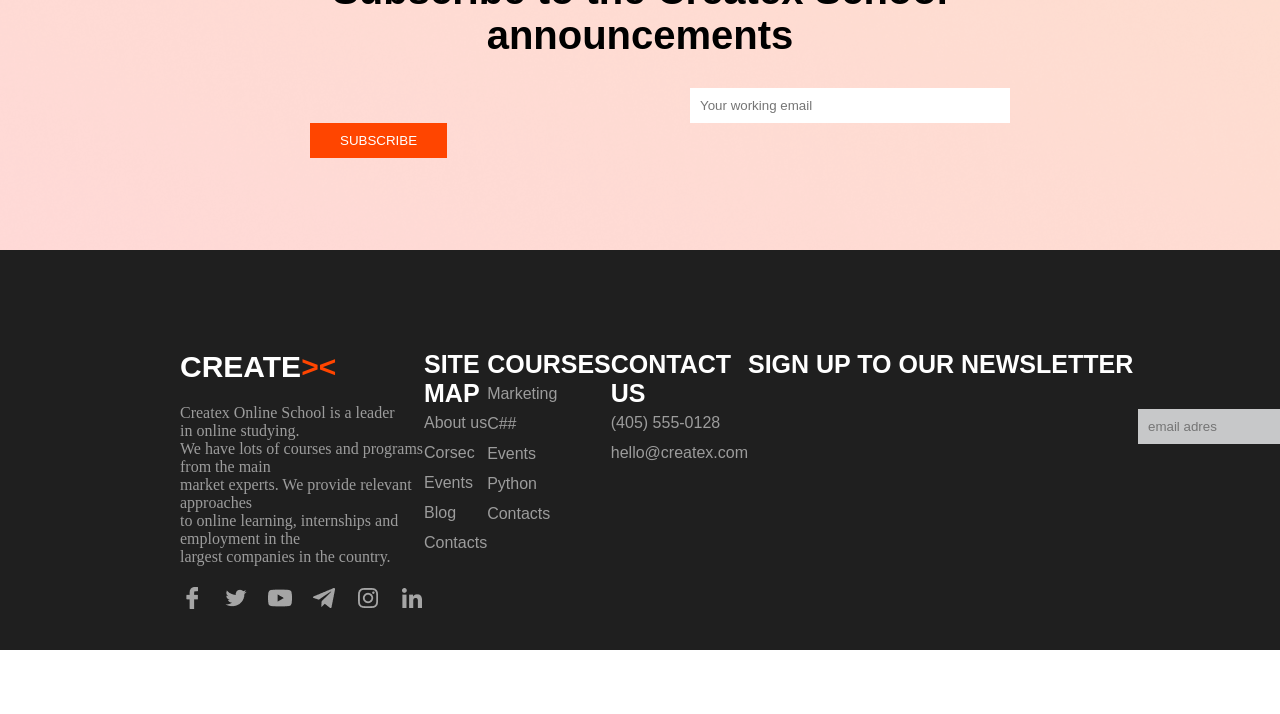
==== commit a9cfa79d: "twelwe section" ====
--- a/index.html
+++ b/index.html
@@ -348,6 +348,38 @@
      </div>
 
 
-     
+     <div class="conteiner9">
+      <div class="asist9">
+        <div class="flex17">
+            <div>
+               <p class="kalima888">CREATE<span class="srelka">><</span></p>
+               <p class="text30">Createx Online School is a leader in online studying. <br> We have lots of courses and programs from the main <br> market experts. We provide relevant approaches <br> to online learning, internships and employment in the <br> largest companies in the country. </p>
+              <img src="./socials.png" alt="">
+              </div>
+
+              <div>
+                <p class="text31">SITE MAP</p>
+                <p class="text32">About us <br> Corsec <br> Events <br> Blog <br> Contacts</p>
+              </div>
+
+               <div>
+                <p class="text31">COURSES</p>
+                <p class="text32">Marketing <br> C## <br> Events <br> Python <br> Contacts</p>
+              </div>
+
+               <div>
+                <p class="text31">CONTACT US</p>
+                <p class="text32">(405) 555-0128  <br> hello@createx.com </p>
+              </div>
+
+               <div>
+                <p class="text31">SIGN UP TO OUR NEWSLETTER</p>
+                <form>
+                  <input class="input" type="text" placeholder="email adres">
+                </form>
+              </div>
+        </div>
+      </div>
+     </div>
 </body>
 </html>
--- a/style.css
+++ b/style.css
@@ -504,3 +504,43 @@
     border: none;
     margin-left: 10px;
 }
+.conteiner9{
+    width: 100%;
+    height: 400px;
+    background-color: rgb(31, 31, 31);
+}
+.asist9{
+    padding: 100px 180px;
+}
+.kalima888{
+    font-size: 30px;
+    font-family: Verdana, Geneva, Tahoma, sans-serif;
+    font-weight: 600;
+    color: white;
+}
+.text30{
+    color: rgb(156, 156, 156);
+    margin: 20px 0px;
+}
+.text31{
+    font-family: 'Segoe UI', Tahoma, Geneva, Verdana, sans-serif;
+    color: white;
+    font-size: 25px;
+    font-weight: 600;
+}
+.flex17{
+    display: flex;
+    justify-content: space-around;
+}
+.text32{
+    line-height: 30px;
+    color: rgb(156, 156, 156);
+    font-family: 'Segoe UI', Tahoma, Geneva, Verdana, sans-serif;
+}
+.input{
+    width: 300px;
+    padding: 10px 10px;
+    border: none;
+    background-color: rgb(199, 200, 201);
+    font-family: 'Segoe UI', Tahoma, Geneva, Verdana, sans-serif;
+}
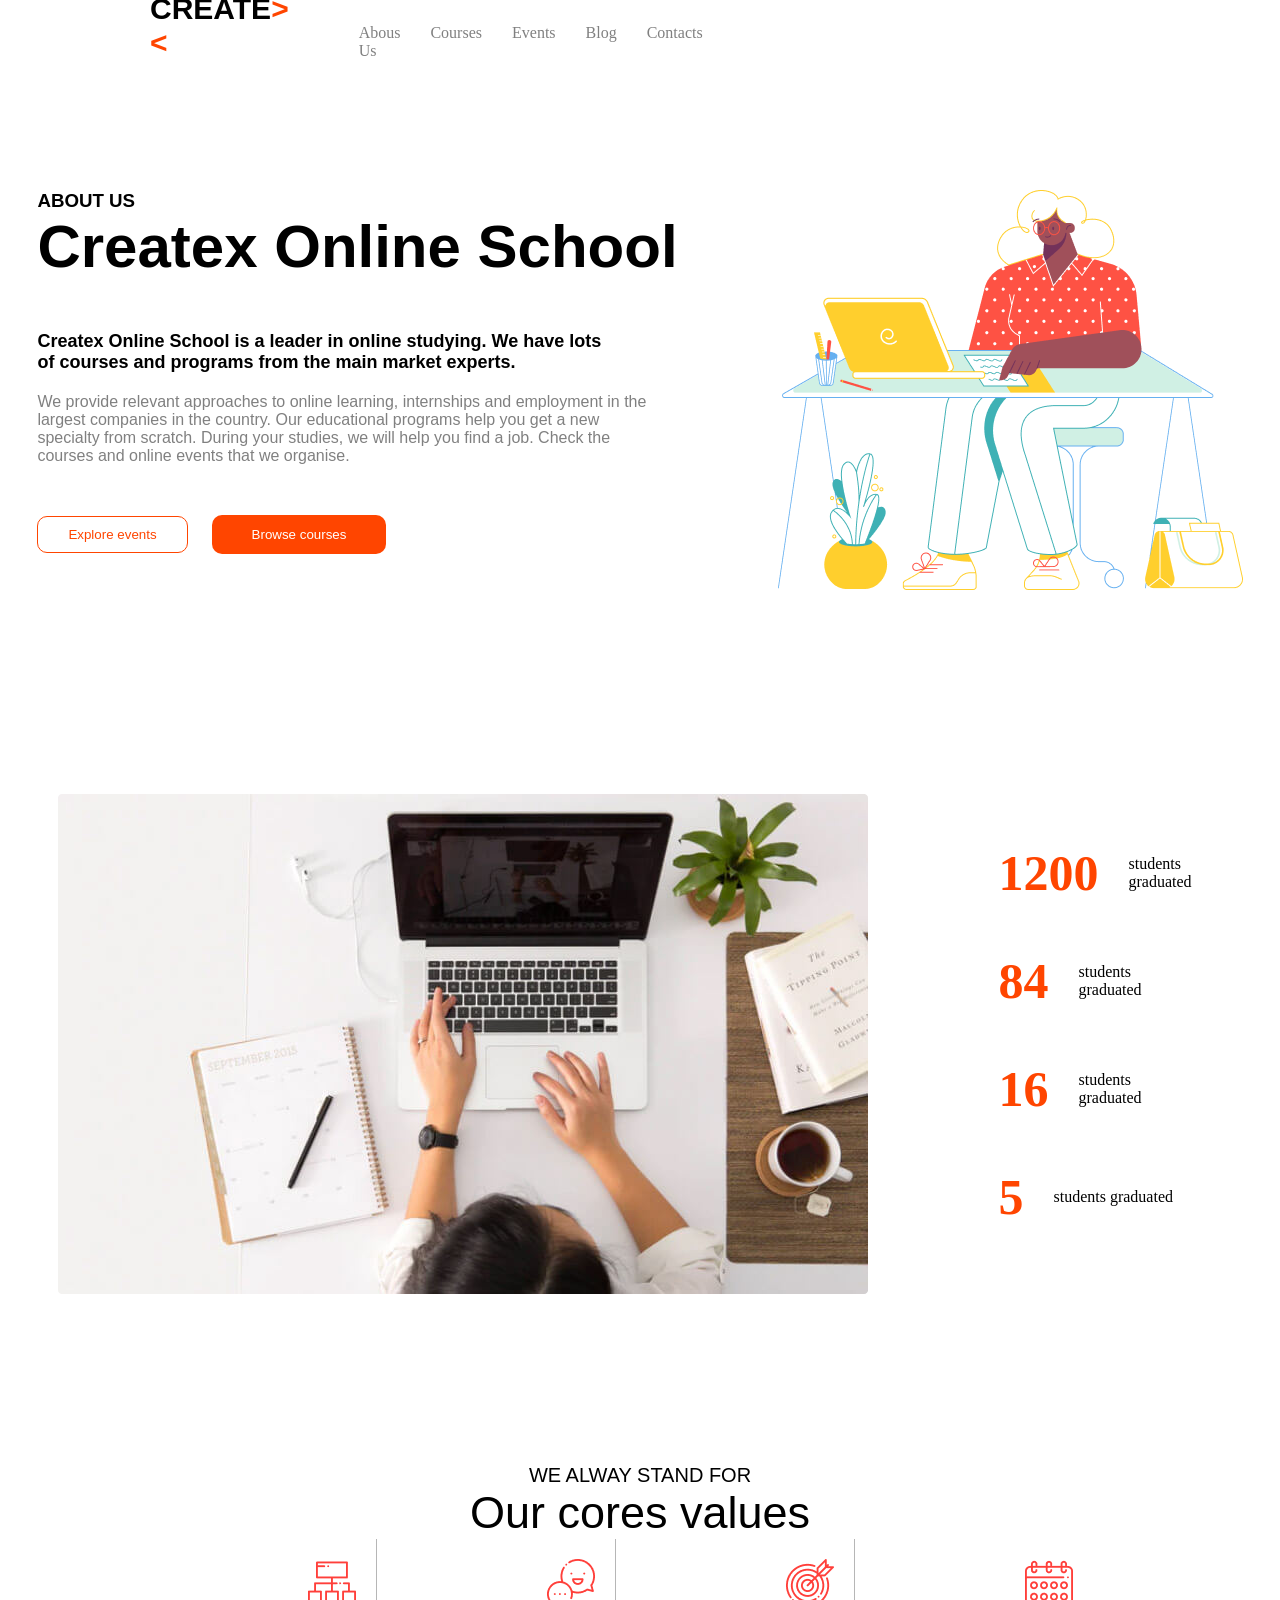
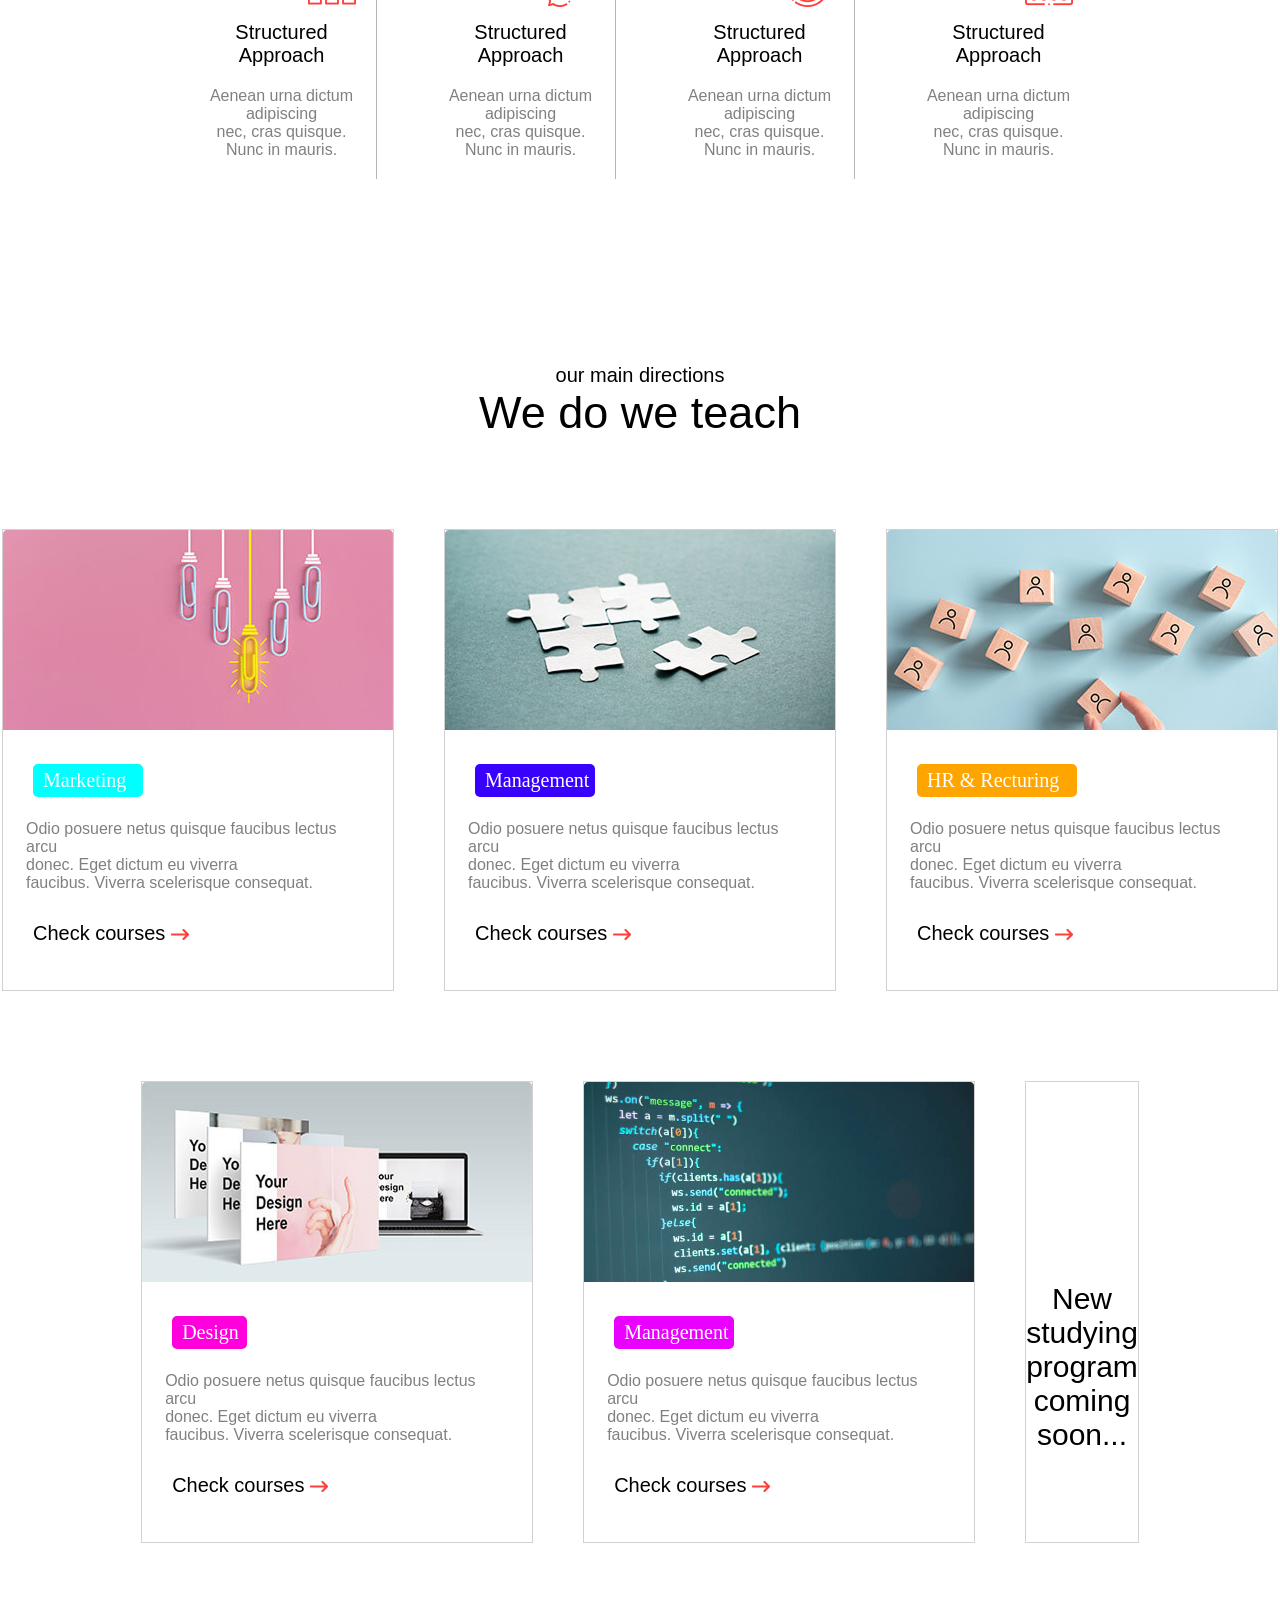
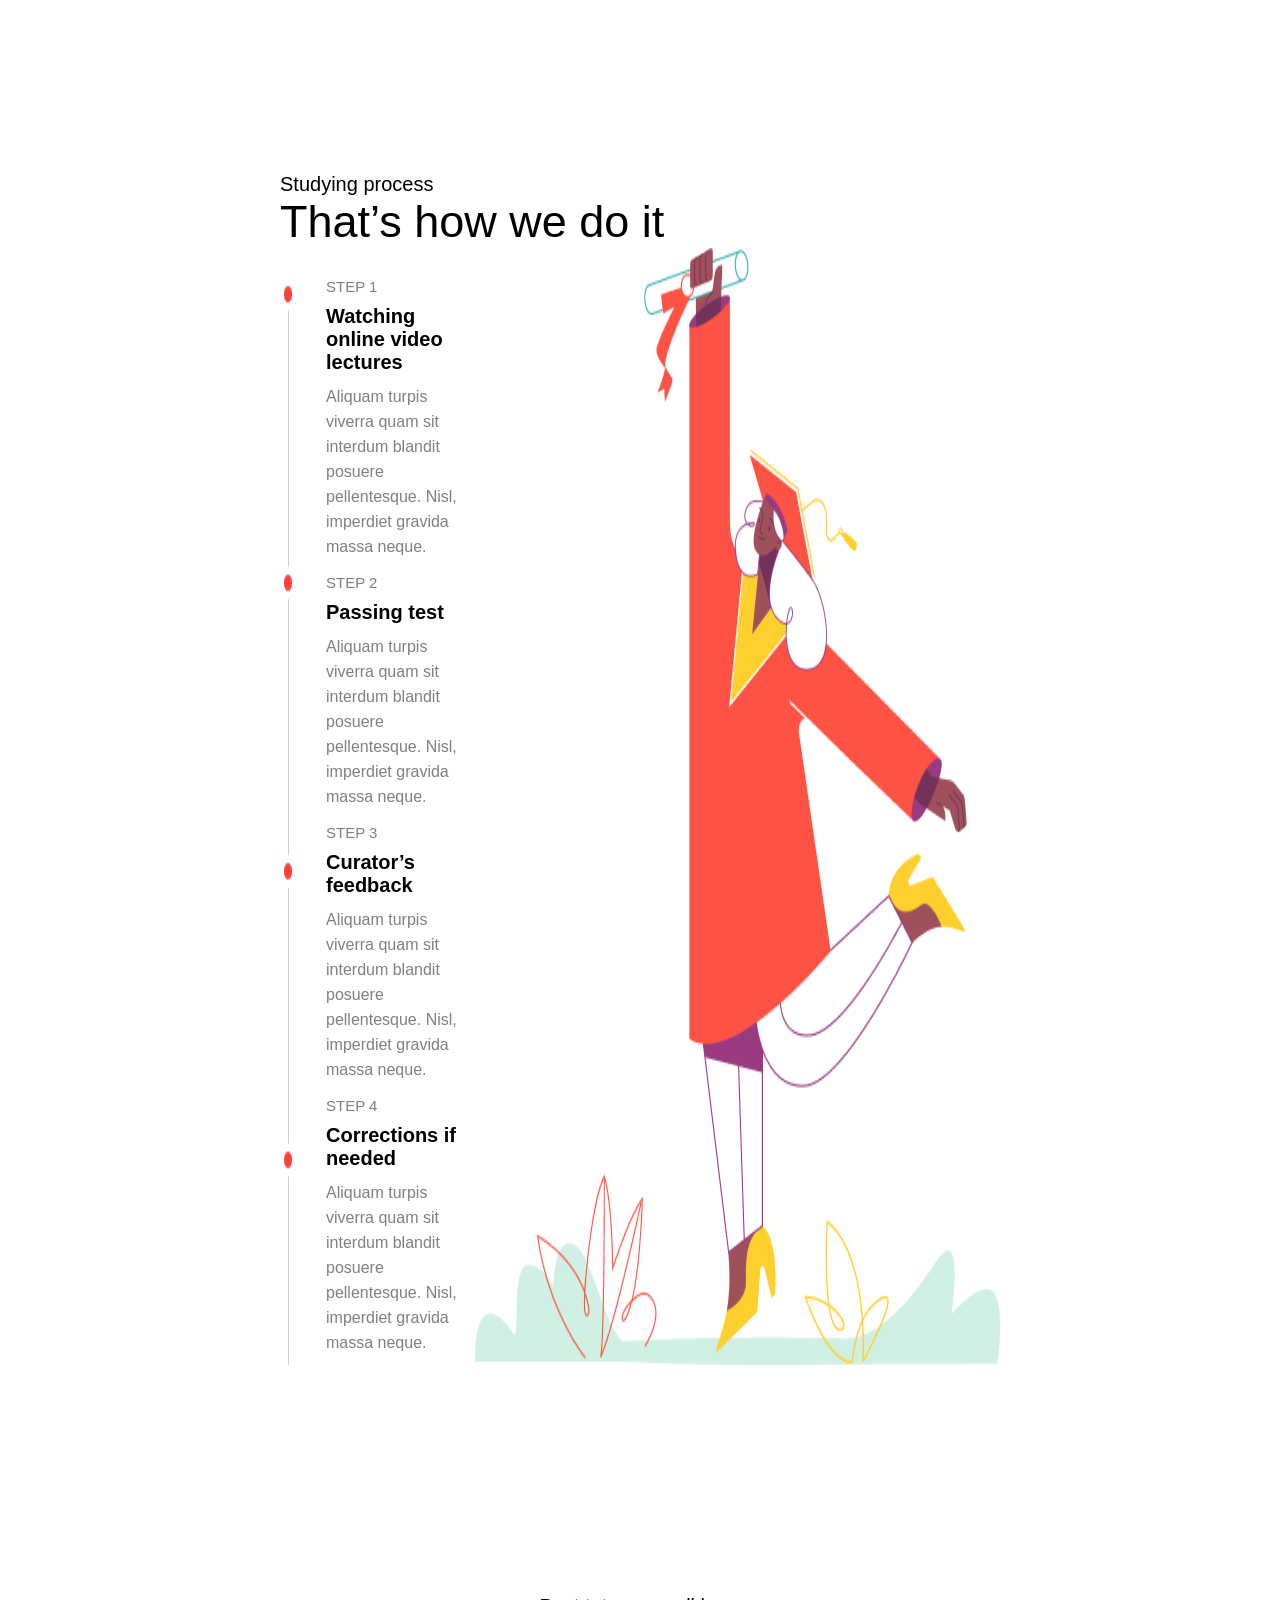
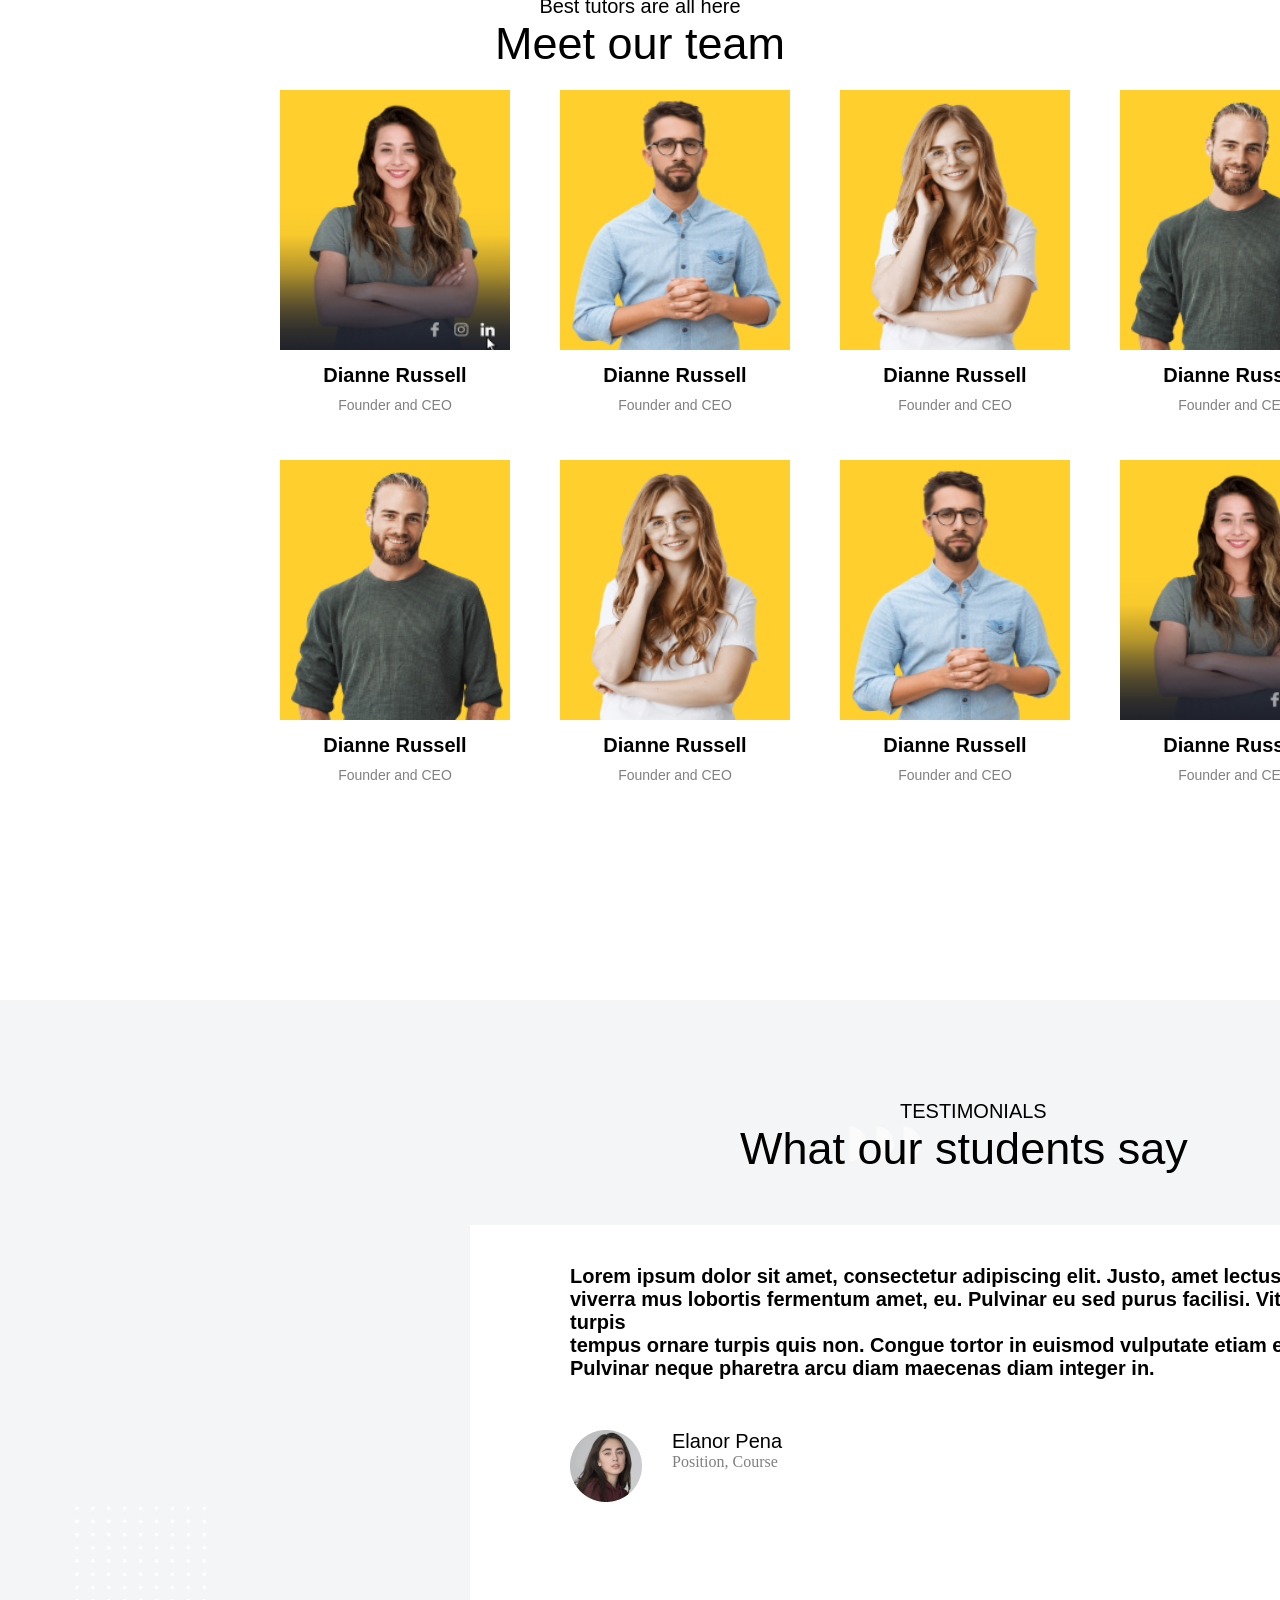
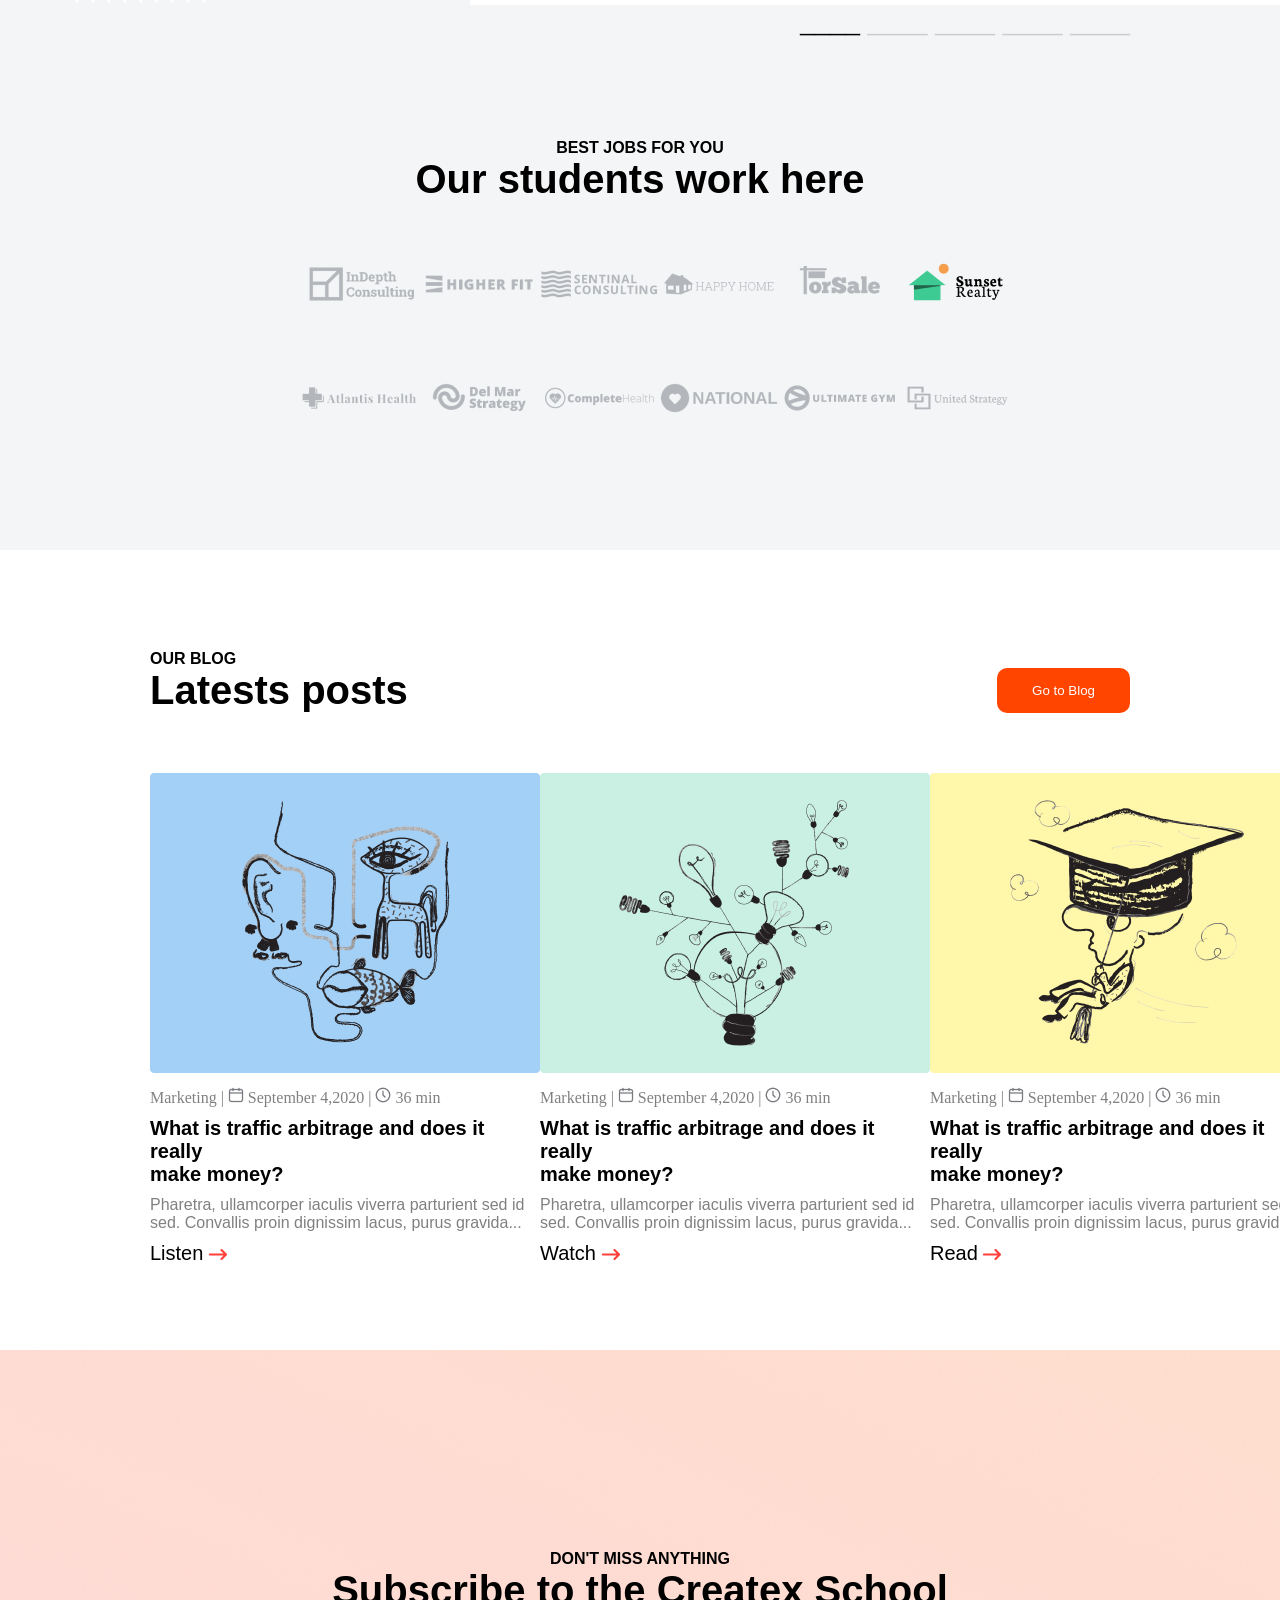
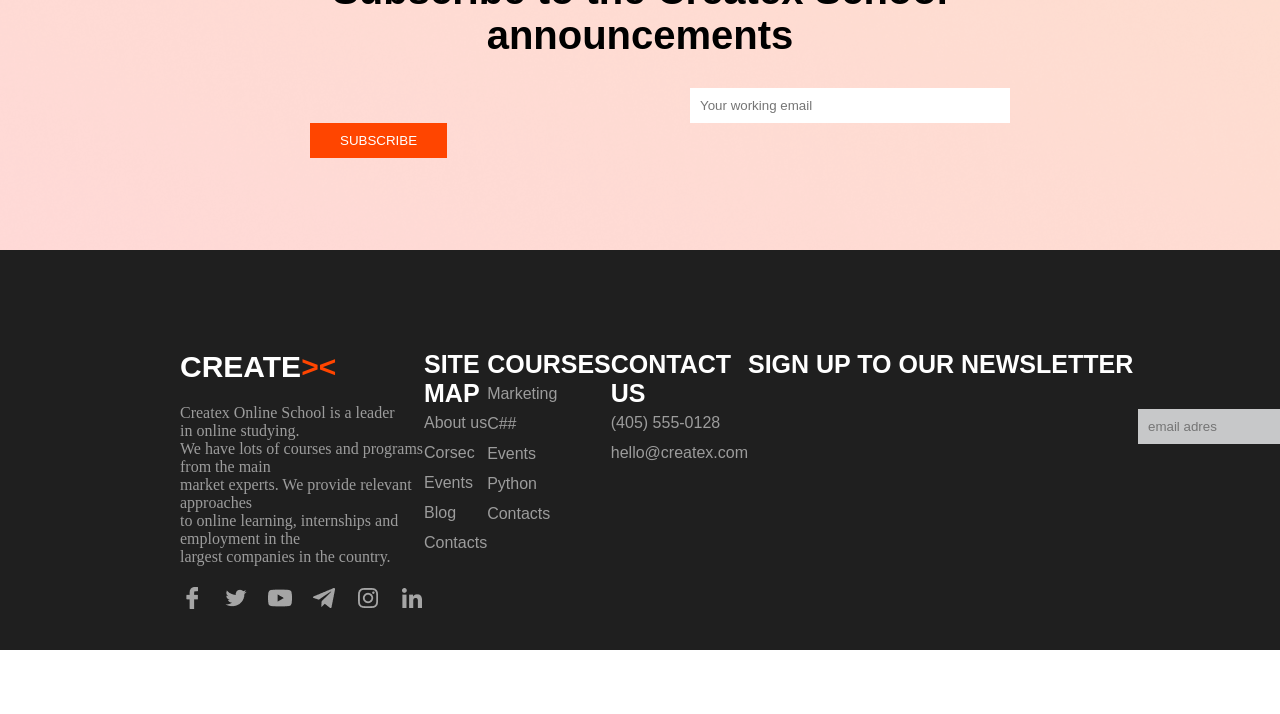
==== commit a84a5c29: "ul li va a-ro ivaz kardam" ====
--- a/index.html
+++ b/index.html
@@ -12,8 +12,8 @@
         <p class="kalima1">CREATE<span class="srelka">><</span></p>
         <ul>
           <li><a href="">Abous Us</a></li>
-          <li><a href="">Courses</a></li>
-          <li><a href="./skills.html">Our Skils</a></li>
+          <li><a href="./page2.html">Courses</a></li>
+          <li><a href="./page3.html">Events</a></li>
           <li><a href="">Blog</a></li>
           <li><a href="">Contacts</a></li>
         </ul>
